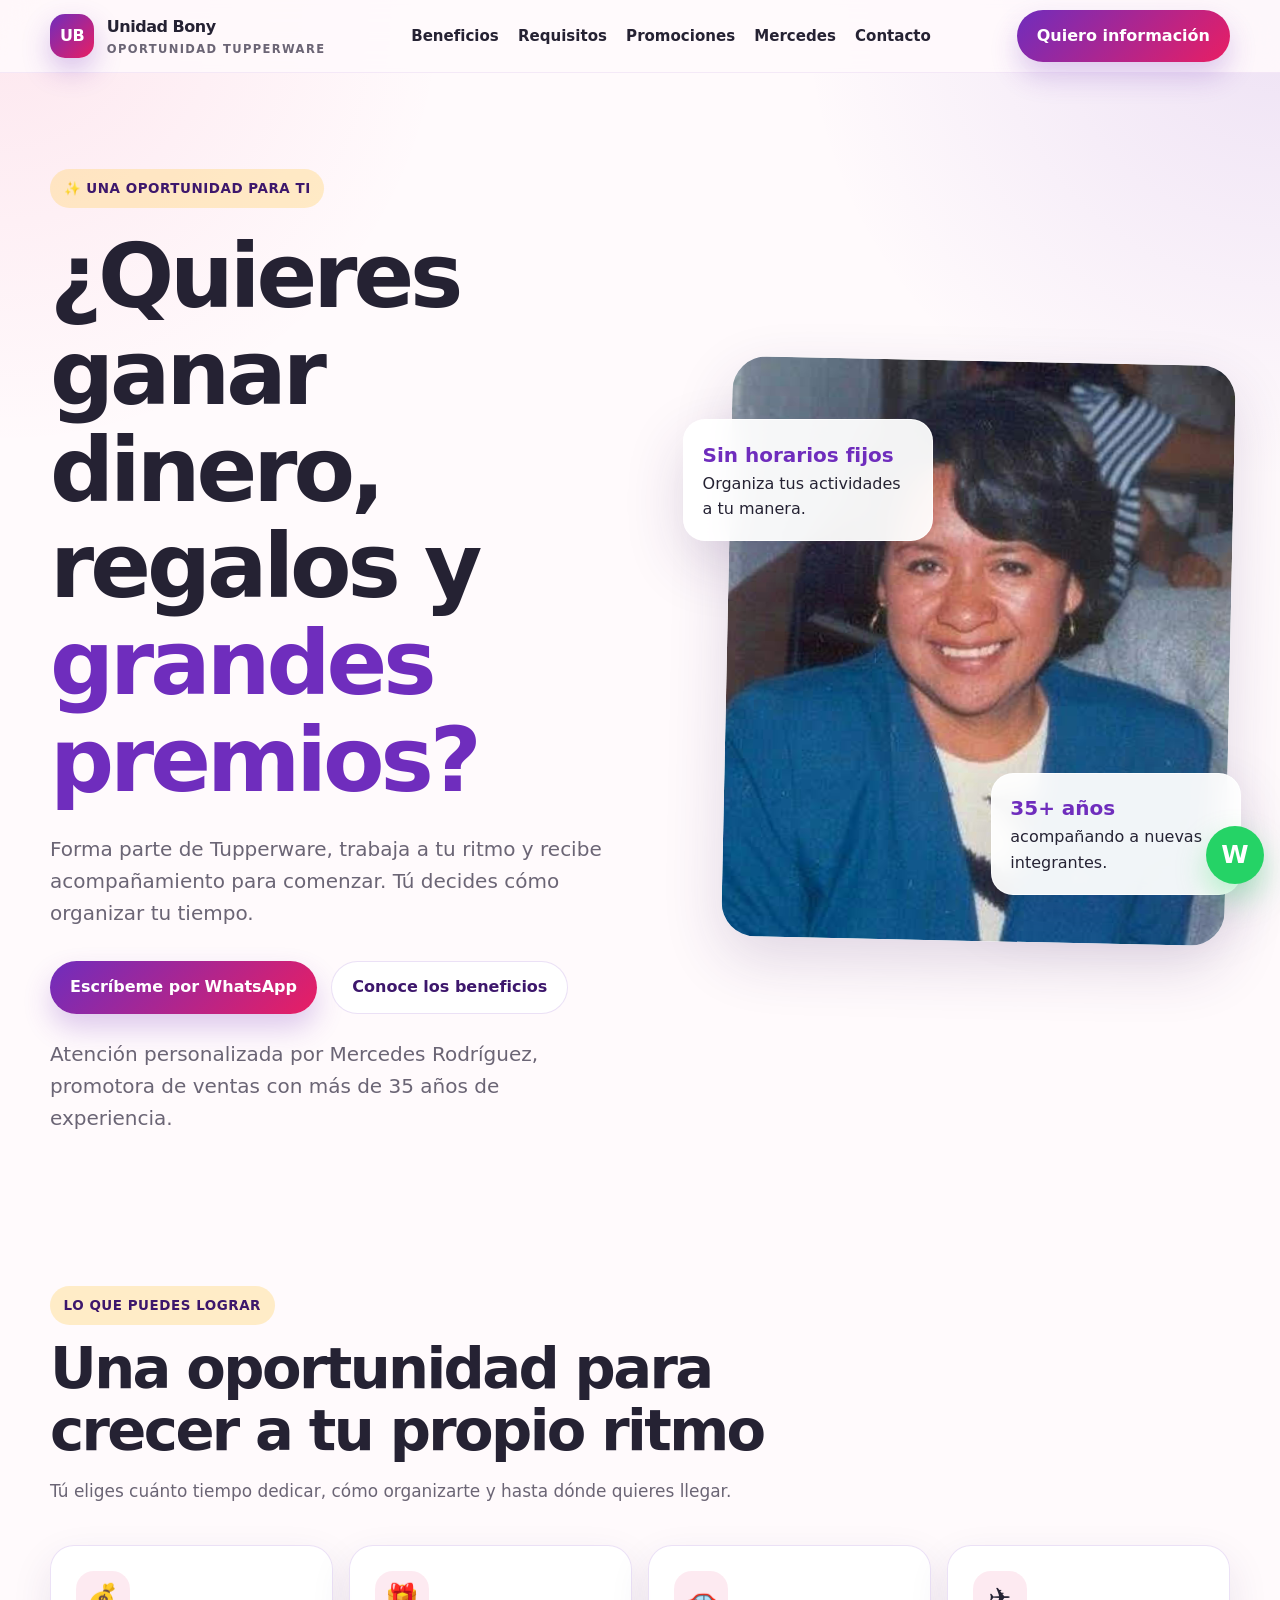
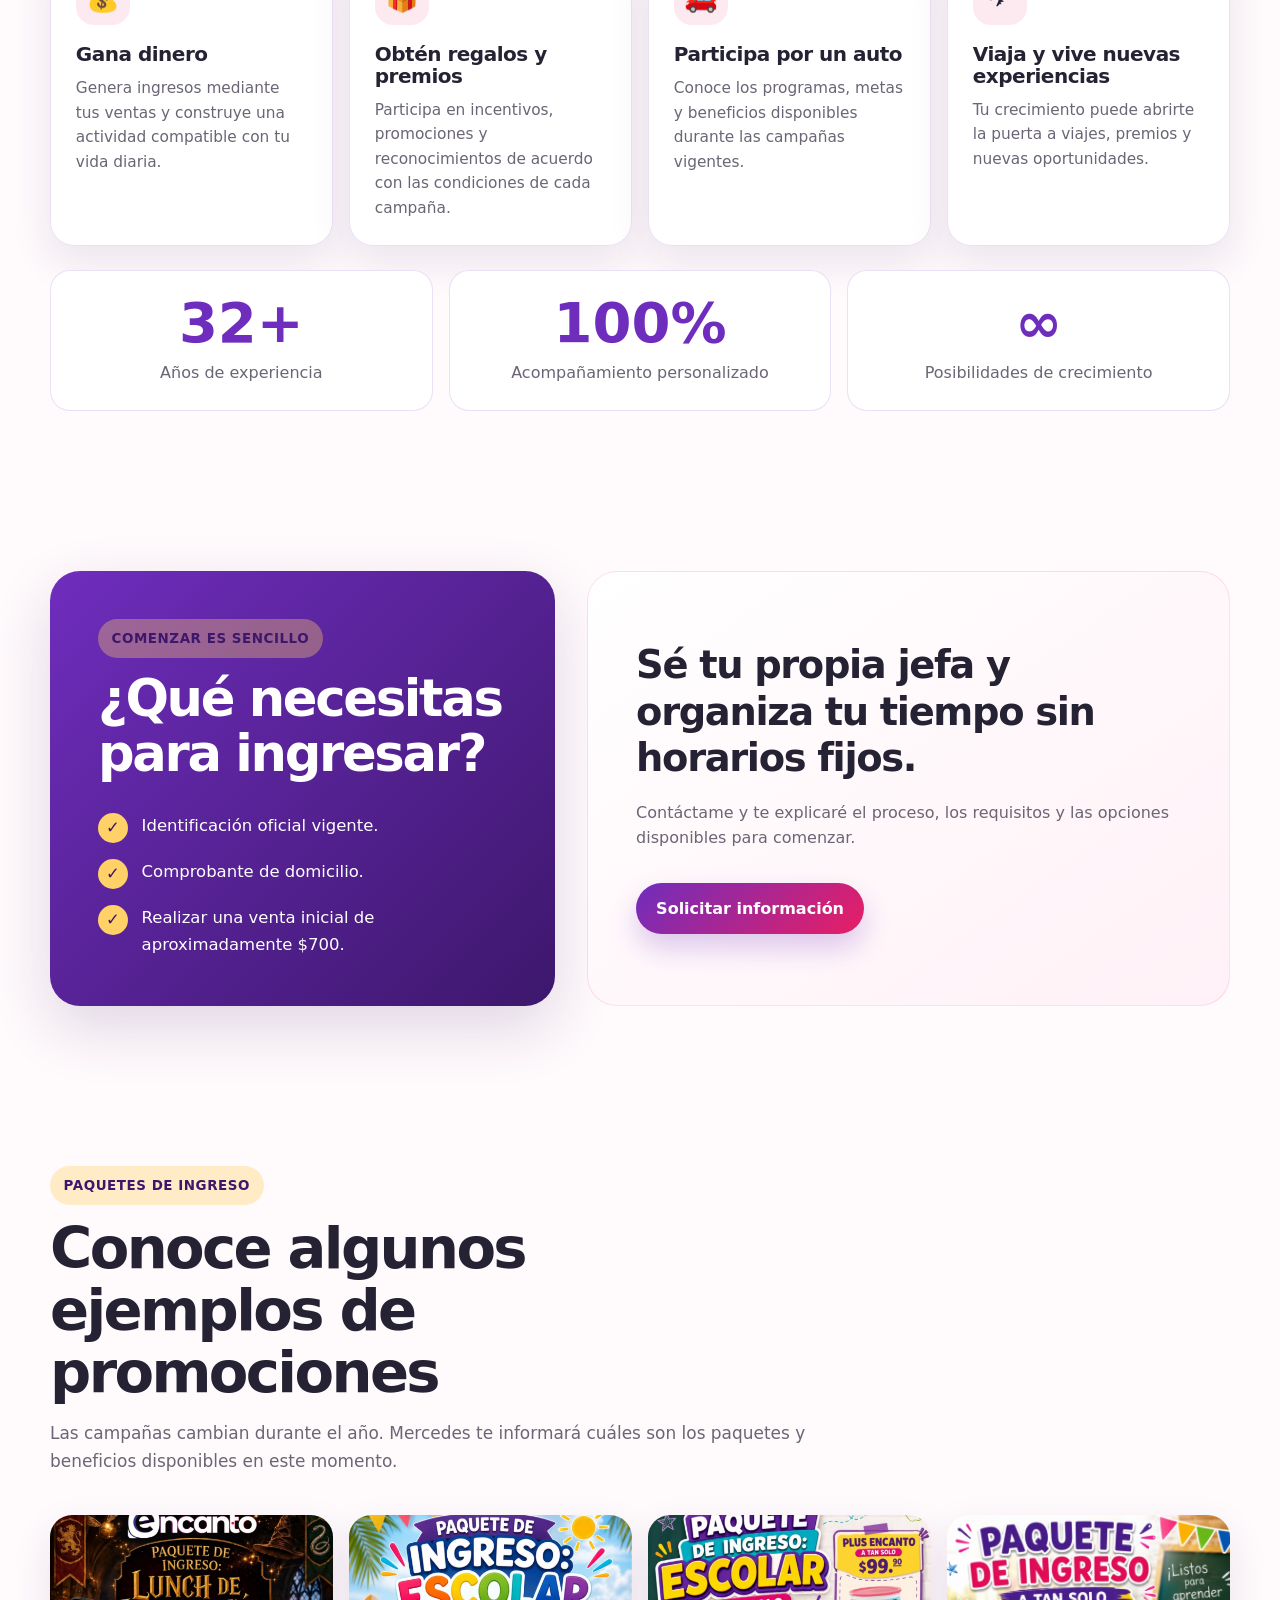
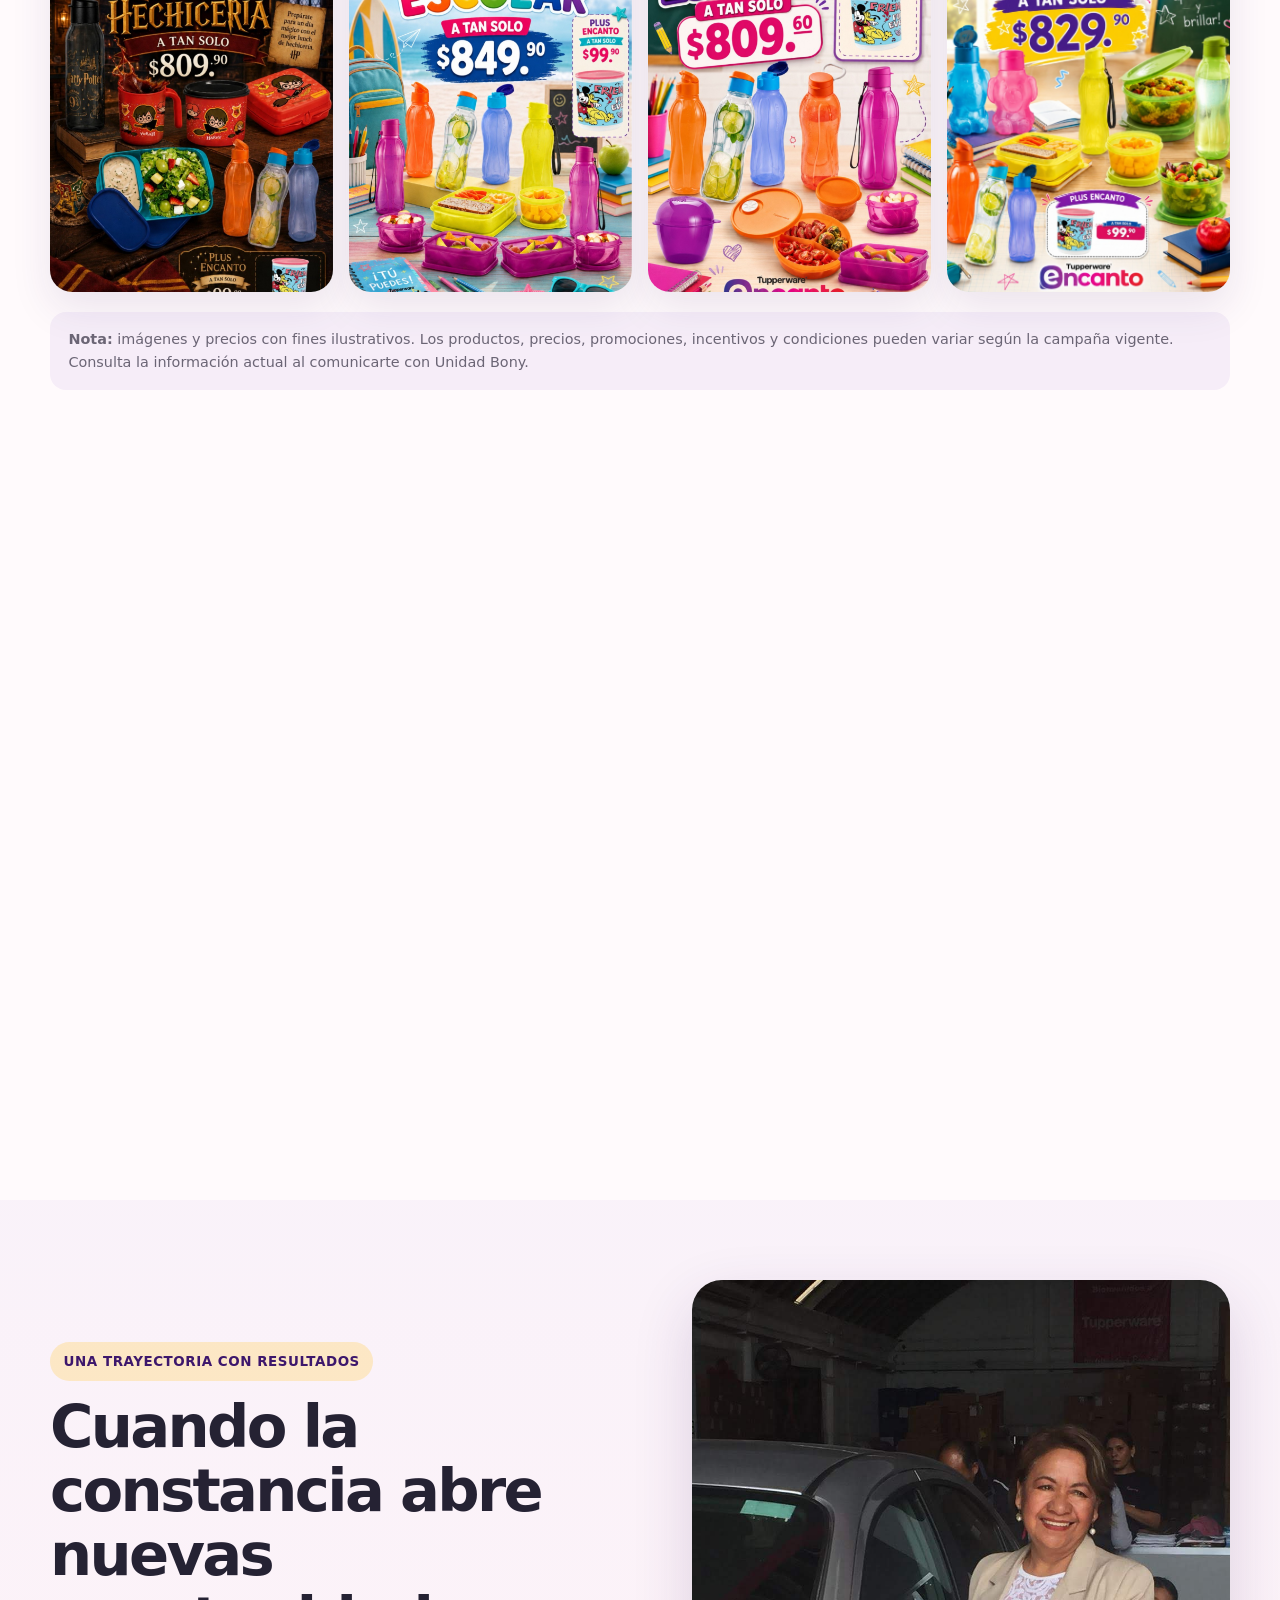
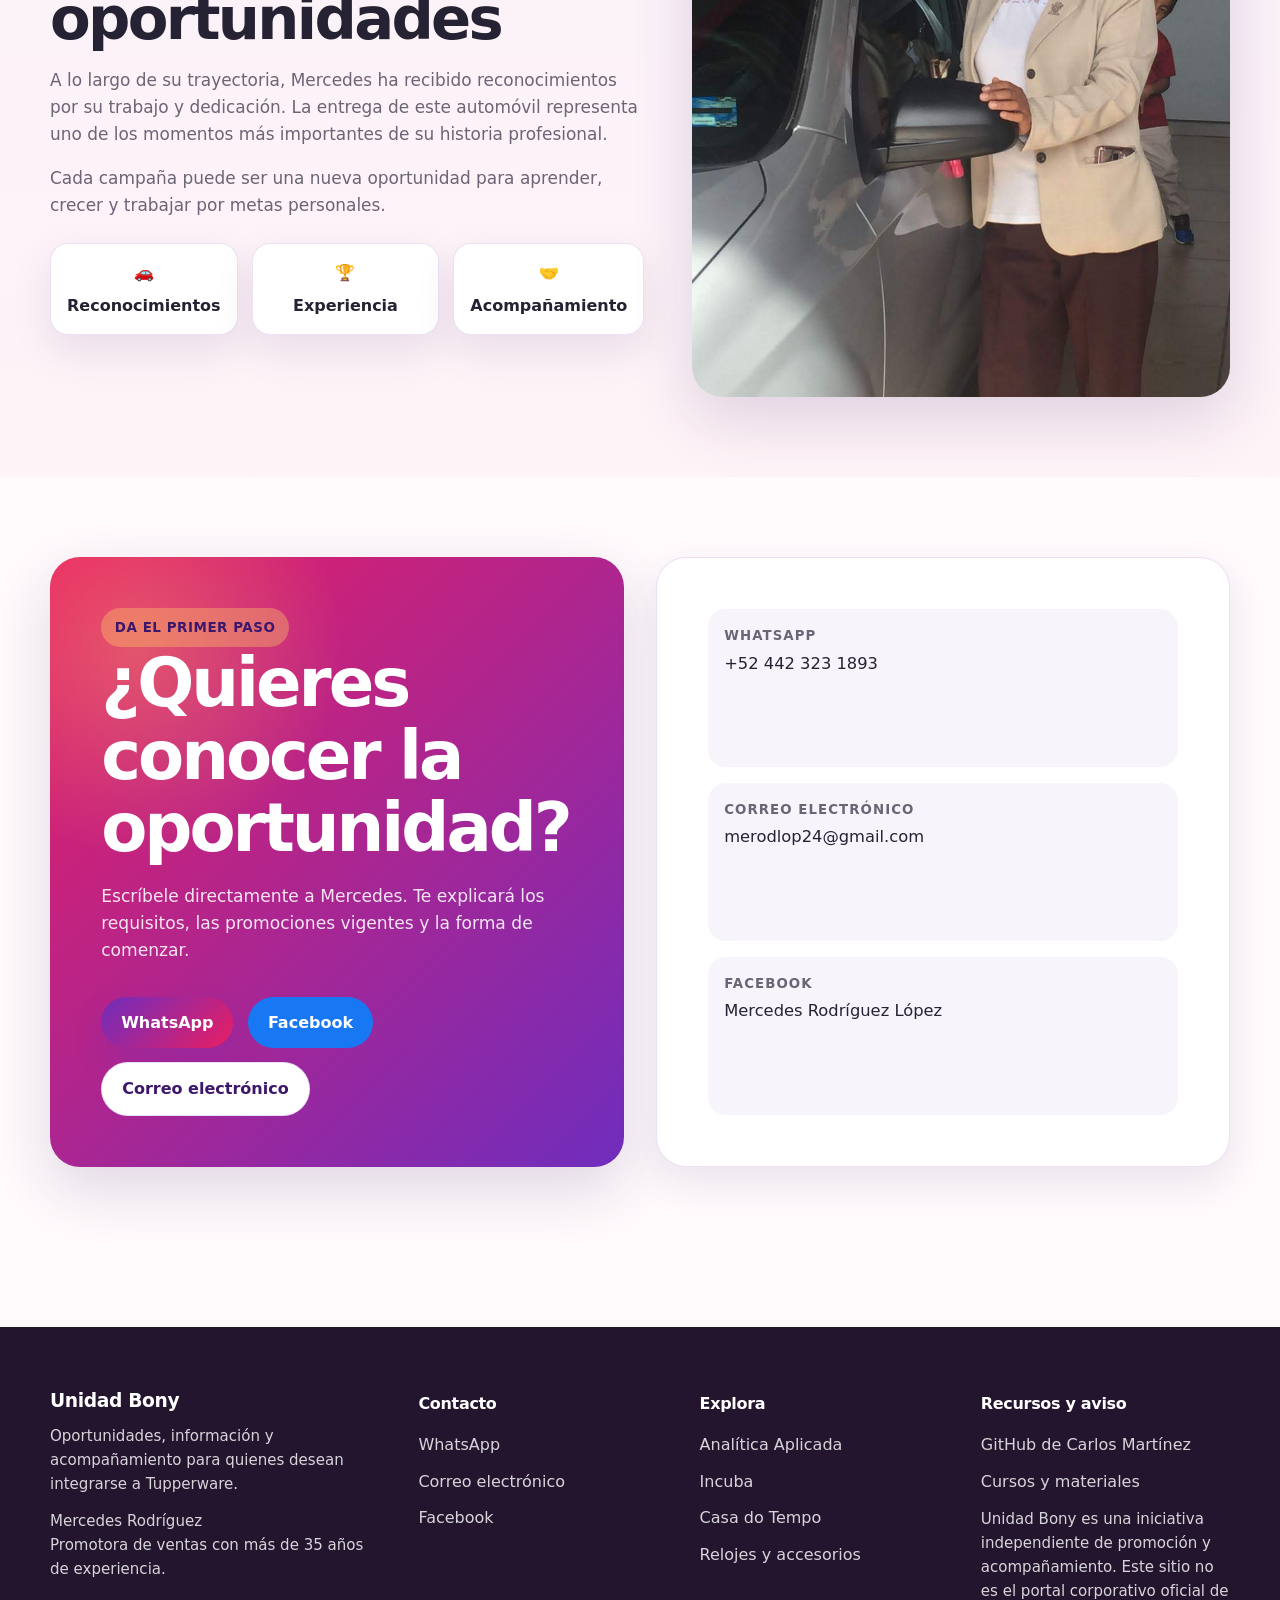
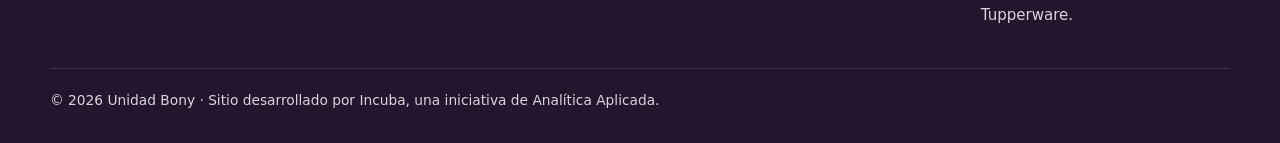
==== unidadbony/index.html @ 9612f84f "foto5" ====
<!DOCTYPE html>
<html lang="es">
<head>
  <meta charset="UTF-8" />
  <meta name="viewport" content="width=device-width, initial-scale=1.0" />

  <title>Unidad Bony | Oportunidad Tupperware con Mercedes Rodríguez</title>

  <meta
    name="description"
    content="Conoce la oportunidad de integrarte a Tupperware con Unidad Bony y el acompañamiento de Mercedes Rodríguez, promotora de ventas con más de 35 años de experiencia."
  />

  <meta name="theme-color" content="#6f2dbd" />

  <meta property="og:title" content="Unidad Bony | Oportunidad Tupperware" />
  <meta
    property="og:description"
    content="Gana dinero, premios y nuevas oportunidades con el acompañamiento de Mercedes Rodríguez."
  />
  <meta property="og:type" content="website" />

  <style>
    :root {
      --morado: #6f2dbd;
      --morado-oscuro: #3d176c;
      --rosa: #e91e63;
      --rosa-claro: #fff0f6;
      --amarillo: #ffd166;
      --verde: #25d366;
      --azul-facebook: #1877f2;
      --texto: #252233;
      --texto-suave: #6b6575;
      --fondo: #fffafc;
      --blanco: #ffffff;
      --borde: rgba(111, 45, 189, 0.14);
      --sombra-suave: 0 16px 40px rgba(63, 28, 99, 0.10);
      --sombra-media: 0 22px 60px rgba(63, 28, 99, 0.16);
      --radio: 24px;
      --ancho: 1180px;
    }

    * {
      box-sizing: border-box;
      margin: 0;
      padding: 0;
    }

    html {
      scroll-behavior: smooth;
    }

    body {
      font-family:
        Inter, ui-sans-serif, system-ui, -apple-system, BlinkMacSystemFont,
        "Segoe UI", sans-serif;
      color: var(--texto);
      background:
        radial-gradient(circle at top left, rgba(233, 30, 99, 0.09), transparent 28rem),
        radial-gradient(circle at top right, rgba(111, 45, 189, 0.12), transparent 30rem),
        var(--fondo);
      line-height: 1.6;
    }

    img {
      display: block;
      width: 100%;
    }

    a {
      color: inherit;
      text-decoration: none;
    }

    button,
    a {
      -webkit-tap-highlight-color: transparent;
    }

    .contenedor {
      width: min(calc(100% - 2rem), var(--ancho));
      margin-inline: auto;
    }

    .barra-superior {
      position: sticky;
      top: 0;
      z-index: 100;
      background: rgba(255, 250, 252, 0.88);
      border-bottom: 1px solid rgba(111, 45, 189, 0.08);
      backdrop-filter: blur(16px);
    }

    .navegacion {
      min-height: 72px;
      display: flex;
      align-items: center;
      justify-content: space-between;
      gap: 1rem;
    }

    .marca {
      display: flex;
      align-items: center;
      gap: 0.8rem;
      font-weight: 900;
      letter-spacing: -0.03em;
    }

    .marca-sello {
      width: 44px;
      height: 44px;
      display: grid;
      place-items: center;
      border-radius: 15px;
      color: var(--blanco);
      background: linear-gradient(135deg, var(--morado), var(--rosa));
      box-shadow: 0 12px 28px rgba(111, 45, 189, 0.28);
    }

    .marca small {
      display: block;
      color: var(--texto-suave);
      font-size: 0.72rem;
      font-weight: 700;
      letter-spacing: 0.12em;
      text-transform: uppercase;
    }

    .menu {
      display: flex;
      align-items: center;
      gap: 1.2rem;
      font-size: 0.94rem;
      font-weight: 700;
    }

    .menu a:hover {
      color: var(--morado);
    }

    .boton,
    .boton-secundario,
    .boton-facebook,
    .boton-correo {
      display: inline-flex;
      align-items: center;
      justify-content: center;
      gap: 0.55rem;
      min-height: 50px;
      padding: 0.8rem 1.25rem;
      border-radius: 999px;
      font-weight: 850;
      transition:
        transform 0.2s ease,
        box-shadow 0.2s ease;
    }

    .boton {
      color: var(--blanco);
      background: linear-gradient(135deg, var(--morado), var(--rosa));
      box-shadow: 0 14px 28px rgba(111, 45, 189, 0.24);
    }

    .boton-secundario {
      color: var(--morado-oscuro);
      background: var(--blanco);
      border: 1px solid var(--borde);
    }

    .boton-facebook {
      color: var(--blanco);
      background: var(--azul-facebook);
    }

    .boton-correo {
      color: var(--morado-oscuro);
      background: var(--blanco);
      border: 1px solid var(--borde);
    }

    .boton:hover,
    .boton-secundario:hover,
    .boton-facebook:hover,
    .boton-correo:hover {
      transform: translateY(-2px);
      box-shadow: var(--sombra-suave);
    }

    .hero {
      padding: 6rem 0 4.5rem;
      overflow: hidden;
    }

    .hero-grid {
      display: grid;
      grid-template-columns: 1.02fr 0.98fr;
      gap: 4rem;
      align-items: center;
    }

    .etiqueta {
      display: inline-flex;
      align-items: center;
      gap: 0.45rem;
      padding: 0.55rem 0.85rem;
      border-radius: 999px;
      color: var(--morado-oscuro);
      background: rgba(255, 209, 102, 0.35);
      font-size: 0.84rem;
      font-weight: 850;
      letter-spacing: 0.04em;
      text-transform: uppercase;
    }

    h1,
    h2,
    h3 {
      line-height: 1.08;
      letter-spacing: -0.045em;
    }

    h1 {
      margin-top: 1.25rem;
      font-size: clamp(3rem, 7vw, 6rem);
    }

    h1 span {
      color: var(--morado);
    }

    .hero p {
      max-width: 680px;
      margin-top: 1.5rem;
      color: var(--texto-suave);
      font-size: clamp(1.05rem, 2vw, 1.25rem);
    }

    .acciones {
      display: flex;
      flex-wrap: wrap;
      gap: 0.9rem;
      margin-top: 2rem;
    }

    .microtexto {
      font-size: 0.9rem;
    }

    .hero-visual {
      position: relative;
      min-height: 580px;
    }

    .hero-foto {
      position: absolute;
      inset: 0 0 0 8%;
      overflow: hidden;
      border-radius: 34px;
      background: var(--blanco);
      box-shadow: var(--sombra-media);
      transform: rotate(1.2deg);
    }

    .hero-foto img {
      height: 100%;
      object-fit: cover;
    }

    .tarjeta-flotante {
      position: absolute;
      z-index: 2;
      max-width: 250px;
      padding: 1.15rem;
      border-radius: 22px;
      background: rgba(255, 255, 255, 0.94);
      border: 1px solid rgba(255, 255, 255, 0.72);
      box-shadow: var(--sombra-media);
      backdrop-filter: blur(12px);
    }

    .tarjeta-flotante strong {
      display: block;
      color: var(--morado);
      font-size: 1.25rem;
    }

    .tarjeta-flotante.uno {
      left: 0;
      top: 10%;
    }

    .tarjeta-flotante.dos {
      right: -2%;
      bottom: 8%;
    }

    section {
      padding: 5rem 0;
    }

    .encabezado-seccion {
      max-width: 760px;
      margin-bottom: 2.5rem;
    }

    .encabezado-seccion h2 {
      margin-top: 0.8rem;
      font-size: clamp(2rem, 5vw, 3.6rem);
    }

    .encabezado-seccion p {
      margin-top: 1rem;
      color: var(--texto-suave);
      font-size: 1.06rem;
    }

    .beneficios {
      display: grid;
      grid-template-columns: repeat(4, 1fr);
      gap: 1rem;
    }

    .beneficio {
      min-height: 235px;
      padding: 1.55rem;
      border-radius: var(--radio);
      background: rgba(255, 255, 255, 0.9);
      border: 1px solid var(--borde);
      box-shadow: var(--sombra-suave);
    }

    .beneficio-icono {
      width: 54px;
      height: 54px;
      display: grid;
      place-items: center;
      margin-bottom: 1.2rem;
      border-radius: 18px;
      font-size: 1.7rem;
      background: rgba(233, 30, 99, 0.09);
    }

    .beneficio h3 {
      font-size: 1.25rem;
      letter-spacing: -0.025em;
    }

    .beneficio p {
      margin-top: 0.65rem;
      color: var(--texto-suave);
      font-size: 0.96rem;
    }

    .estadisticas {
      display: grid;
      grid-template-columns: repeat(3, 1fr);
      gap: 1rem;
      margin-top: 1.5rem;
    }

    .estadistica {
      padding: 1.5rem;
      border-radius: 20px;
      text-align: center;
      background: var(--blanco);
      border: 1px solid var(--borde);
    }

    .estadistica strong {
      display: block;
      color: var(--morado);
      font-size: clamp(2rem, 5vw, 3.5rem);
      line-height: 1;
    }

    .estadistica span {
      display: block;
      margin-top: 0.55rem;
      color: var(--texto-suave);
    }

    .requisitos-wrap {
      display: grid;
      grid-template-columns: 0.88fr 1.12fr;
      gap: 2rem;
      align-items: stretch;
    }

    .requisitos-panel,
    .mensaje-panel {
      padding: clamp(1.6rem, 4vw, 3rem);
      border-radius: 30px;
    }

    .requisitos-panel {
      color: var(--blanco);
      background: linear-gradient(135deg, var(--morado), var(--morado-oscuro));
      box-shadow: var(--sombra-media);
    }

    .requisitos-panel h2 {
      margin-top: 0.8rem;
      font-size: clamp(2rem, 4vw, 3.3rem);
    }

    .lista-requisitos {
      display: grid;
      gap: 1rem;
      margin-top: 2rem;
      list-style: none;
    }

    .lista-requisitos li {
      display: flex;
      gap: 0.85rem;
      align-items: flex-start;
      font-size: 1.03rem;
    }

    .check {
      flex: 0 0 30px;
      width: 30px;
      height: 30px;
      display: grid;
      place-items: center;
      border-radius: 50%;
      color: var(--morado-oscuro);
      background: var(--amarillo);
      font-weight: 900;
    }

    .mensaje-panel {
      display: flex;
      flex-direction: column;
      justify-content: center;
      background: linear-gradient(145deg, #ffffff, #fff1f7);
      border: 1px solid rgba(233, 30, 99, 0.12);
    }

    .mensaje-panel blockquote {
      font-size: clamp(1.55rem, 3vw, 2.45rem);
      font-weight: 850;
      line-height: 1.2;
      letter-spacing: -0.035em;
    }

    .mensaje-panel p {
      margin-top: 1.2rem;
      color: var(--texto-suave);
    }

    .galeria {
      display: grid;
      grid-template-columns: repeat(4, 1fr);
      gap: 1rem;
    }

    .galeria-item {
      position: relative;
      overflow: hidden;
      padding: 0;
      border: none;
      border-radius: 22px;
      background: var(--blanco);
      box-shadow: var(--sombra-suave);
      cursor: zoom-in;
    }

    .galeria-item img {
      aspect-ratio: 3 / 4;
      object-fit: cover;
      transition: transform 0.35s ease;
    }

    .galeria-item:hover img {
      transform: scale(1.04);
    }

    .nota {
      margin-top: 1.25rem;
      padding: 1rem 1.15rem;
      border-radius: 16px;
      color: var(--texto-suave);
      background: rgba(111, 45, 189, 0.06);
      font-size: 0.9rem;
    }

    .experiencia {
      display: grid;
      grid-template-columns: 0.9fr 1.1fr;
      gap: 3rem;
      align-items: center;
    }

    .foto-mercedes,
    .foto-logro {
      min-height: 470px;
      overflow: hidden;
      border-radius: 30px;
      background: var(--blanco);
      box-shadow: var(--sombra-media);
    }

    .foto-mercedes img,
    .foto-logro img {
      height: 100%;
      object-fit: cover;
    }

    .experiencia-texto h2,
    .logro-texto h2 {
      margin-top: 0.9rem;
      font-size: clamp(2rem, 5vw, 3.7rem);
    }

    .experiencia-texto p,
    .logro-texto p {
      margin-top: 1rem;
      color: var(--texto-suave);
      font-size: 1.06rem;
    }

    .dato-destacado {
      display: inline-flex;
      align-items: center;
      gap: 0.75rem;
      margin-top: 1.5rem;
      padding: 1rem 1.2rem;
      border-radius: 18px;
      background: var(--blanco);
      border: 1px solid var(--borde);
      font-weight: 850;
    }

    .logro {
      background:
        linear-gradient(180deg, rgba(111, 45, 189, 0.04), rgba(233, 30, 99, 0.03));
    }

    .logro-grid {
      display: grid;
      grid-template-columns: 1.05fr 0.95fr;
      gap: 3rem;
      align-items: center;
    }

    .logro-tarjetas {
      display: grid;
      grid-template-columns: repeat(3, 1fr);
      gap: 0.9rem;
      margin-top: 1.5rem;
    }

    .logro-tarjeta {
      padding: 1rem;
      border-radius: 18px;
      background: var(--blanco);
      border: 1px solid var(--borde);
      box-shadow: var(--sombra-suave);
      text-align: center;
    }

    .logro-tarjeta strong {
      display: block;
      margin-top: 0.45rem;
    }

    .contacto-grid {
      display: grid;
      grid-template-columns: 1fr 1fr;
      gap: 2rem;
      align-items: stretch;
    }

    .contacto-panel {
      padding: clamp(1.8rem, 5vw, 3.2rem);
      border-radius: 30px;
      color: var(--blanco);
      background:
        radial-gradient(circle at 15% 15%, rgba(255, 209, 102, 0.30), transparent 13rem),
        linear-gradient(135deg, var(--rosa), var(--morado));
      box-shadow: var(--sombra-media);
    }

    .contacto-panel h2 {
      font-size: clamp(2.2rem, 6vw, 4.2rem);
    }

    .contacto-panel p {
      margin-top: 1.1rem;
      color: rgba(255, 255, 255, 0.88);
      font-size: 1.07rem;
    }

    .contacto-datos {
      display: grid;
      gap: 1rem;
      padding: clamp(1.8rem, 5vw, 3.2rem);
      border-radius: 30px;
      background: var(--blanco);
      border: 1px solid var(--borde);
      box-shadow: var(--sombra-suave);
    }

    .contacto-item {
      padding: 1rem;
      border-radius: 18px;
      background: rgba(111, 45, 189, 0.05);
    }

    .contacto-item small {
      display: block;
      color: var(--texto-suave);
      text-transform: uppercase;
      letter-spacing: 0.08em;
      font-weight: 800;
    }

    .contacto-item strong,
    .contacto-item a {
      display: block;
      margin-top: 0.25rem;
      font-size: 1.02rem;
      word-break: break-word;
    }

    footer {
      margin-top: 5rem;
      color: rgba(255, 255, 255, 0.82);
      background: #24152f;
    }

    .footer-grid {
      display: grid;
      grid-template-columns: 1.35fr 1fr 1fr 1fr;
      gap: 2rem;
      padding: 4rem 0 2.5rem;
    }

    .footer-col h3,
    .footer-col h4 {
      color: var(--blanco);
      letter-spacing: -0.02em;
    }

    .footer-col p {
      margin-top: 0.8rem;
      font-size: 0.94rem;
    }

    .footer-links {
      display: grid;
      gap: 0.68rem;
      margin-top: 1rem;
    }

    .footer-links a:hover {
      color: var(--amarillo);
    }

    .footer-final {
      padding: 1.25rem 0 2rem;
      border-top: 1px solid rgba(255, 255, 255, 0.11);
      font-size: 0.86rem;
    }

    .whatsapp-flotante {
      position: fixed;
      right: 1rem;
      bottom: 1rem;
      z-index: 90;
      width: 58px;
      height: 58px;
      display: grid;
      place-items: center;
      border-radius: 50%;
      color: var(--blanco);
      background: var(--verde);
      box-shadow: 0 14px 30px rgba(37, 211, 102, 0.34);
      font-size: 1.55rem;
      font-weight: 900;
    }

    .burbuja-contacto {
      position: fixed;
      right: 1rem;
      bottom: 5.6rem;
      z-index: 89;
      max-width: 270px;
      padding: 1rem 1.1rem;
      border-radius: 18px;
      background: var(--blanco);
      border: 1px solid var(--borde);
      box-shadow: var(--sombra-media);
      transform: translateY(14px);
      opacity: 0;
      pointer-events: none;
      transition:
        opacity 0.3s ease,
        transform 0.3s ease;
    }

    .burbuja-contacto.visible {
      opacity: 1;
      transform: translateY(0);
      pointer-events: auto;
    }

    .burbuja-contacto strong {
      display: block;
      color: var(--morado);
      margin-bottom: 0.25rem;
    }

    dialog {
      width: min(92vw, 760px);
      max-height: 90vh;
      padding: 0;
      overflow: hidden;
      border: none;
      border-radius: 24px;
      box-shadow: 0 30px 90px rgba(0, 0, 0, 0.34);
      background: transparent;
    }

    dialog::backdrop {
      background: rgba(18, 12, 25, 0.8);
      backdrop-filter: blur(5px);
    }

    .modal-imagen {
      max-height: 88vh;
      object-fit: contain;
      background: #18111e;
    }

    .cerrar-modal {
      position: absolute;
      top: 0.75rem;
      right: 0.75rem;
      width: 42px;
      height: 42px;
      border: none;
      border-radius: 50%;
      color: var(--blanco);
      background: rgba(0, 0, 0, 0.62);
      font-size: 1.25rem;
      cursor: pointer;
    }

    .revelar {
      opacity: 0;
      transform: translateY(24px);
      transition:
        opacity 0.65s ease,
        transform 0.65s ease;
    }

    .revelar.visible {
      opacity: 1;
      transform: translateY(0);
    }

    @media (max-width: 980px) {
      .menu {
        display: none;
      }

      .hero-grid,
      .requisitos-wrap,
      .experiencia,
      .logro-grid,
      .contacto-grid {
        grid-template-columns: 1fr;
      }

      .hero {
        padding-top: 4rem;
      }

      .hero-visual {
        min-height: 500px;
      }

      .beneficios,
      .galeria {
        grid-template-columns: repeat(2, 1fr);
      }

      .footer-grid {
        grid-template-columns: repeat(2, 1fr);
      }
    }

    @media (max-width: 620px) {
      .contenedor {
        width: min(calc(100% - 1.25rem), var(--ancho));
      }

      .navegacion .boton {
        display: none;
      }

      h1 {
        font-size: clamp(2.8rem, 15vw, 4.3rem);
      }

      .hero {
        padding-top: 3rem;
      }

      .hero-visual {
        min-height: 430px;
      }

      .hero-foto {
        inset: 0;
      }

      .tarjeta-flotante {
        max-width: 190px;
        padding: 0.9rem;
        font-size: 0.85rem;
      }

      .tarjeta-flotante.uno {
        left: -0.2rem;
        top: 5%;
      }

      .tarjeta-flotante.dos {
        right: -0.2rem;
        bottom: 3%;
      }

      .beneficios,
      .estadisticas,
      .logro-tarjetas,
      .footer-grid {
        grid-template-columns: 1fr;
      }

      section {
        padding: 3.5rem 0;
      }

      .galeria {
        display: flex;
        overflow-x: auto;
        scroll-snap-type: x mandatory;
        padding-bottom: 0.5rem;
      }

      .galeria-item {
        min-width: 84%;
        scroll-snap-align: center;
      }

      .galeria-item img {
        aspect-ratio: auto;
      }

      .foto-mercedes,
      .foto-logro {
        min-height: 360px;
      }

      .footer-grid {
        gap: 2.5rem;
      }

      .burbuja-contacto {
        left: 1rem;
        right: 1rem;
        max-width: none;
      }
    }
  </style>
</head>

<body>
  <header class="barra-superior">
    <div class="contenedor navegacion">
      <a class="marca" href="#inicio" aria-label="Ir al inicio">
        <span class="marca-sello">UB</span>
        <span>
          Unidad Bony
          <small>Oportunidad Tupperware</small>
        </span>
      </a>

      <nav class="menu" aria-label="Navegación principal">
        <a href="#beneficios">Beneficios</a>
        <a href="#requisitos">Requisitos</a>
        <a href="#promociones">Promociones</a>
        <a href="#mercedes">Mercedes</a>
        <a href="#contacto">Contacto</a>
      </nav>

      <a
        class="boton"
        href="https://wa.me/524423231893?text=Hola%20Mercedes,%20quiero%20recibir%20informaci%C3%B3n%20para%20ingresar%20a%20Tupperware."
        target="_blank"
        rel="noopener noreferrer"
      >
        Quiero información
      </a>
    </div>
  </header>

  <main>
    <section class="hero" id="inicio">
      <div class="contenedor hero-grid">
        <div class="revelar">
          <span class="etiqueta">✨ Una oportunidad para ti</span>

          <h1>
            ¿Quieres ganar dinero,
            regalos y <span>grandes premios?</span>
          </h1>

          <p>
            Forma parte de Tupperware, trabaja a tu ritmo y recibe
            acompañamiento para comenzar. Tú decides cómo organizar tu tiempo.
          </p>

          <div class="acciones">
            <a
              class="boton"
              href="https://wa.me/524423231893?text=Hola%20Mercedes,%20quiero%20recibir%20informaci%C3%B3n%20para%20ingresar%20a%20Tupperware."
              target="_blank"
              rel="noopener noreferrer"
            >
              Escríbeme por WhatsApp
            </a>

            <a class="boton-secundario" href="#beneficios">
              Conoce los beneficios
            </a>
          </div>

          <p class="microtexto">
            Atención personalizada por Mercedes Rodríguez, promotora de ventas
            con más de 35 años de experiencia.
          </p>
        </div>

        <div class="hero-visual revelar">
          <div class="tarjeta-flotante uno">
            <strong>Sin horarios fijos</strong>
            Organiza tus actividades a tu manera.
          </div>

          <div class="hero-foto">
            <img
              src="img/FOTO5.jpeg"
              alt="Mercedes Rodríguez, promotora de ventas de Unidad Bony"
            />
          </div>

          <div class="tarjeta-flotante dos">
            <strong>35+ años</strong>
            acompañando a nuevas integrantes.
          </div>
        </div>
      </div>
    </section>

    <section id="beneficios">
      <div class="contenedor">
        <div class="encabezado-seccion revelar">
          <span class="etiqueta">Lo que puedes lograr</span>
          <h2>Una oportunidad para crecer a tu propio ritmo</h2>
          <p>
            Tú eliges cuánto tiempo dedicar, cómo organizarte y hasta dónde
            quieres llegar.
          </p>
        </div>

        <div class="beneficios">
          <article class="beneficio revelar">
            <div class="beneficio-icono" aria-hidden="true">💰</div>
            <h3>Gana dinero</h3>
            <p>
              Genera ingresos mediante tus ventas y construye una actividad
              compatible con tu vida diaria.
            </p>
          </article>

          <article class="beneficio revelar">
            <div class="beneficio-icono" aria-hidden="true">🎁</div>
            <h3>Obtén regalos y premios</h3>
            <p>
              Participa en incentivos, promociones y reconocimientos de acuerdo
              con las condiciones de cada campaña.
            </p>
          </article>

          <article class="beneficio revelar">
            <div class="beneficio-icono" aria-hidden="true">🚗</div>
            <h3>Participa por un auto</h3>
            <p>
              Conoce los programas, metas y beneficios disponibles durante las
              campañas vigentes.
            </p>
          </article>

          <article class="beneficio revelar">
            <div class="beneficio-icono" aria-hidden="true">✈️</div>
            <h3>Viaja y vive nuevas experiencias</h3>
            <p>
              Tu crecimiento puede abrirte la puerta a viajes, premios y nuevas
              oportunidades.
            </p>
          </article>
        </div>

        <div class="estadisticas">
          <div class="estadistica revelar">
            <strong class="contador" data-objetivo="35">0</strong>
            <span>Años de experiencia</span>
          </div>

          <div class="estadistica revelar">
            <strong>100%</strong>
            <span>Acompañamiento personalizado</span>
          </div>

          <div class="estadistica revelar">
            <strong>∞</strong>
            <span>Posibilidades de crecimiento</span>
          </div>
        </div>
      </div>
    </section>

    <section id="requisitos">
      <div class="contenedor requisitos-wrap">
        <div class="requisitos-panel revelar">
          <span class="etiqueta">Comenzar es sencillo</span>
          <h2>¿Qué necesitas para ingresar?</h2>

          <ul class="lista-requisitos">
            <li>
              <span class="check">✓</span>
              <span>Identificación oficial vigente.</span>
            </li>

            <li>
              <span class="check">✓</span>
              <span>Comprobante de domicilio.</span>
            </li>

            <li>
              <span class="check">✓</span>
              <span>Realizar una venta inicial de aproximadamente $700.</span>
            </li>
          </ul>
        </div>

        <div class="mensaje-panel revelar">
          <blockquote>
            Sé tu propia jefa y organiza tu tiempo sin horarios fijos.
          </blockquote>

          <p>
            Contáctame y te explicaré el proceso, los requisitos y las opciones
            disponibles para comenzar.
          </p>

          <div class="acciones">
            <a
              class="boton"
              href="https://wa.me/524423231893?text=Hola%20Mercedes,%20me%20interesa%20ingresar%20a%20Tupperware.%20%C2%BFMe%20puedes%20dar%20m%C3%A1s%20informaci%C3%B3n?"
              target="_blank"
              rel="noopener noreferrer"
            >
              Solicitar información
            </a>
          </div>
        </div>
      </div>
    </section>

    <section id="promociones">
      <div class="contenedor">
        <div class="encabezado-seccion revelar">
          <span class="etiqueta">Paquetes de ingreso</span>
          <h2>Conoce algunos ejemplos de promociones</h2>
          <p>
            Las campañas cambian durante el año. Mercedes te informará cuáles
            son los paquetes y beneficios disponibles en este momento.
          </p>
        </div>

        <div class="galeria">
          <button class="galeria-item revelar" type="button" data-imagen="img/FOTO1.jpeg">
            <img
              src="img/FOTO1.jpeg"
              alt="Ejemplo ilustrativo de paquete de ingreso Tupperware"
              loading="lazy"
            />
          </button>

          <button class="galeria-item revelar" type="button" data-imagen="img/FOTO2.jpeg">
            <img
              src="img/FOTO2.jpeg"
              alt="Ejemplo ilustrativo de paquete de ingreso Tupperware"
              loading="lazy"
            />
          </button>

          <button class="galeria-item revelar" type="button" data-imagen="img/FOTO3.jpeg">
            <img
              src="img/FOTO3.jpeg"
              alt="Ejemplo ilustrativo de paquete de ingreso Tupperware"
              loading="lazy"
            />
          </button>

          <button class="galeria-item revelar" type="button" data-imagen="img/FOTO4.jpeg">
            <img
              src="img/FOTO4.jpeg"
              alt="Ejemplo ilustrativo de paquete de ingreso Tupperware"
              loading="lazy"
            />
          </button>
        </div>

        <p class="nota revelar">
          <strong>Nota:</strong> imágenes y precios con fines ilustrativos.
          Los productos, precios, promociones, incentivos y condiciones pueden
          variar según la campaña vigente. Consulta la información actual al
          comunicarte con Unidad Bony.
        </p>
      </div>
    </section>

    <section id="mercedes">
      <div class="contenedor experiencia">
        <div class="foto-mercedes revelar">
          <img
            src="img/FOTO5.jpeg"
            alt="Mercedes Rodríguez, promotora de ventas con más de 35 años de experiencia"
            loading="lazy"
          />
        </div>

        <div class="experiencia-texto revelar">
          <span class="etiqueta">Te acompaño desde el inicio</span>

          <h2>Mercedes Rodríguez</h2>

          <p>
            Soy promotora de ventas y cuento con más de 35 años de experiencia.
            Mi objetivo es brindarte información clara, acompañarte en tus
            primeros pasos y ayudarte a conocer las oportunidades disponibles
            dentro de Tupperware.
          </p>

          <p>
            No tienes que comenzar sola. Contáctame y con gusto resolveré tus
            dudas sobre el ingreso, los paquetes, las ventas y las campañas
            vigentes.
          </p>

          <div class="dato-destacado">
            <span aria-hidden="true">⭐</span>
            Más de 35 años de experiencia
          </div>

          <div class="acciones">
            <a
              class="boton"
              href="https://wa.me/524423231893?text=Hola%20Mercedes,%20vi%20la%20p%C3%A1gina%20de%20Unidad%20Bony%20y%20quiero%20conocer%20la%20oportunidad%20Tupperware."
              target="_blank"
              rel="noopener noreferrer"
            >
              Contactar a Mercedes
            </a>

            <a
              class="boton-facebook"
              href="https://www.facebook.com/mercedes.rodriguezlopez.1690"
              target="_blank"
              rel="noopener noreferrer"
            >
              Ver Facebook
            </a>
          </div>
        </div>
      </div>
    </section>

    <section class="logro">
      <div class="contenedor logro-grid">
        <div class="logro-texto revelar">
          <span class="etiqueta">Una trayectoria con resultados</span>

          <h2>Cuando la constancia abre nuevas oportunidades</h2>

          <p>
            A lo largo de su trayectoria, Mercedes ha recibido reconocimientos
            por su trabajo y dedicación. La entrega de este automóvil representa
            uno de los momentos más importantes de su historia profesional.
          </p>

          <p>
            Cada campaña puede ser una nueva oportunidad para aprender,
            crecer y trabajar por metas personales.
          </p>

          <div class="logro-tarjetas">
            <div class="logro-tarjeta">
              <span aria-hidden="true">🚗</span>
              <strong>Reconocimientos</strong>
            </div>

            <div class="logro-tarjeta">
              <span aria-hidden="true">🏆</span>
              <strong>Experiencia</strong>
            </div>

            <div class="logro-tarjeta">
              <span aria-hidden="true">🤝</span>
              <strong>Acompañamiento</strong>
            </div>
          </div>
        </div>

        <div class="foto-logro revelar">
          <img
            src="img/FOTO6.jpeg"
            alt="Entrega de automóvil a Mercedes Rodríguez como reconocimiento a su trabajo"
            loading="lazy"
          />
        </div>
      </div>
    </section>

    <section id="contacto">
      <div class="contenedor contacto-grid">
        <div class="contacto-panel revelar">
          <span class="etiqueta">Da el primer paso</span>

          <h2>¿Quieres conocer la oportunidad?</h2>

          <p>
            Escríbele directamente a Mercedes. Te explicará los requisitos,
            las promociones vigentes y la forma de comenzar.
          </p>

          <div class="acciones">
            <a
              class="boton"
              href="https://wa.me/524423231893?text=Hola%20Mercedes,%20quiero%20comenzar.%20%C2%BFMe%20puedes%20compartir%20la%20informaci%C3%B3n?"
              target="_blank"
              rel="noopener noreferrer"
            >
              WhatsApp
            </a>

            <a
              class="boton-facebook"
              href="https://www.facebook.com/mercedes.rodriguezlopez.1690"
              target="_blank"
              rel="noopener noreferrer"
            >
              Facebook
            </a>

            <a class="boton-correo" href="mailto:merodlop24@gmail.com">
              Correo electrónico
            </a>
          </div>
        </div>

        <div class="contacto-datos revelar">
          <div class="contacto-item">
            <small>WhatsApp</small>
            <a
              href="https://wa.me/524423231893"
              target="_blank"
              rel="noopener noreferrer"
            >
              +52 442 323 1893
            </a>
          </div>

          <div class="contacto-item">
            <small>Correo electrónico</small>
            <a href="mailto:merodlop24@gmail.com">
              merodlop24@gmail.com
            </a>
          </div>

          <div class="contacto-item">
            <small>Facebook</small>
            <a
              href="https://www.facebook.com/mercedes.rodriguezlopez.1690"
              target="_blank"
              rel="noopener noreferrer"
            >
              Mercedes Rodríguez López
            </a>
          </div>
        </div>
      </div>
    </section>
  </main>

  <footer>
    <div class="contenedor footer-grid">
      <div class="footer-col">
        <h3>Unidad Bony</h3>
        <p>
          Oportunidades, información y acompañamiento para quienes desean
          integrarse a Tupperware.
        </p>
        <p>
          Mercedes Rodríguez<br />
          Promotora de ventas con más de 35 años de experiencia.
        </p>
      </div>

      <div class="footer-col">
        <h4>Contacto</h4>
        <div class="footer-links">
          <a
            href="https://wa.me/524423231893"
            target="_blank"
            rel="noopener noreferrer"
          >
            WhatsApp
          </a>

          <a href="mailto:merodlop24@gmail.com">
            Correo electrónico
          </a>

          <a
            href="https://www.facebook.com/mercedes.rodriguezlopez.1690"
            target="_blank"
            rel="noopener noreferrer"
          >
            Facebook
          </a>
        </div>
      </div>

      <div class="footer-col">
        <h4>Explora</h4>
        <div class="footer-links">
          <a
            href="https://analiticaaplicada.mx"
            target="_blank"
            rel="noopener noreferrer"
          >
            Analítica Aplicada
          </a>

          <a
            href="https://incuba.analiticaaplicada.mx"
            target="_blank"
            rel="noopener noreferrer"
          >
            Incuba
          </a>

          <a href="#" aria-label="Casa do Tempo, próximamente">
            Casa do Tempo
          </a>

          <a href="#" aria-label="Relojes y accesorios, próximamente">
            Relojes y accesorios
          </a>
        </div>
      </div>

      <div class="footer-col">
        <h4>Recursos y aviso</h4>
        <div class="footer-links">
          <a
            href="https://github.com/ProfTodoMundo"
            target="_blank"
            rel="noopener noreferrer"
          >
            GitHub de Carlos Martínez
          </a>

          <a
            href="https://analiticaaplicada.mx"
            target="_blank"
            rel="noopener noreferrer"
          >
            Cursos y materiales
          </a>
        </div>

        <p>
          Unidad Bony es una iniciativa independiente de promoción y
          acompañamiento. Este sitio no es el portal corporativo oficial de
          Tupperware.
        </p>
      </div>
    </div>

    <div class="contenedor footer-final">
      <p>
        © 2026 Unidad Bony · Sitio desarrollado por
        <a href="https://incuba.analiticaaplicada.mx">Incuba</a>,
        una iniciativa de Analítica Aplicada.
      </p>
    </div>
  </footer>

  <div class="burbuja-contacto" id="burbujaContacto">
    <strong>Hola 👋</strong>
    ¿Te gustaría conocer cómo ingresar a Tupperware?
  </div>

  <a
    class="whatsapp-flotante"
    href="https://wa.me/524423231893?text=Hola%20Mercedes,%20quiero%20informaci%C3%B3n%20sobre%20la%20oportunidad%20Tupperware."
    target="_blank"
    rel="noopener noreferrer"
    aria-label="Contactar por WhatsApp"
    title="Contactar por WhatsApp"
  >
    W
  </a>

  <dialog id="modalGaleria">
    <button class="cerrar-modal" type="button" aria-label="Cerrar imagen">×</button>
    <img class="modal-imagen" src="" alt="Promoción ampliada" />
  </dialog>

  <script>
    const modal = document.getElementById("modalGaleria");
    const imagenModal = modal.querySelector(".modal-imagen");
    const cerrarModal = modal.querySelector(".cerrar-modal");
    const burbuja = document.getElementById("burbujaContacto");

    document.querySelectorAll(".galeria-item").forEach((elemento) => {
      elemento.addEventListener("click", () => {
        imagenModal.src = elemento.dataset.imagen;
        modal.showModal();
      });
    });

    cerrarModal.addEventListener("click", () => modal.close());

    modal.addEventListener("click", (evento) => {
      const rect = modal.getBoundingClientRect();

      const clicFuera =
        evento.clientX < rect.left ||
        evento.clientX > rect.right ||
        evento.clientY < rect.top ||
        evento.clientY > rect.bottom;

      if (clicFuera) {
        modal.close();
      }
    });

    const observador = new IntersectionObserver(
      (entradas) => {
        entradas.forEach((entrada) => {
          if (entrada.isIntersecting) {
            entrada.target.classList.add("visible");
            observador.unobserve(entrada.target);
          }
        });
      },
      { threshold: 0.14 }
    );

    document.querySelectorAll(".revelar").forEach((elemento) => {
      observador.observe(elemento);
    });

    const contador = document.querySelector(".contador");

    if (contador) {
      const observadorContador = new IntersectionObserver(
        (entradas) => {
          entradas.forEach((entrada) => {
            if (!entrada.isIntersecting) return;

            const objetivo = Number(contador.dataset.objetivo);
            let actual = 0;
            const paso = Math.max(1, Math.ceil(objetivo / 35));

            const intervalo = setInterval(() => {
              actual += paso;

              if (actual >= objetivo) {
                actual = objetivo;
                clearInterval(intervalo);
              }

              contador.textContent = `${actual}+`;
            }, 45);

            observadorContador.disconnect();
          });
        },
        { threshold: 0.7 }
      );

      observadorContador.observe(contador);
    }

    window.setTimeout(() => {
      burbuja.classList.add("visible");
    }, 3500);
  </script>
</body>
</html>
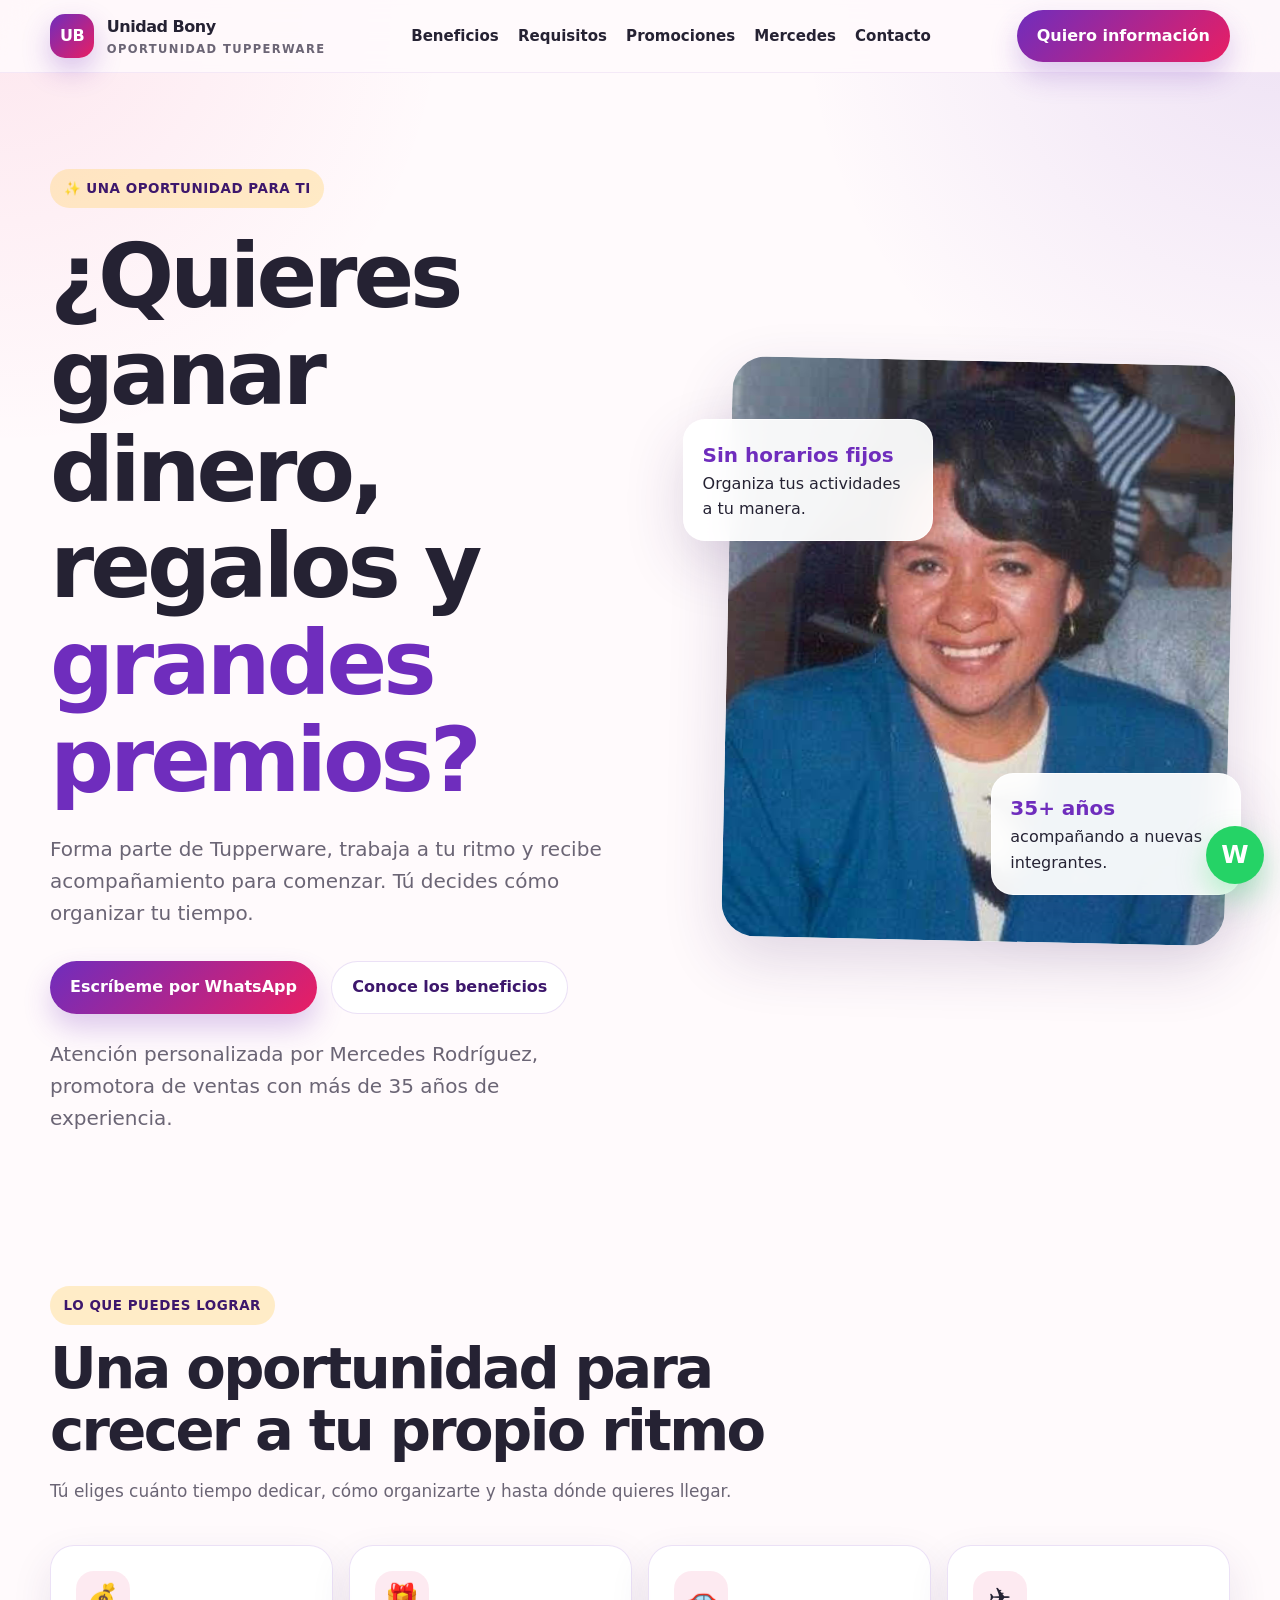
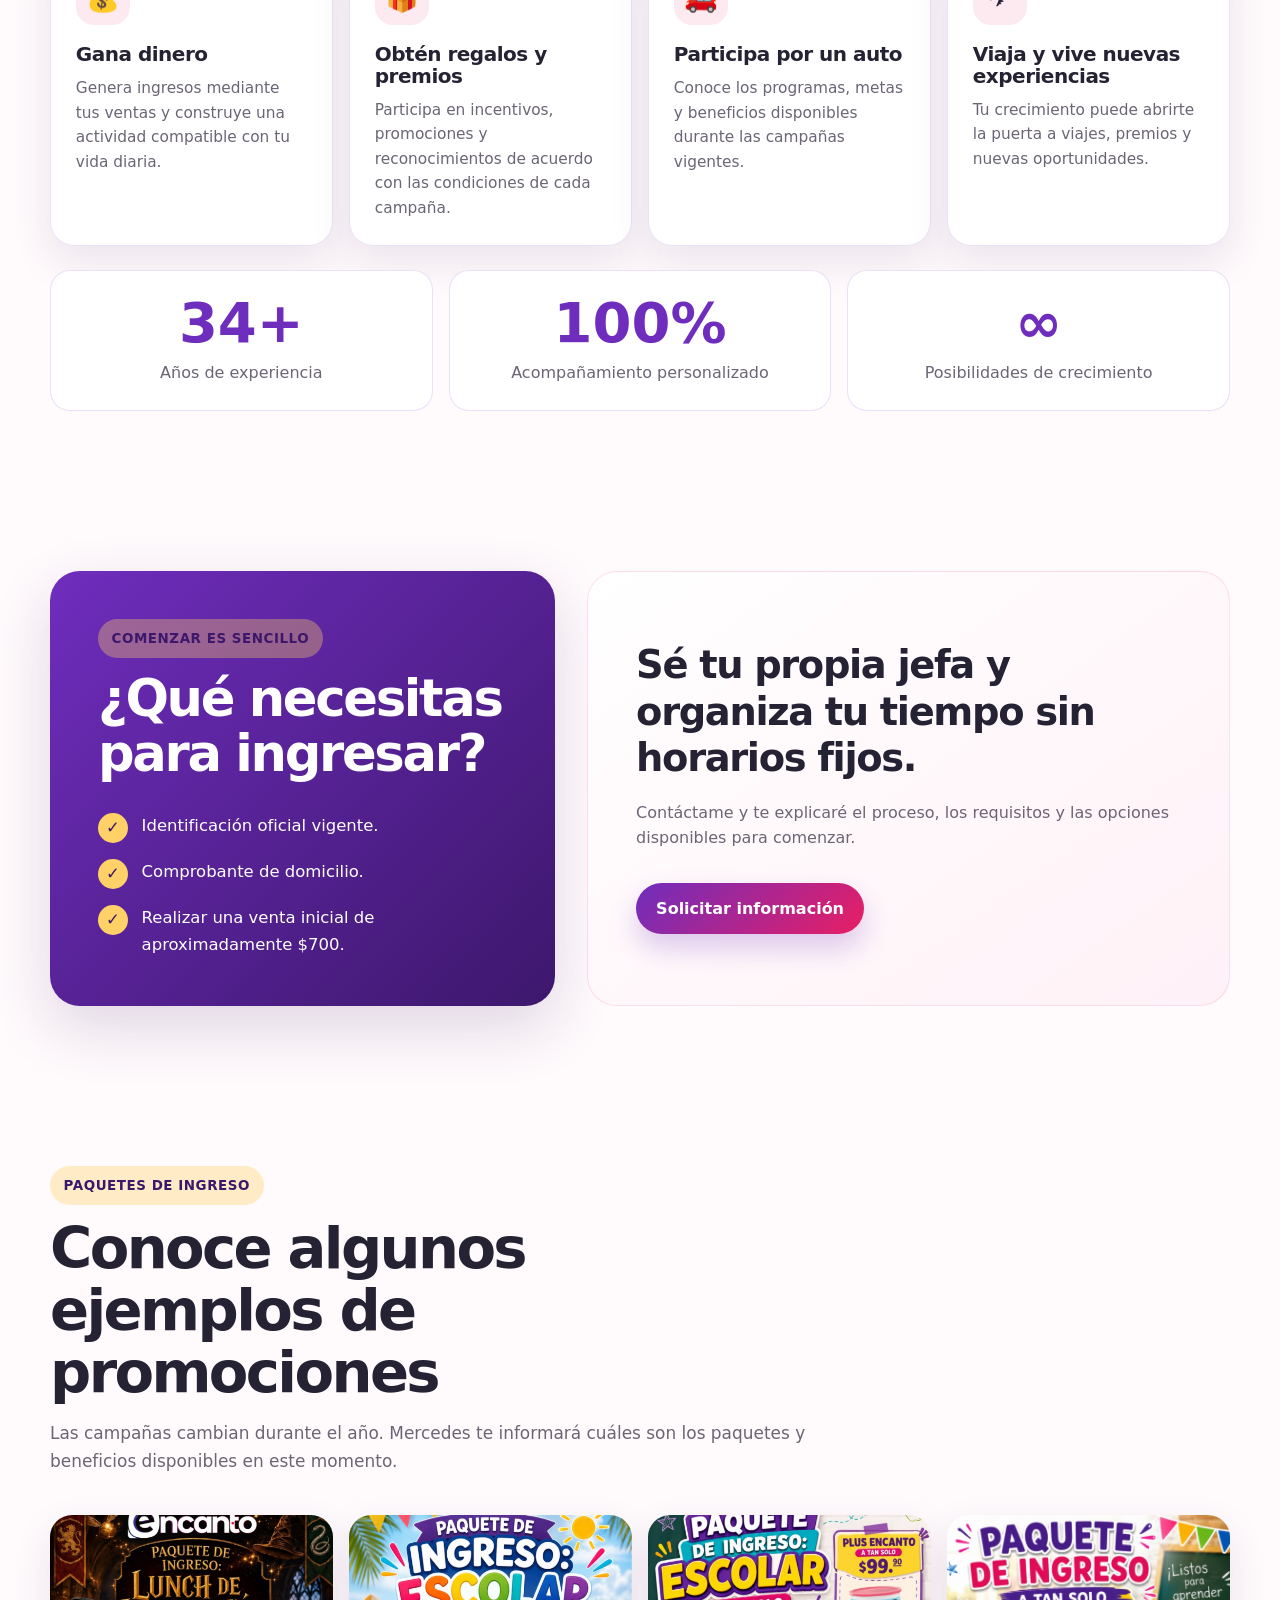
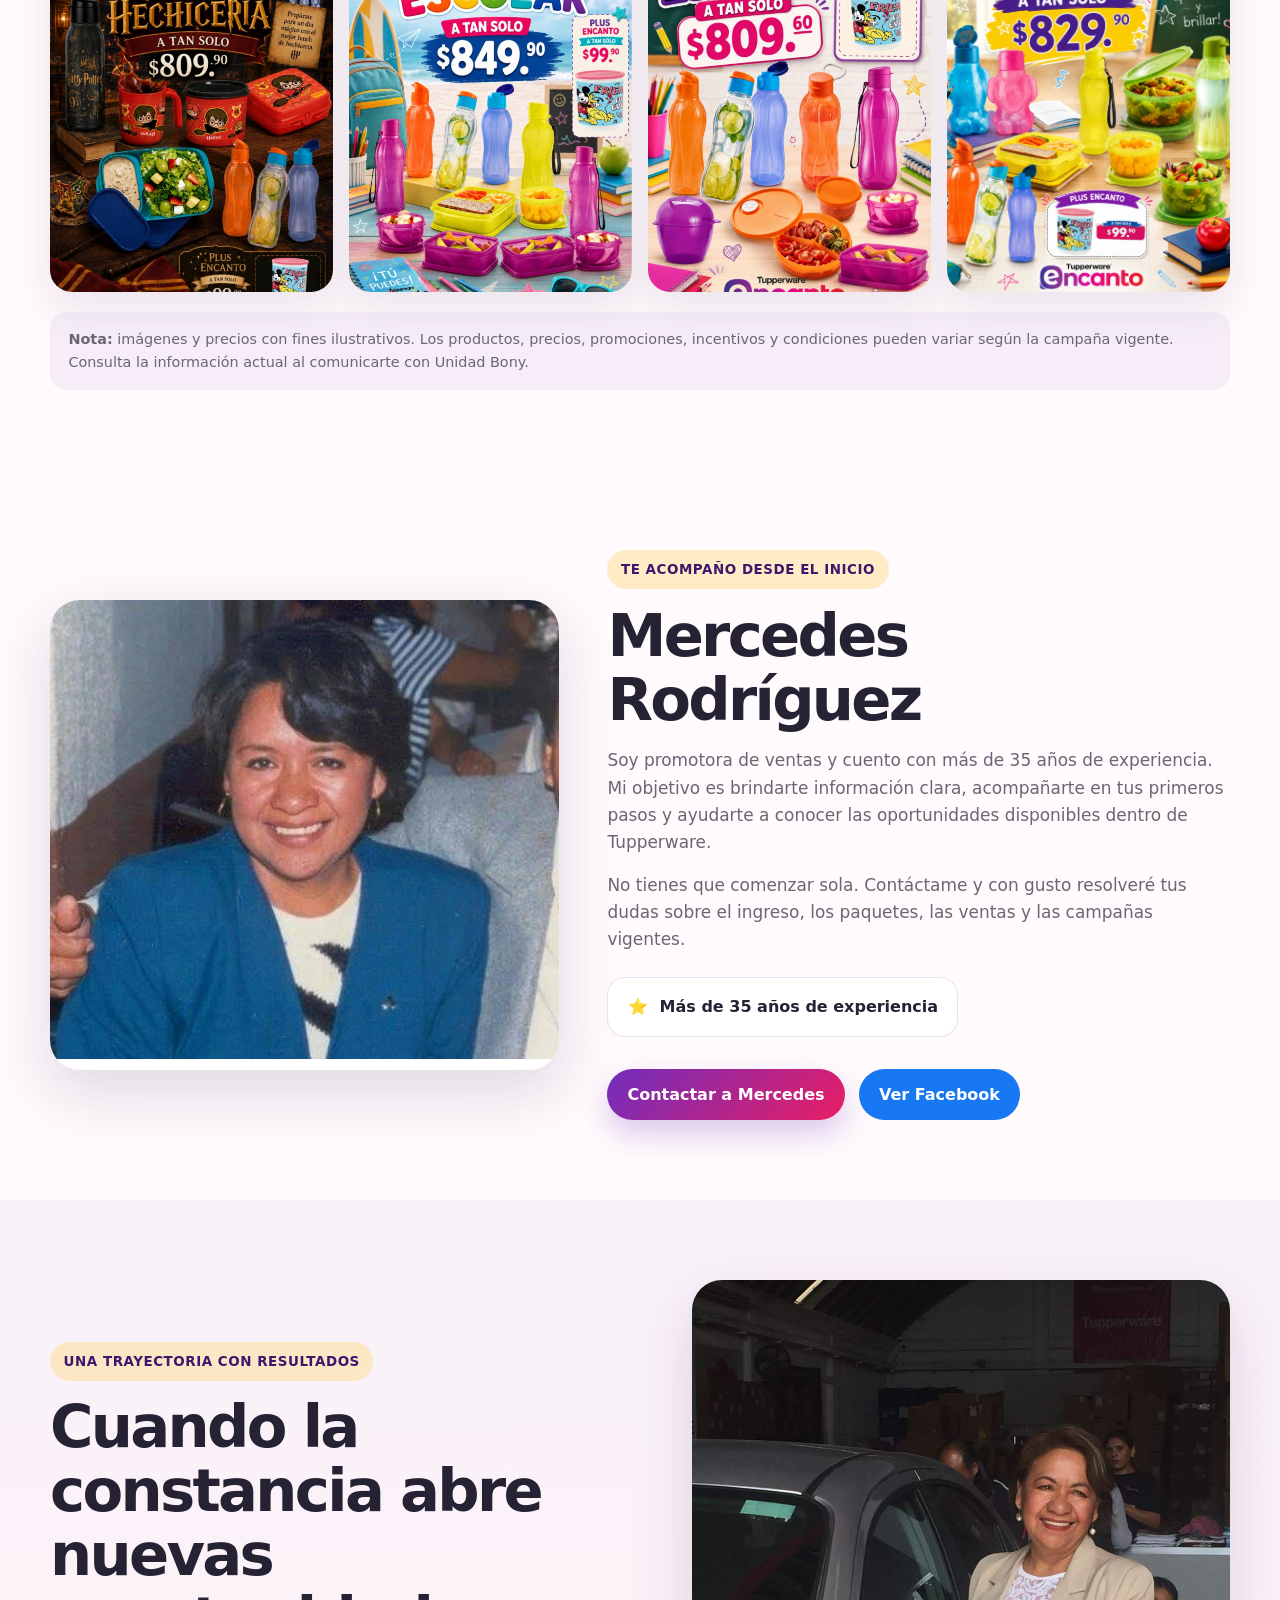
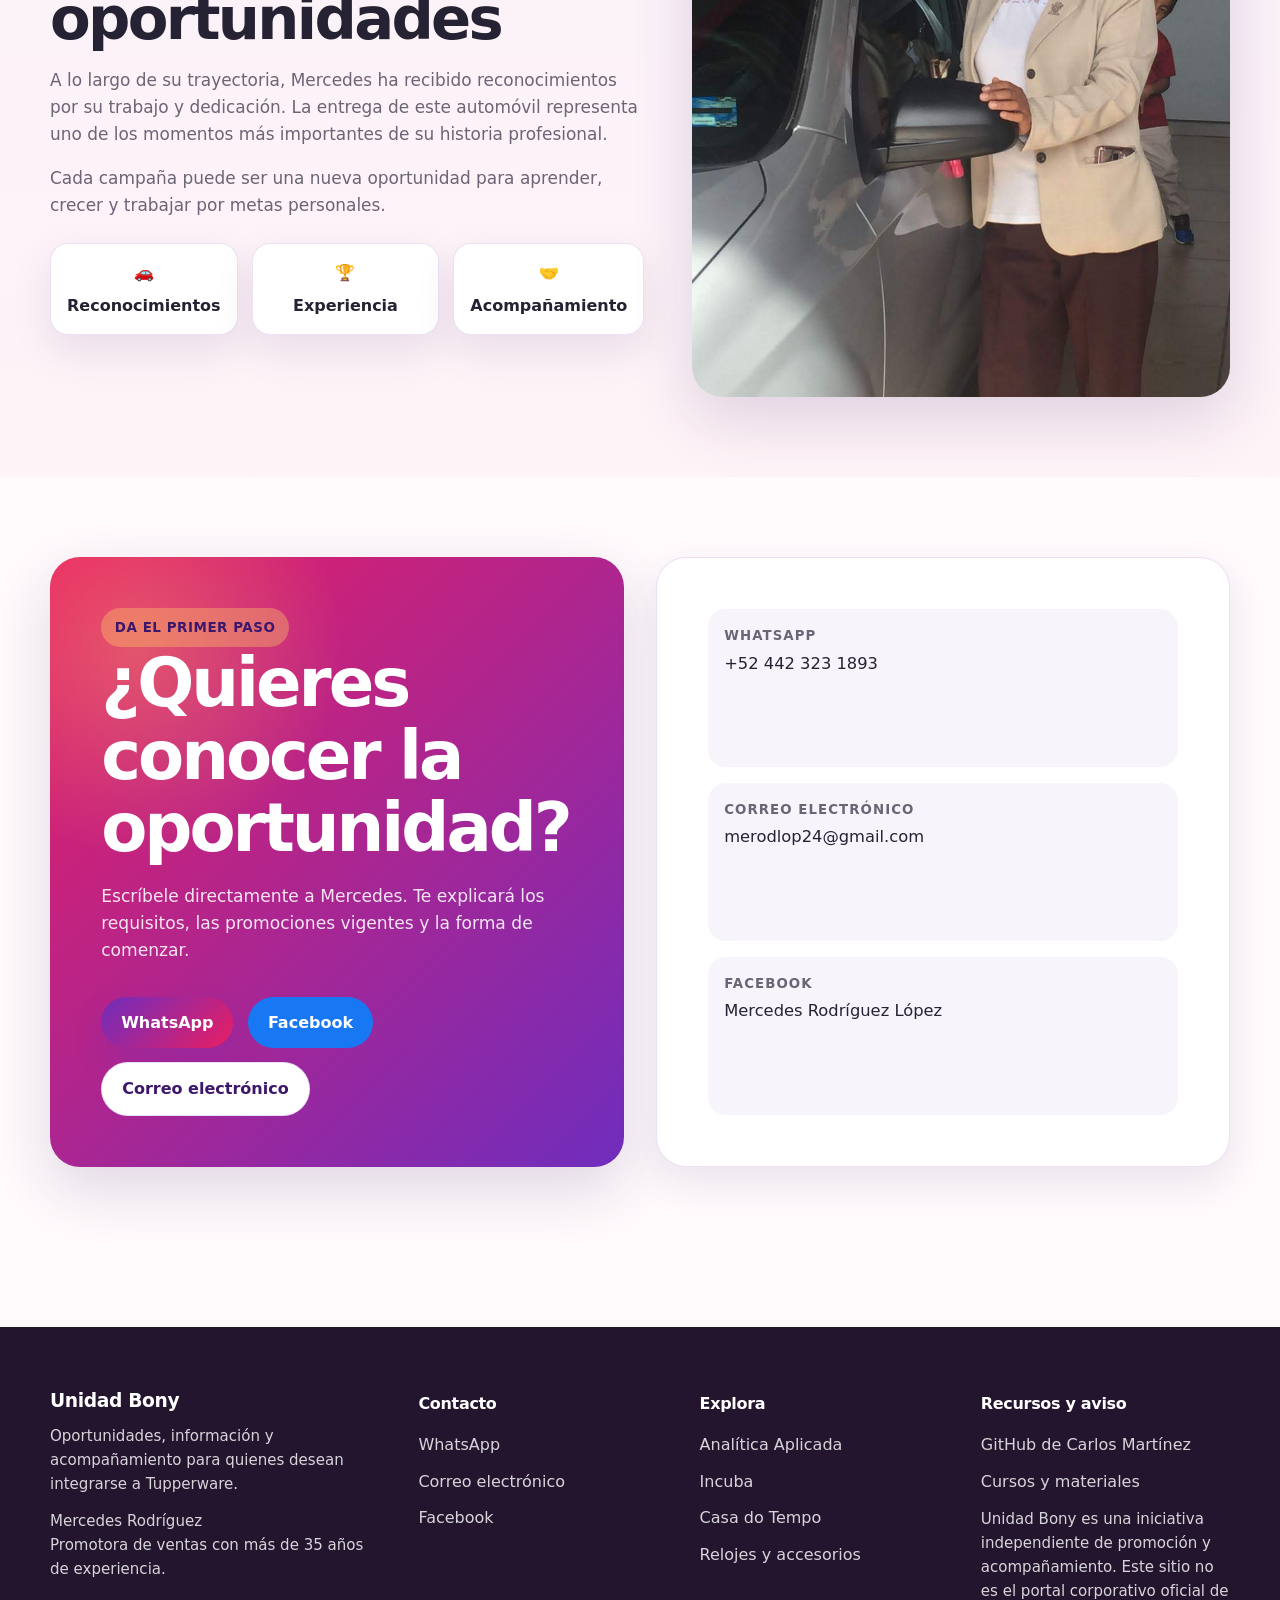
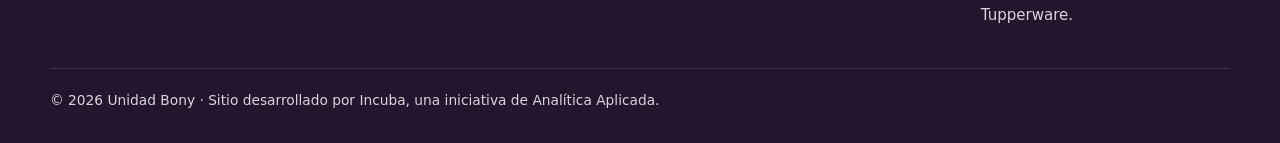
==== commit 3cd9e73e: "Corregir rutas de fotografías de Mercedes" ====
--- a/unidadbony/index.html
+++ b/unidadbony/index.html
@@ -1141,7 +1141,7 @@
       <div class="contenedor experiencia">
         <div class="foto-mercedes revelar">
           <img
-            src="img/FOTO5.jpeg"
+            src="img/mercedes-rodriguez.jpeg"
             alt="Mercedes Rodríguez, promotora de ventas con más de 35 años de experiencia"
             loading="lazy"
           />
@@ -1231,7 +1231,7 @@
 
         <div class="foto-logro revelar">
           <img
-            src="img/FOTO6.jpeg"
+            src="img/FOTO_auto.jpeg"
             alt="Entrega de automóvil a Mercedes Rodríguez como reconocimiento a su trabajo"
             loading="lazy"
           />
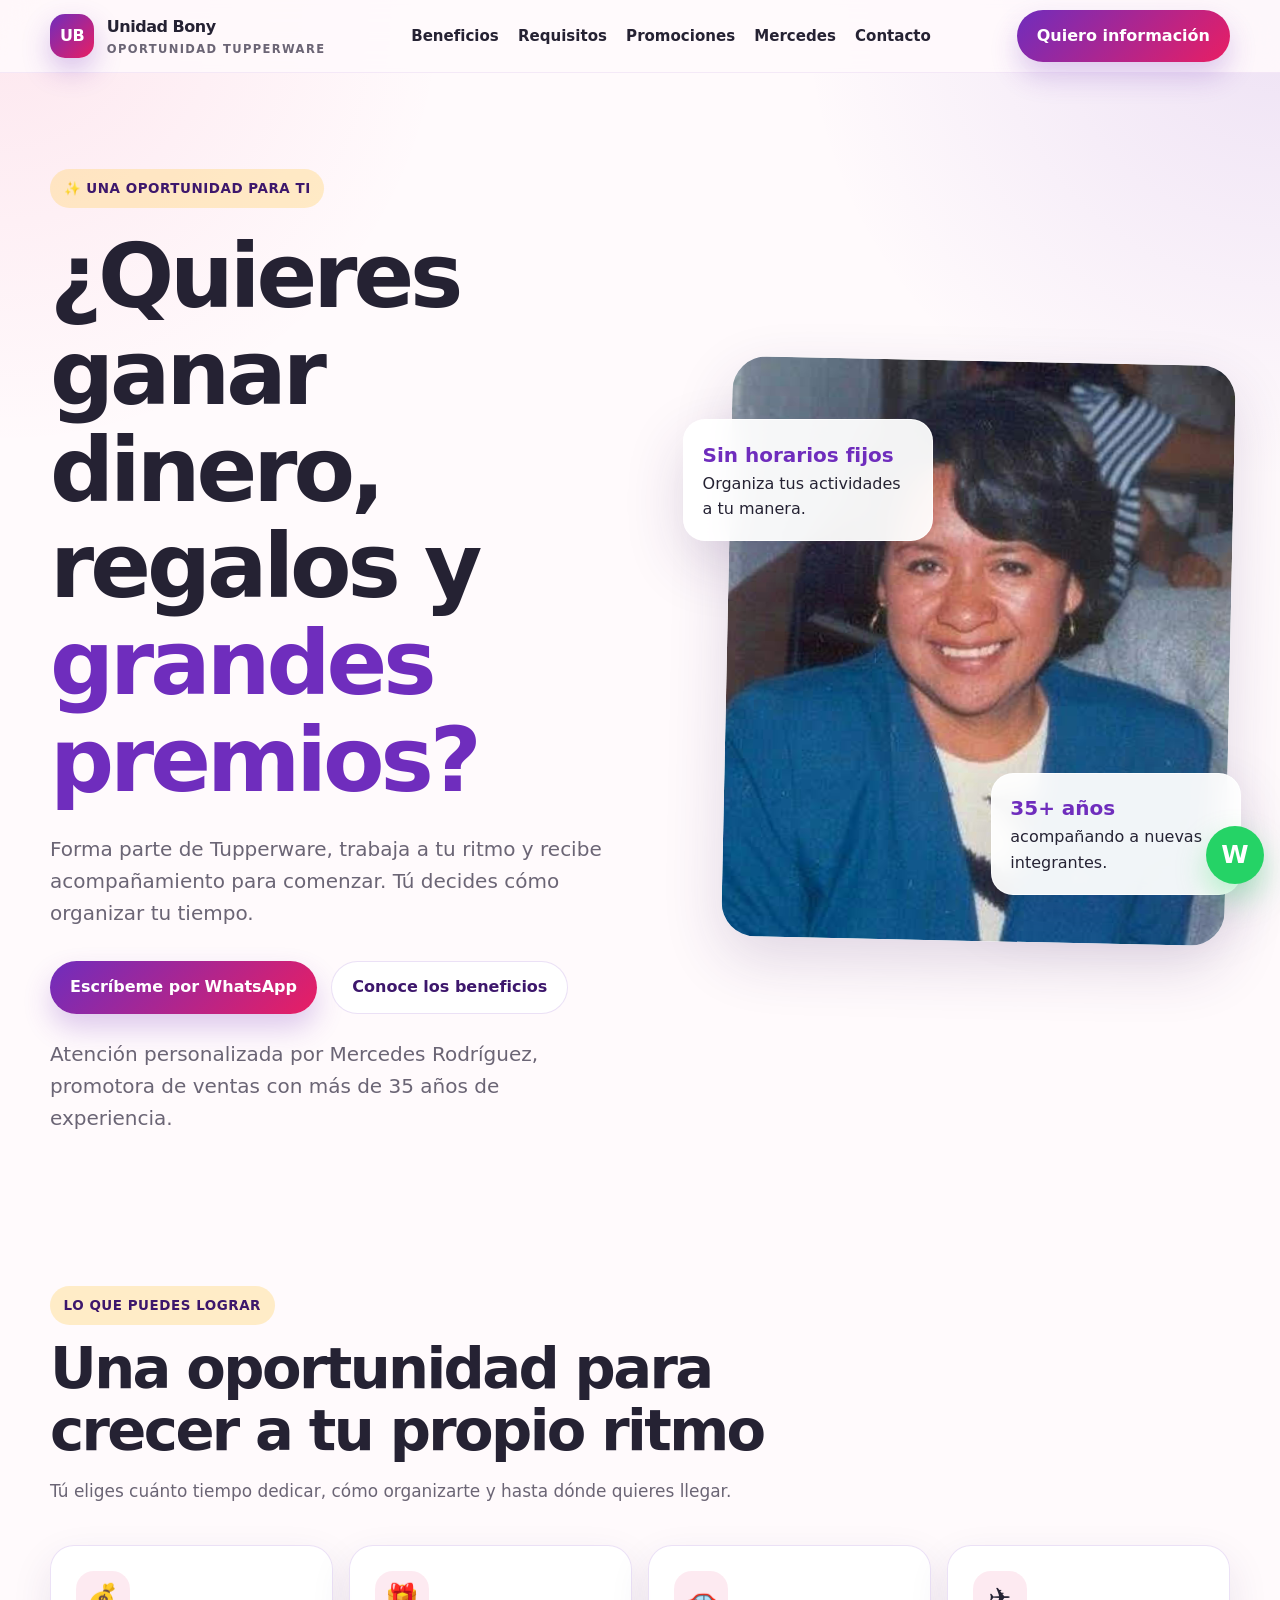
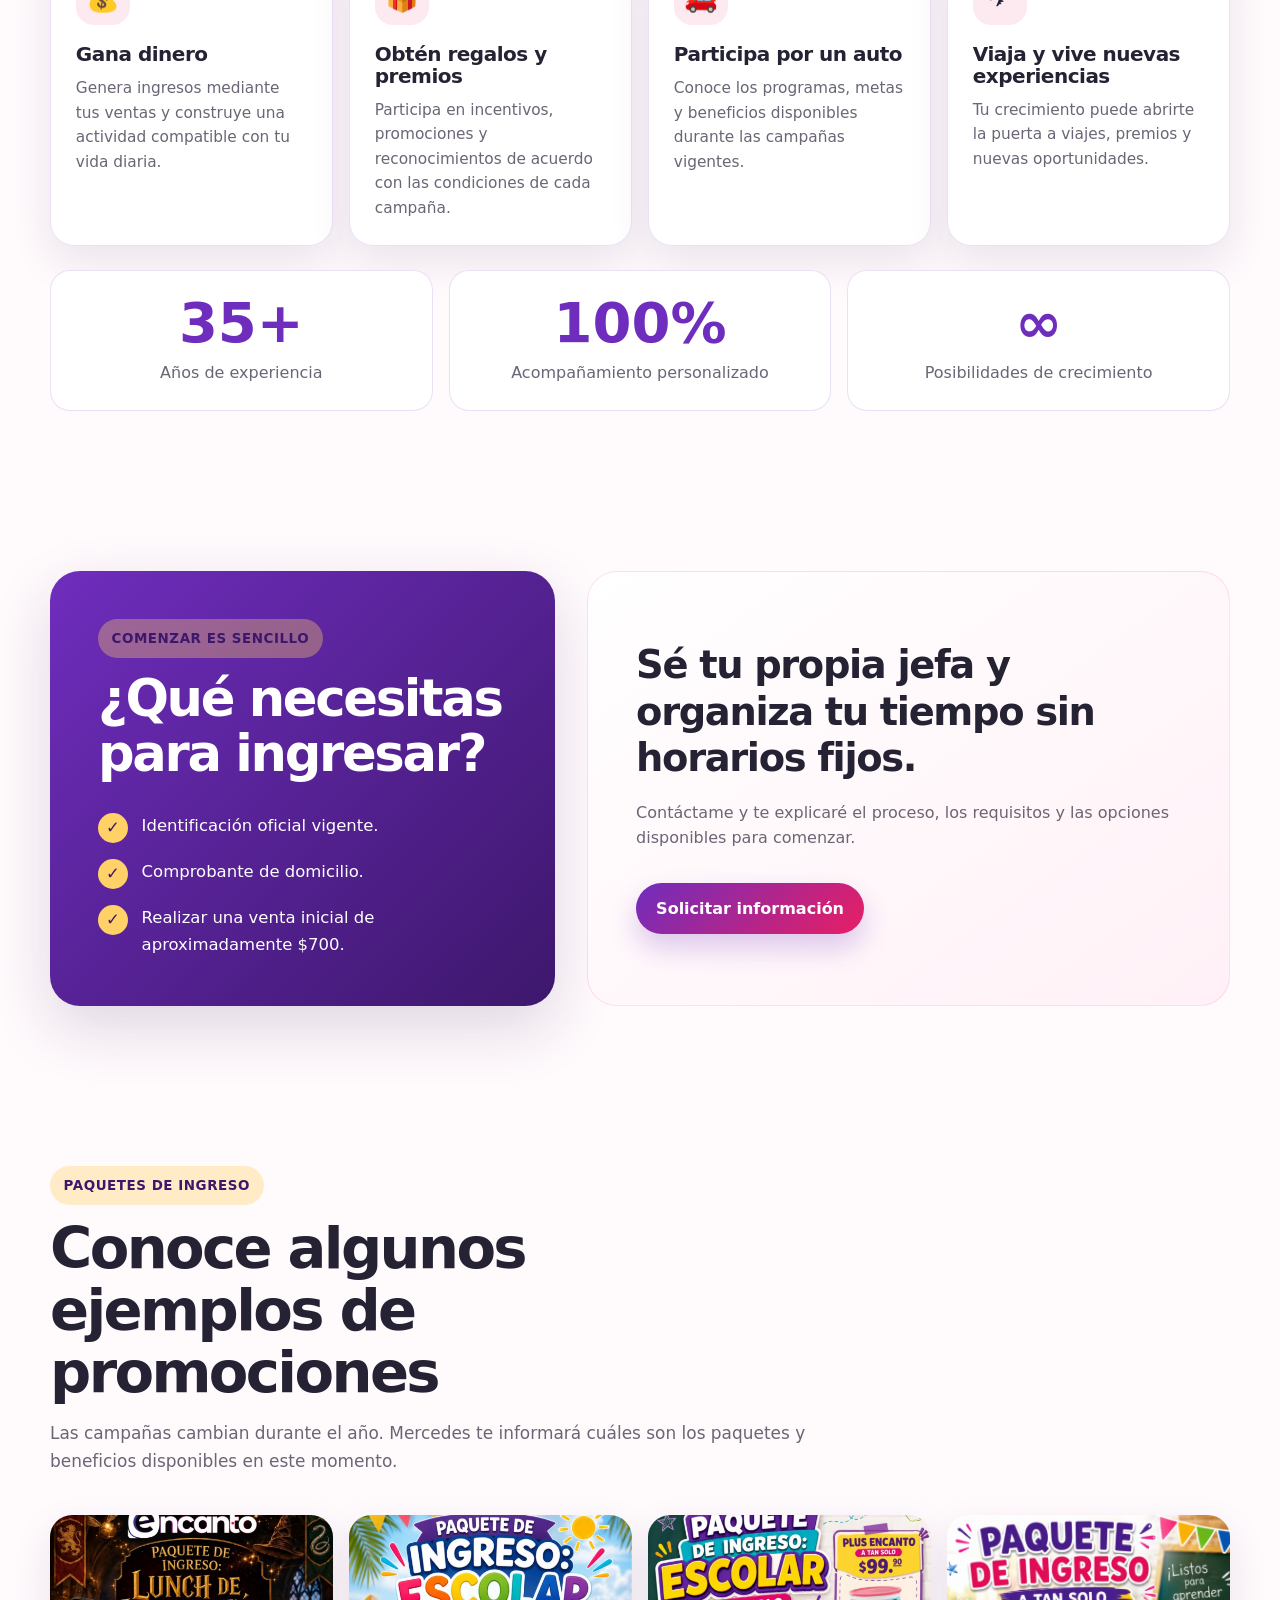
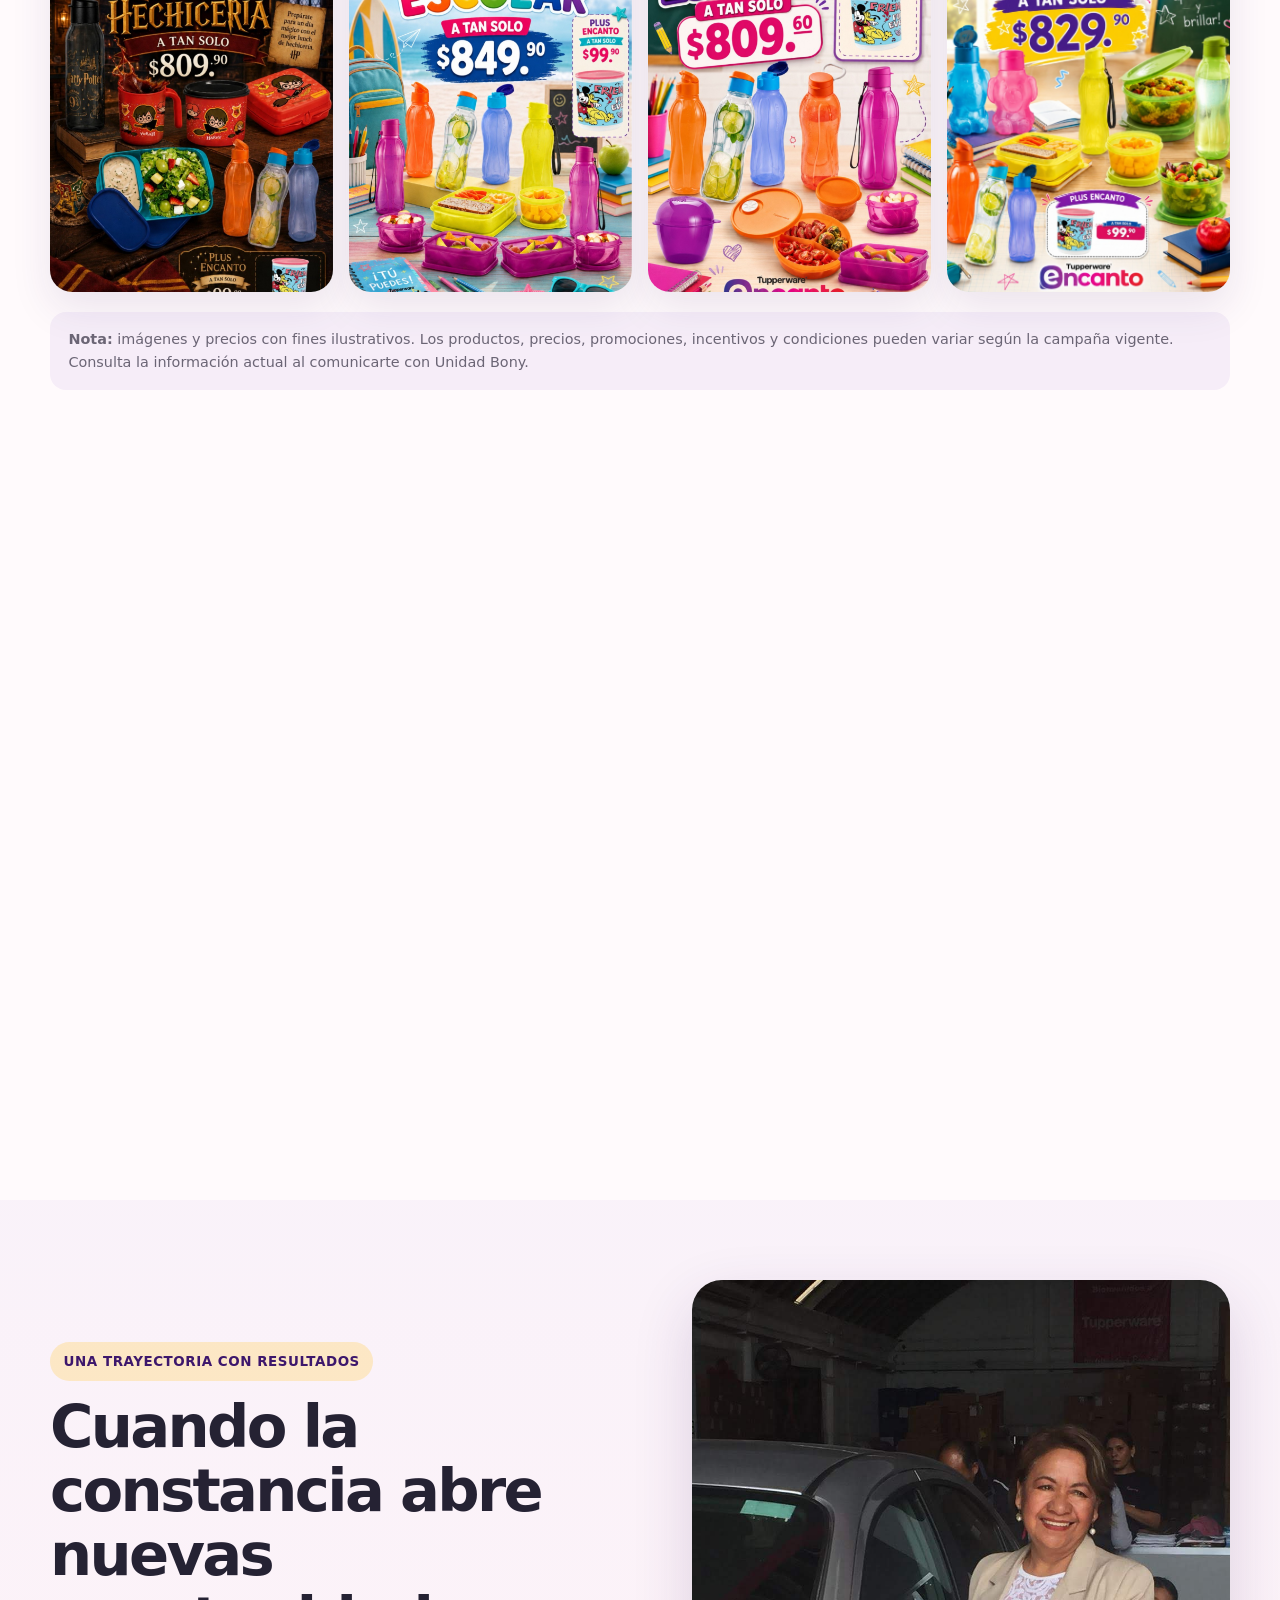
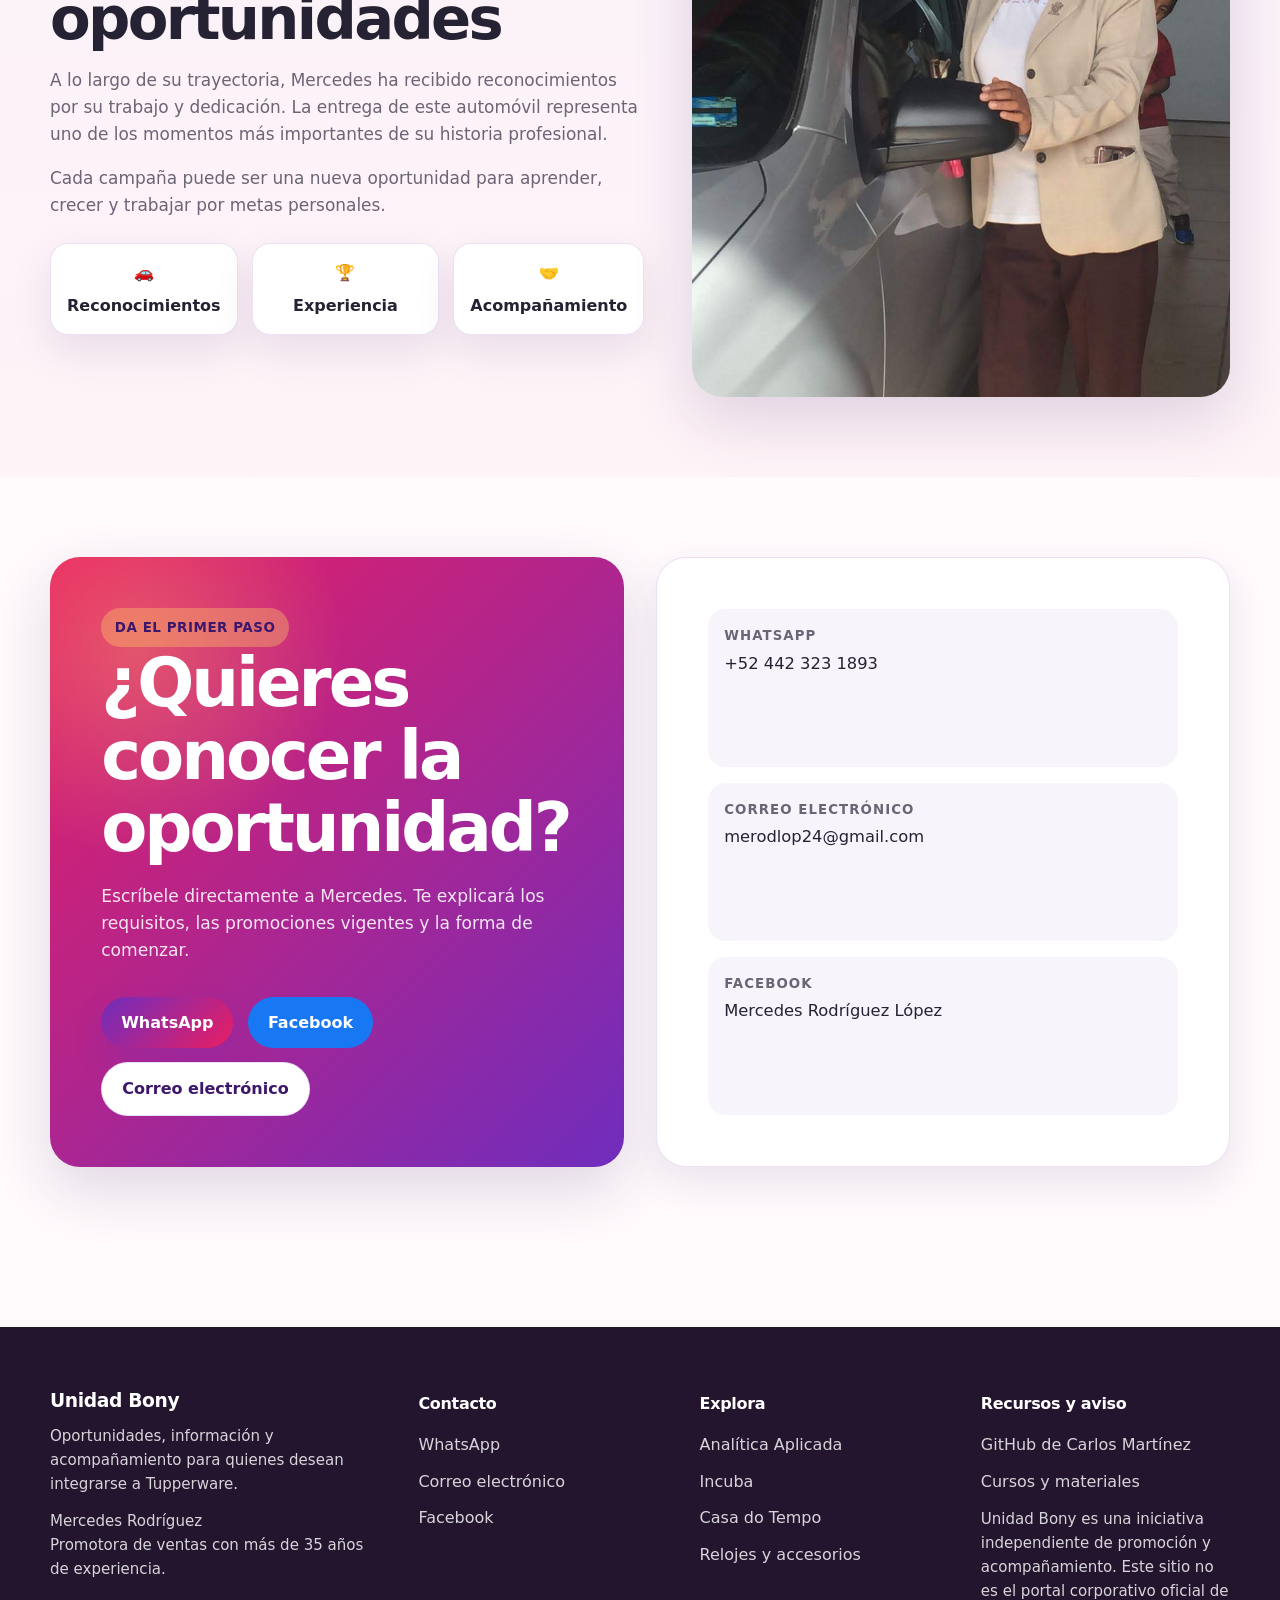
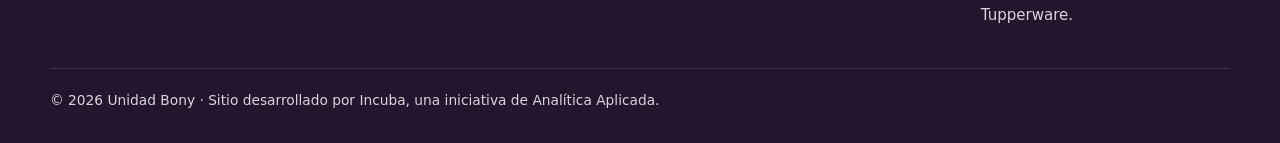
==== commit 0e7a5951: "espero ya quede" ====
--- a/unidadbony/index.html
+++ b/unidadbony/index.html
@@ -954,7 +954,7 @@
 
           <div class="hero-foto">
             <img
-              src="img/FOTO5.jpeg"
+              src="img/mercedes-rodriguez.jpeg"
               alt="Mercedes Rodríguez, promotora de ventas de Unidad Bony"
             />
           </div>
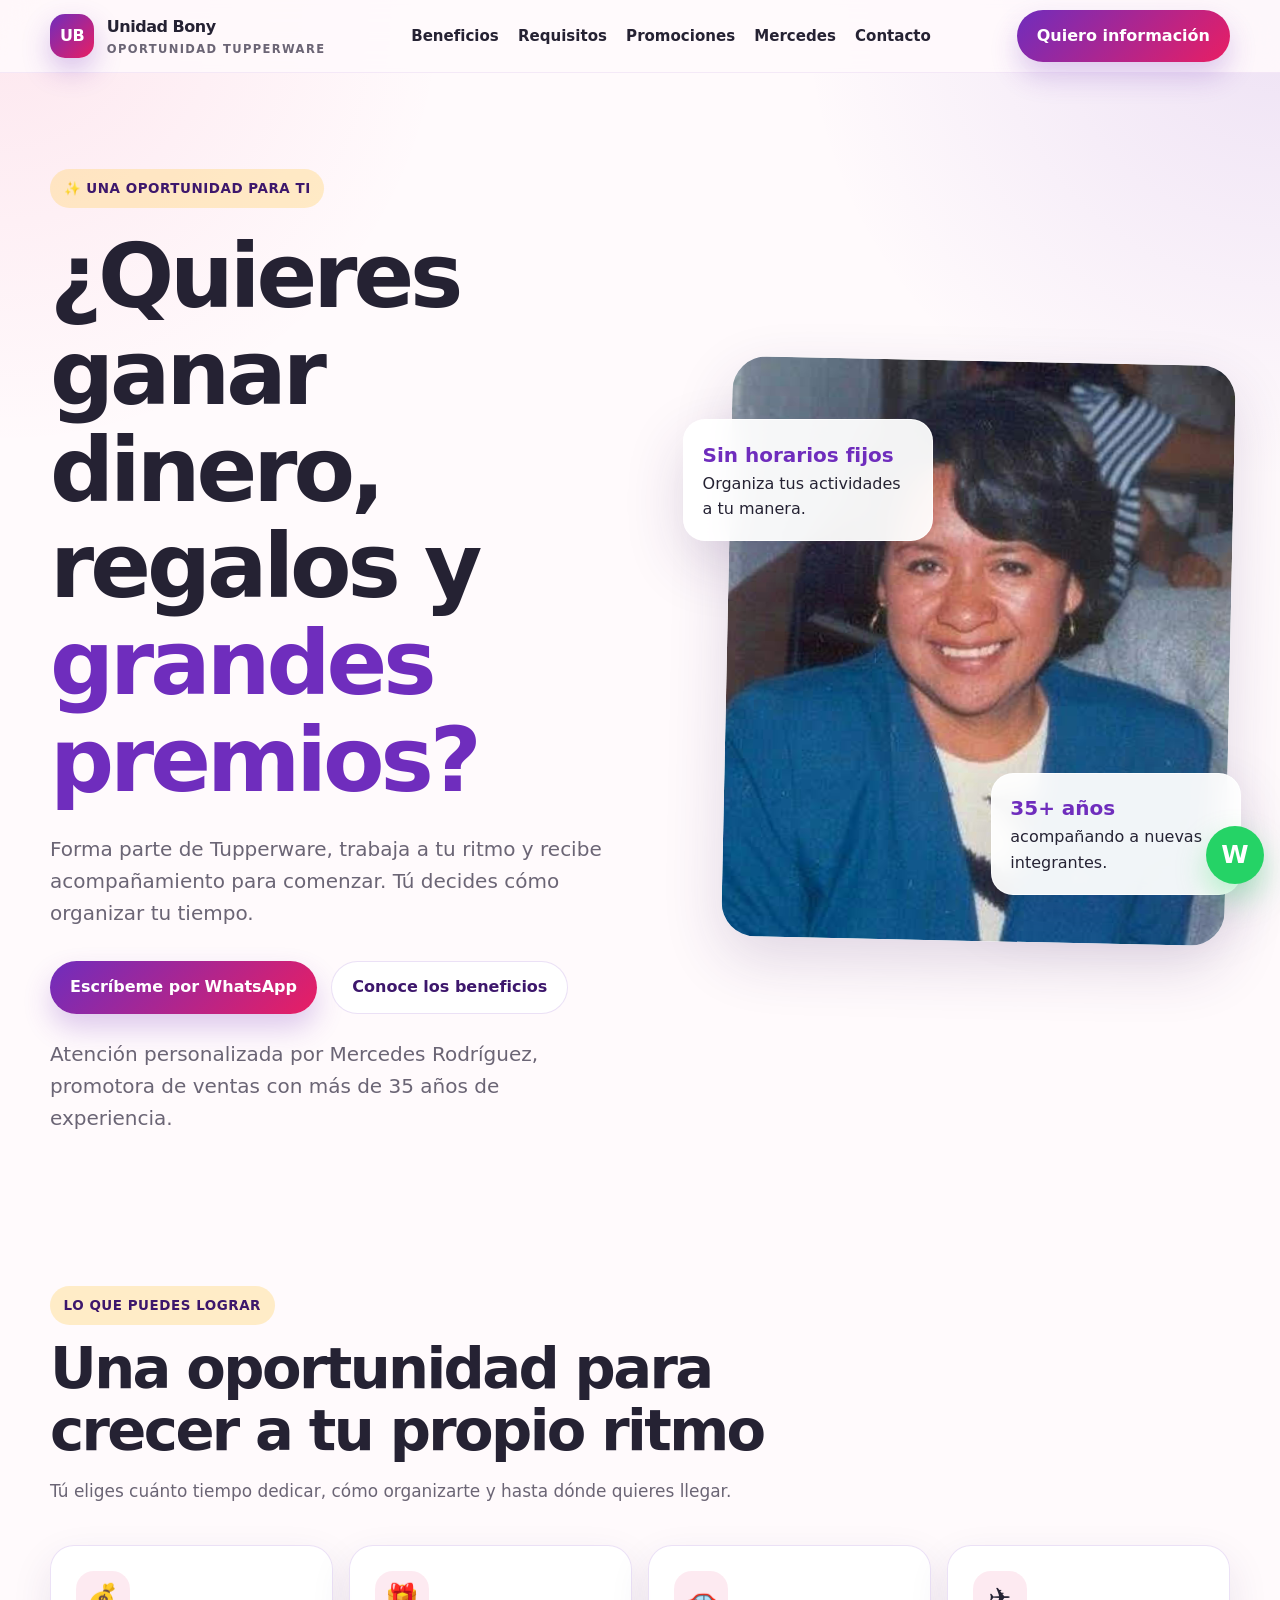
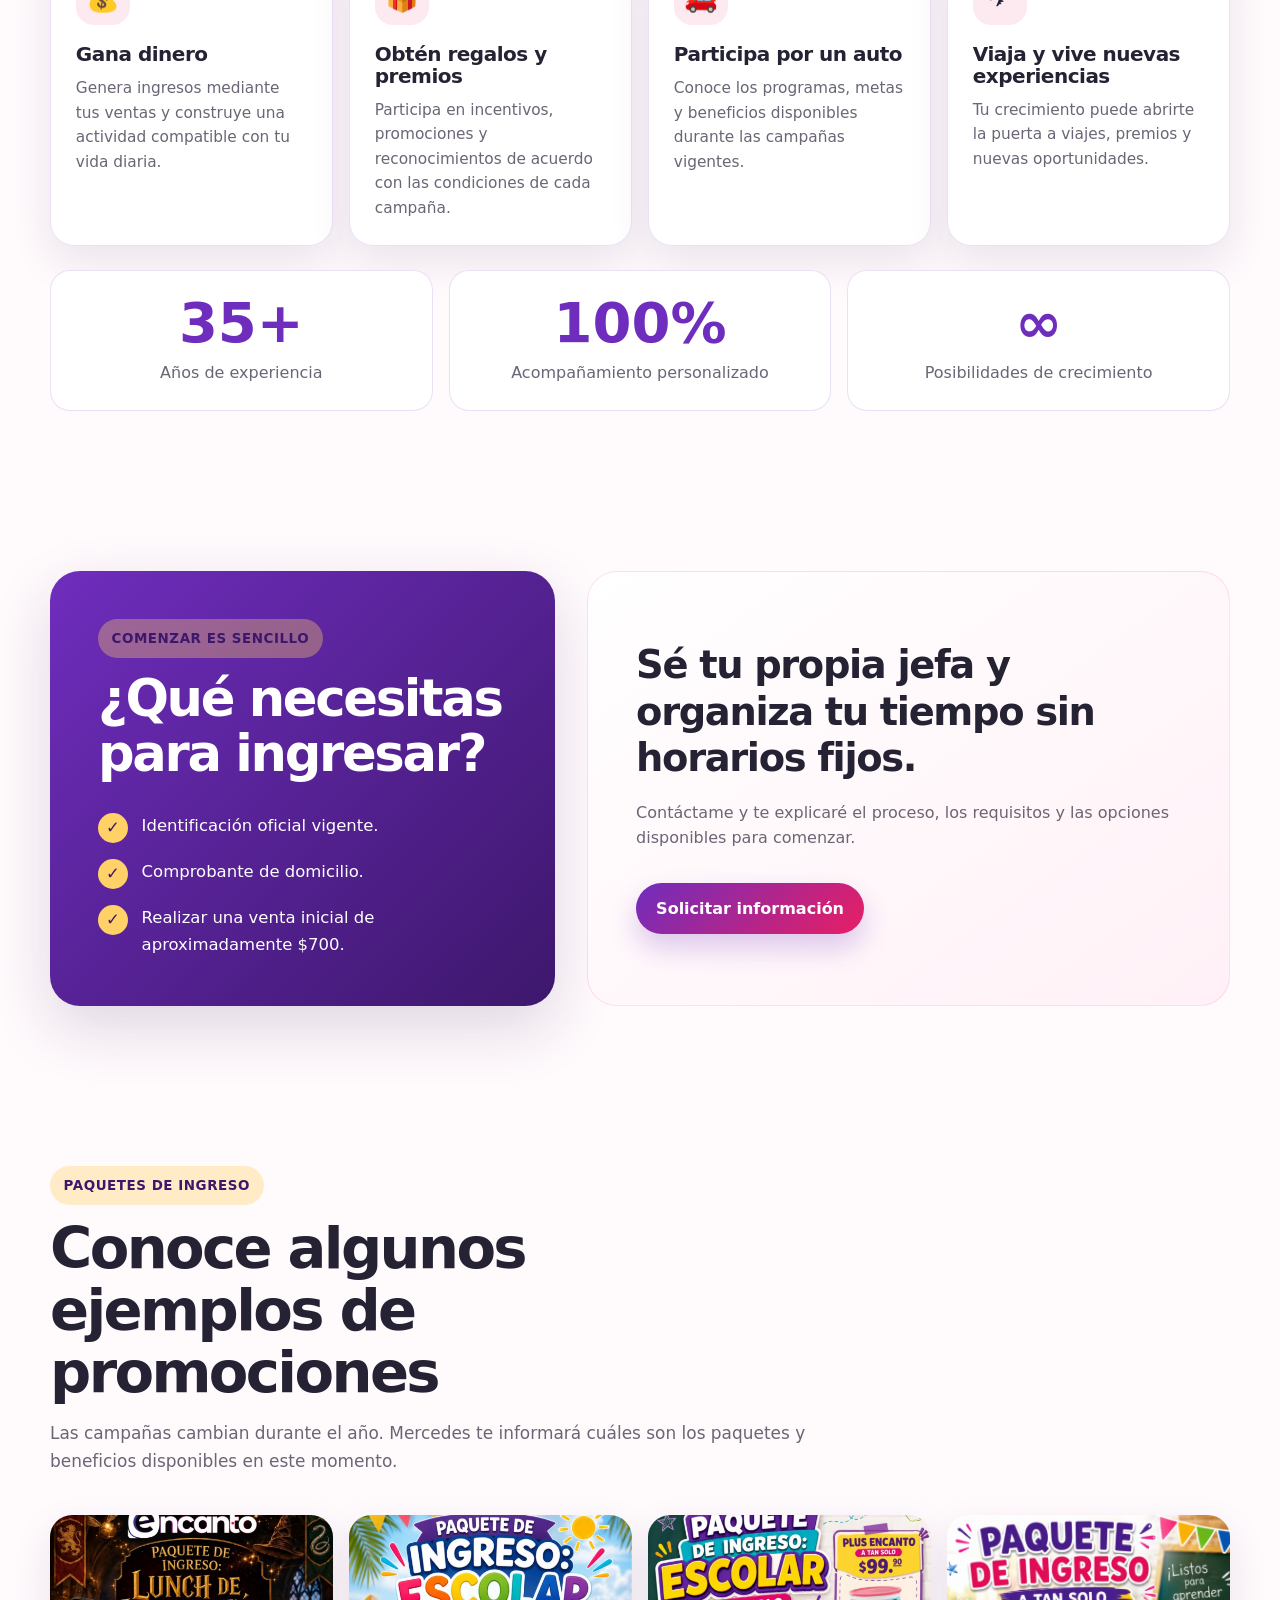
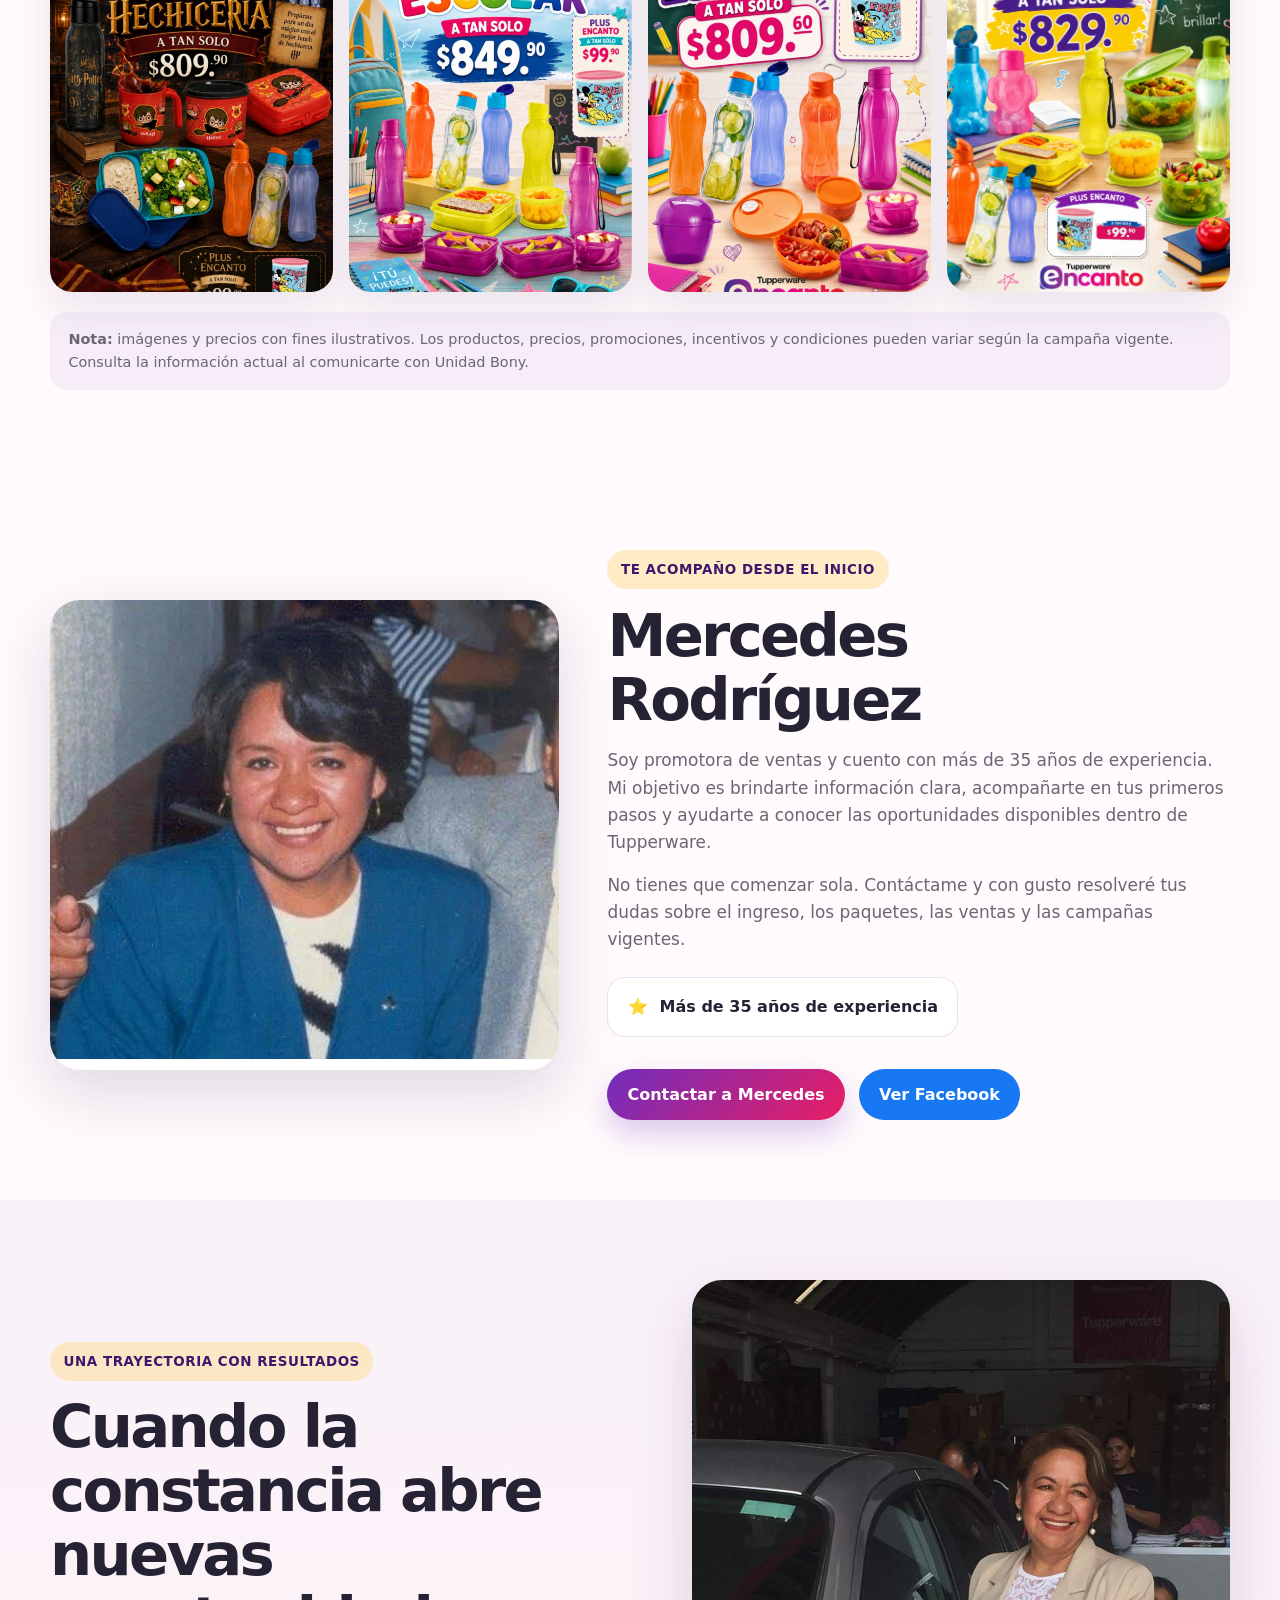
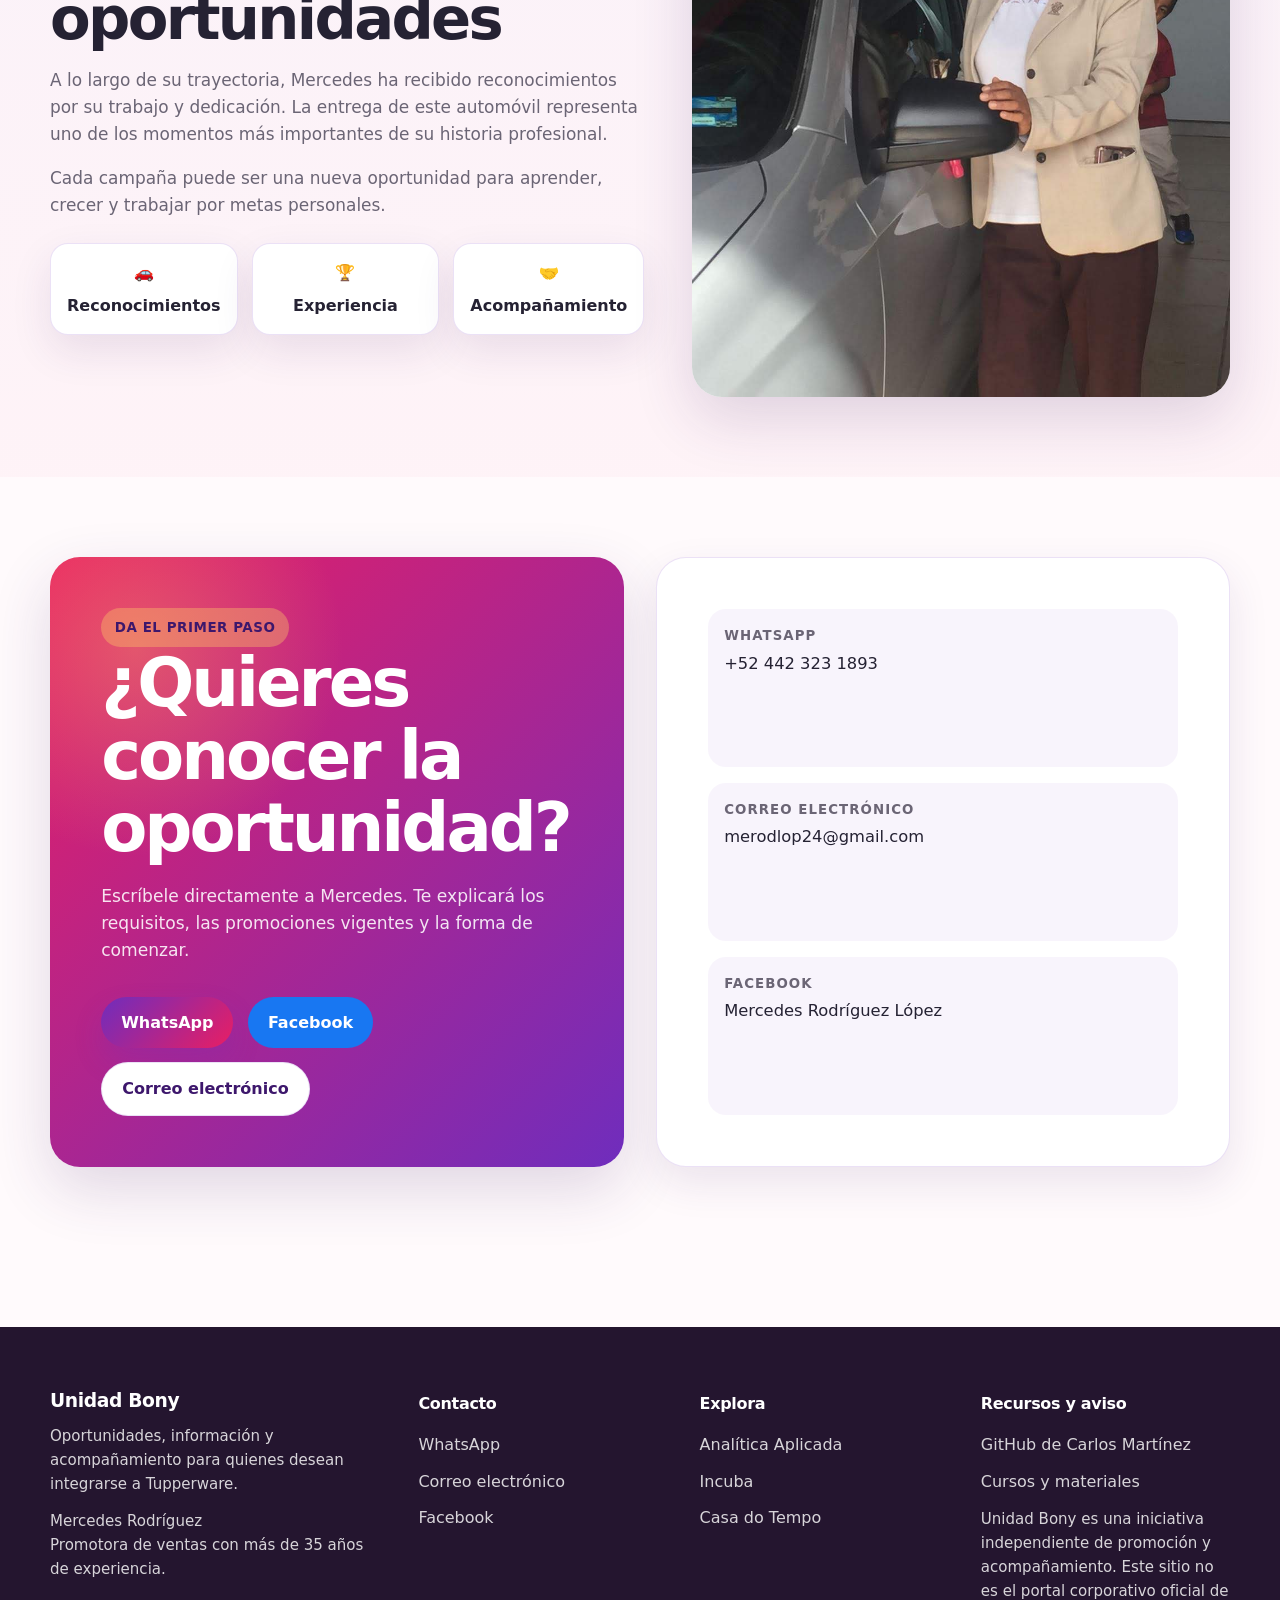
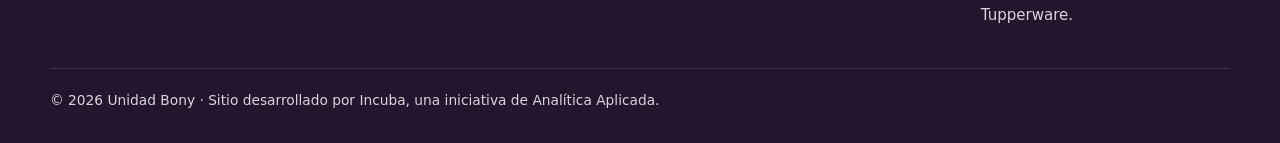
==== commit 99a133a5: "elimine relojes y accesorios" ====
--- a/unidadbony/index.html
+++ b/unidadbony/index.html
@@ -1372,9 +1372,6 @@
             Casa do Tempo
           </a>
 
-          <a href="#" aria-label="Relojes y accesorios, próximamente">
-            Relojes y accesorios
-          </a>
         </div>
       </div>
 
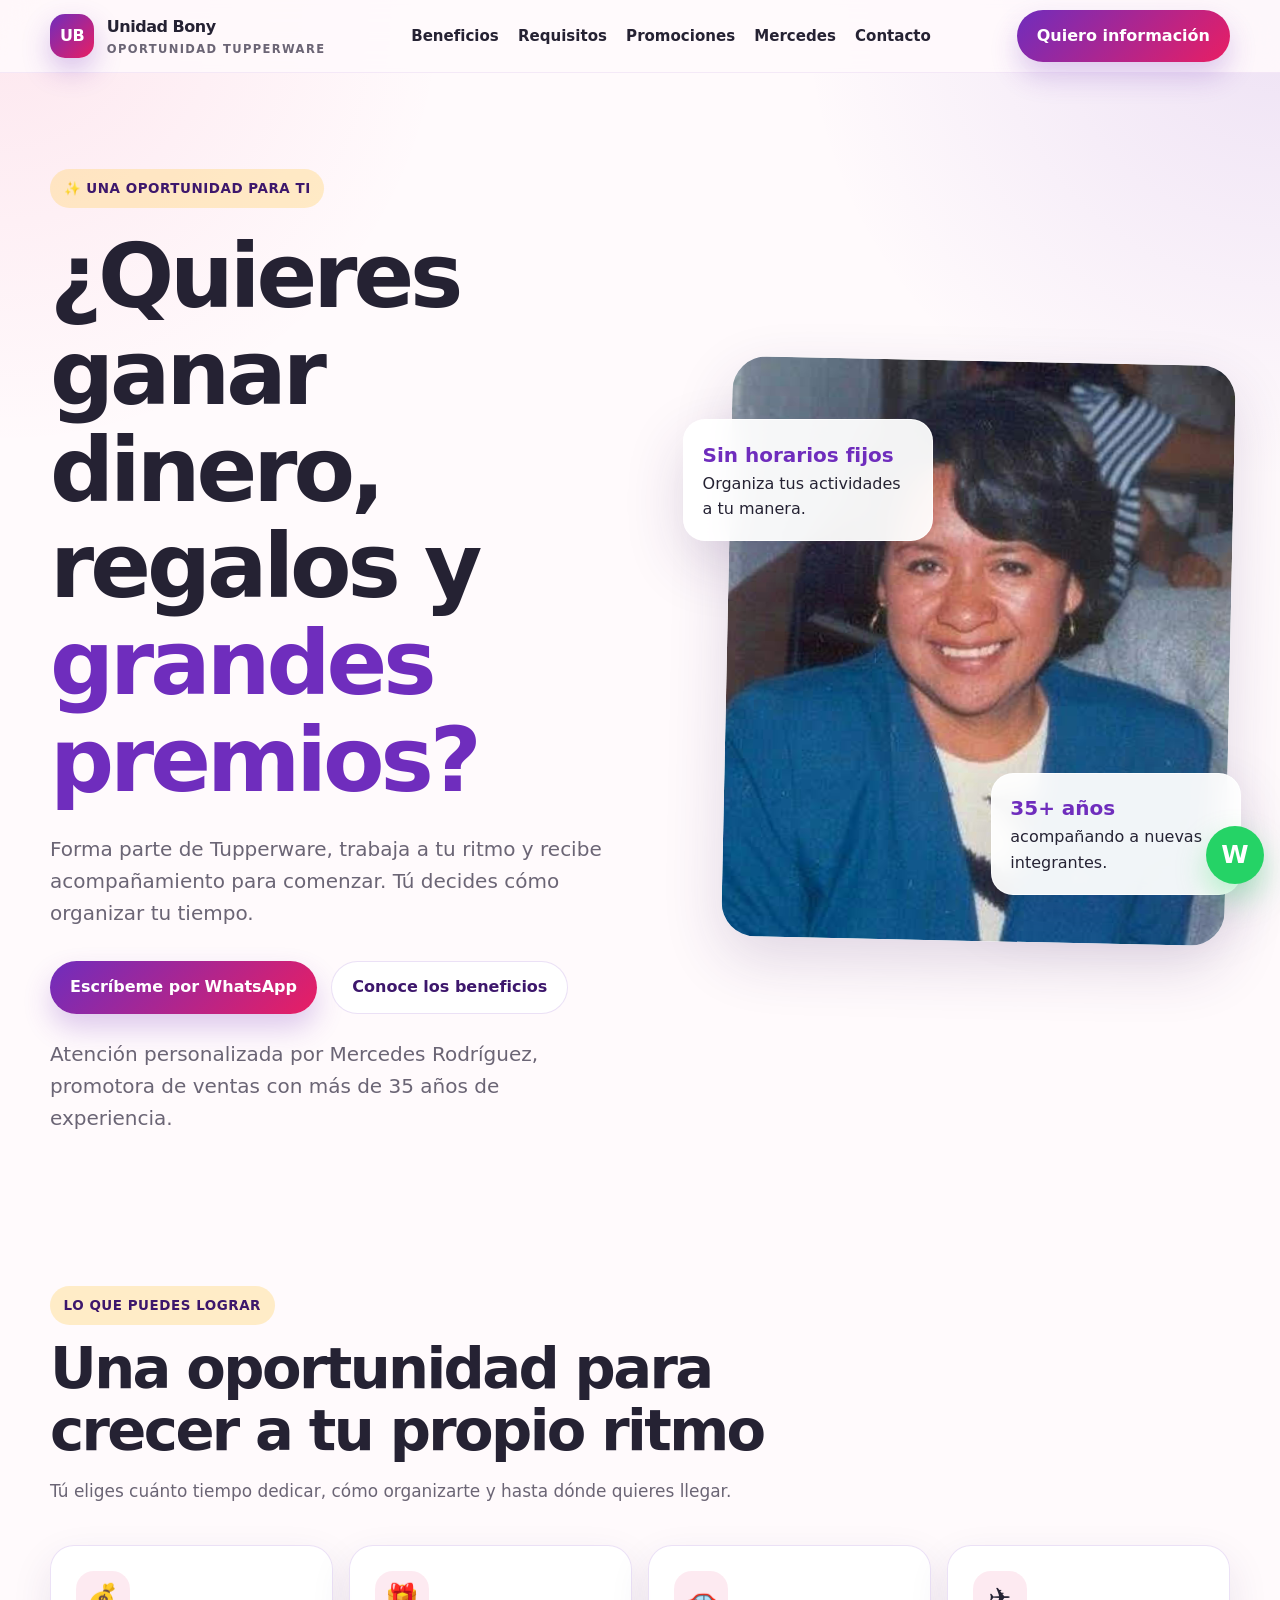
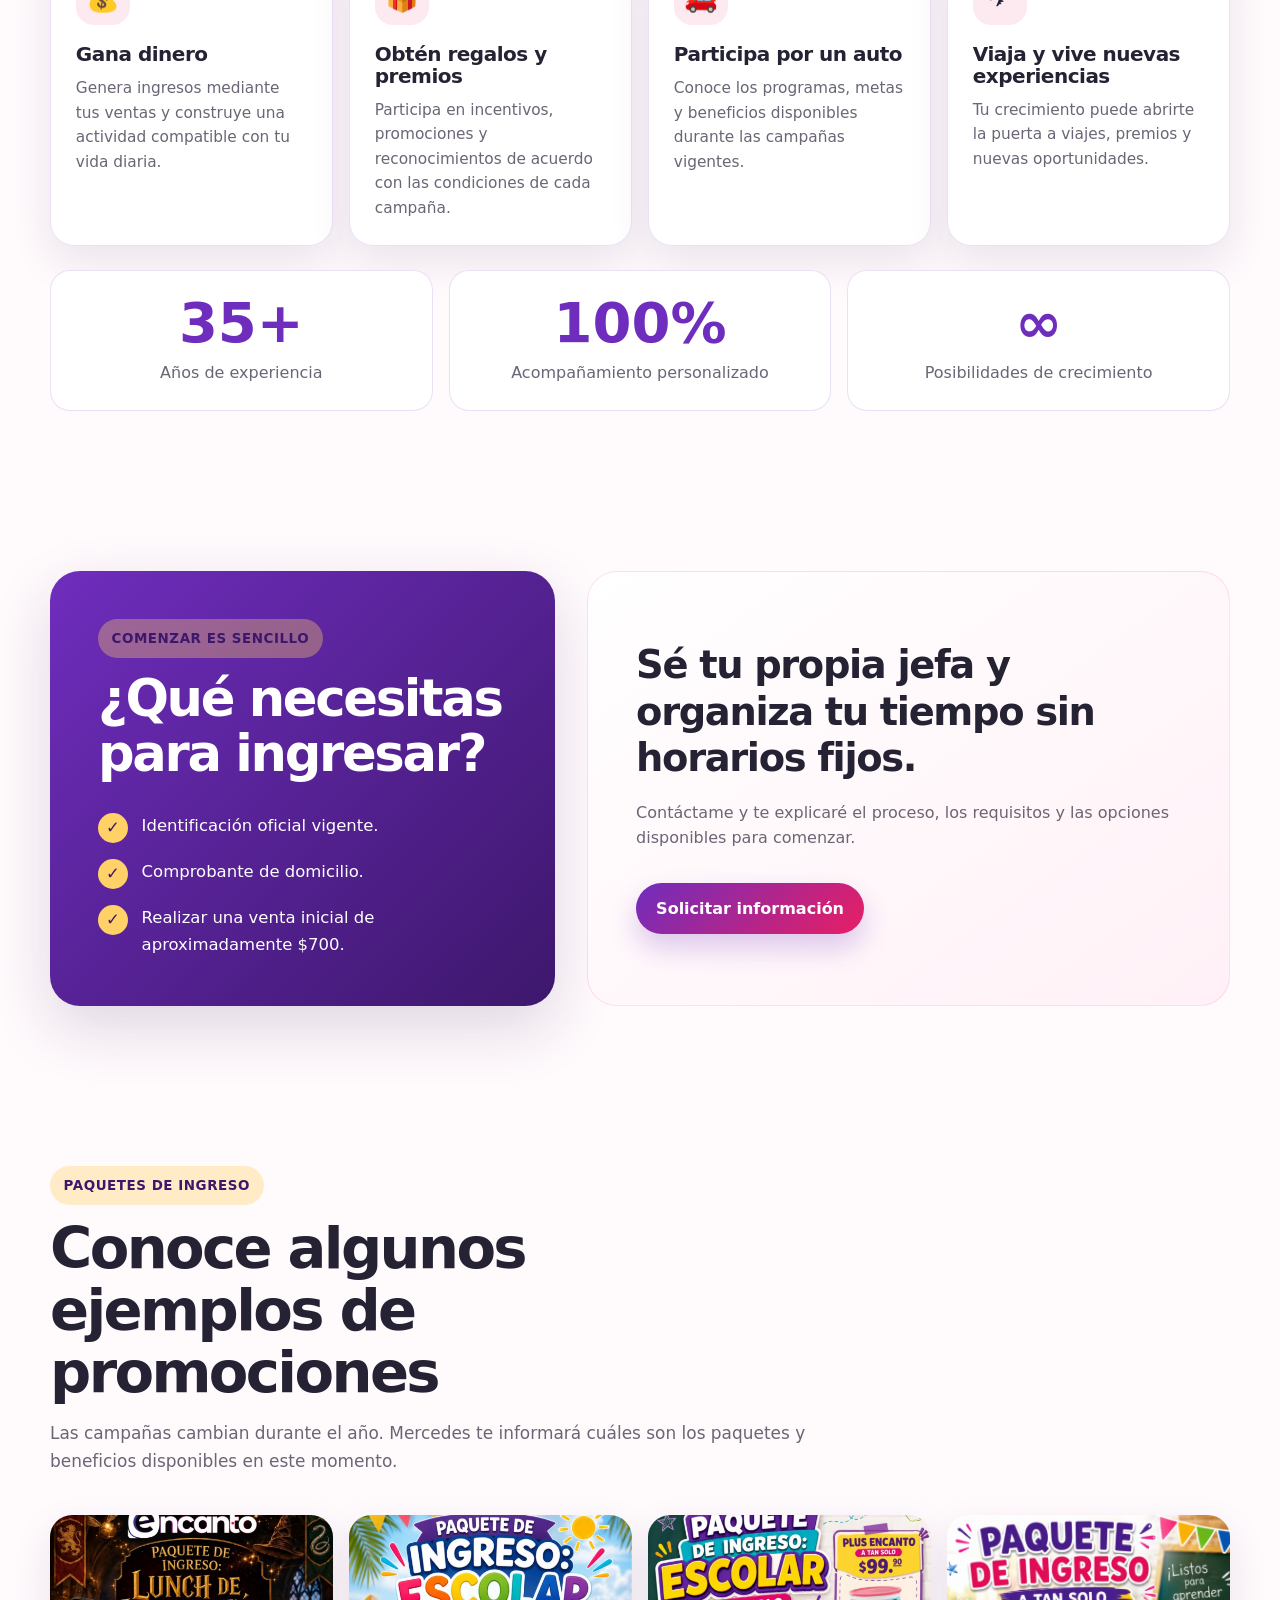
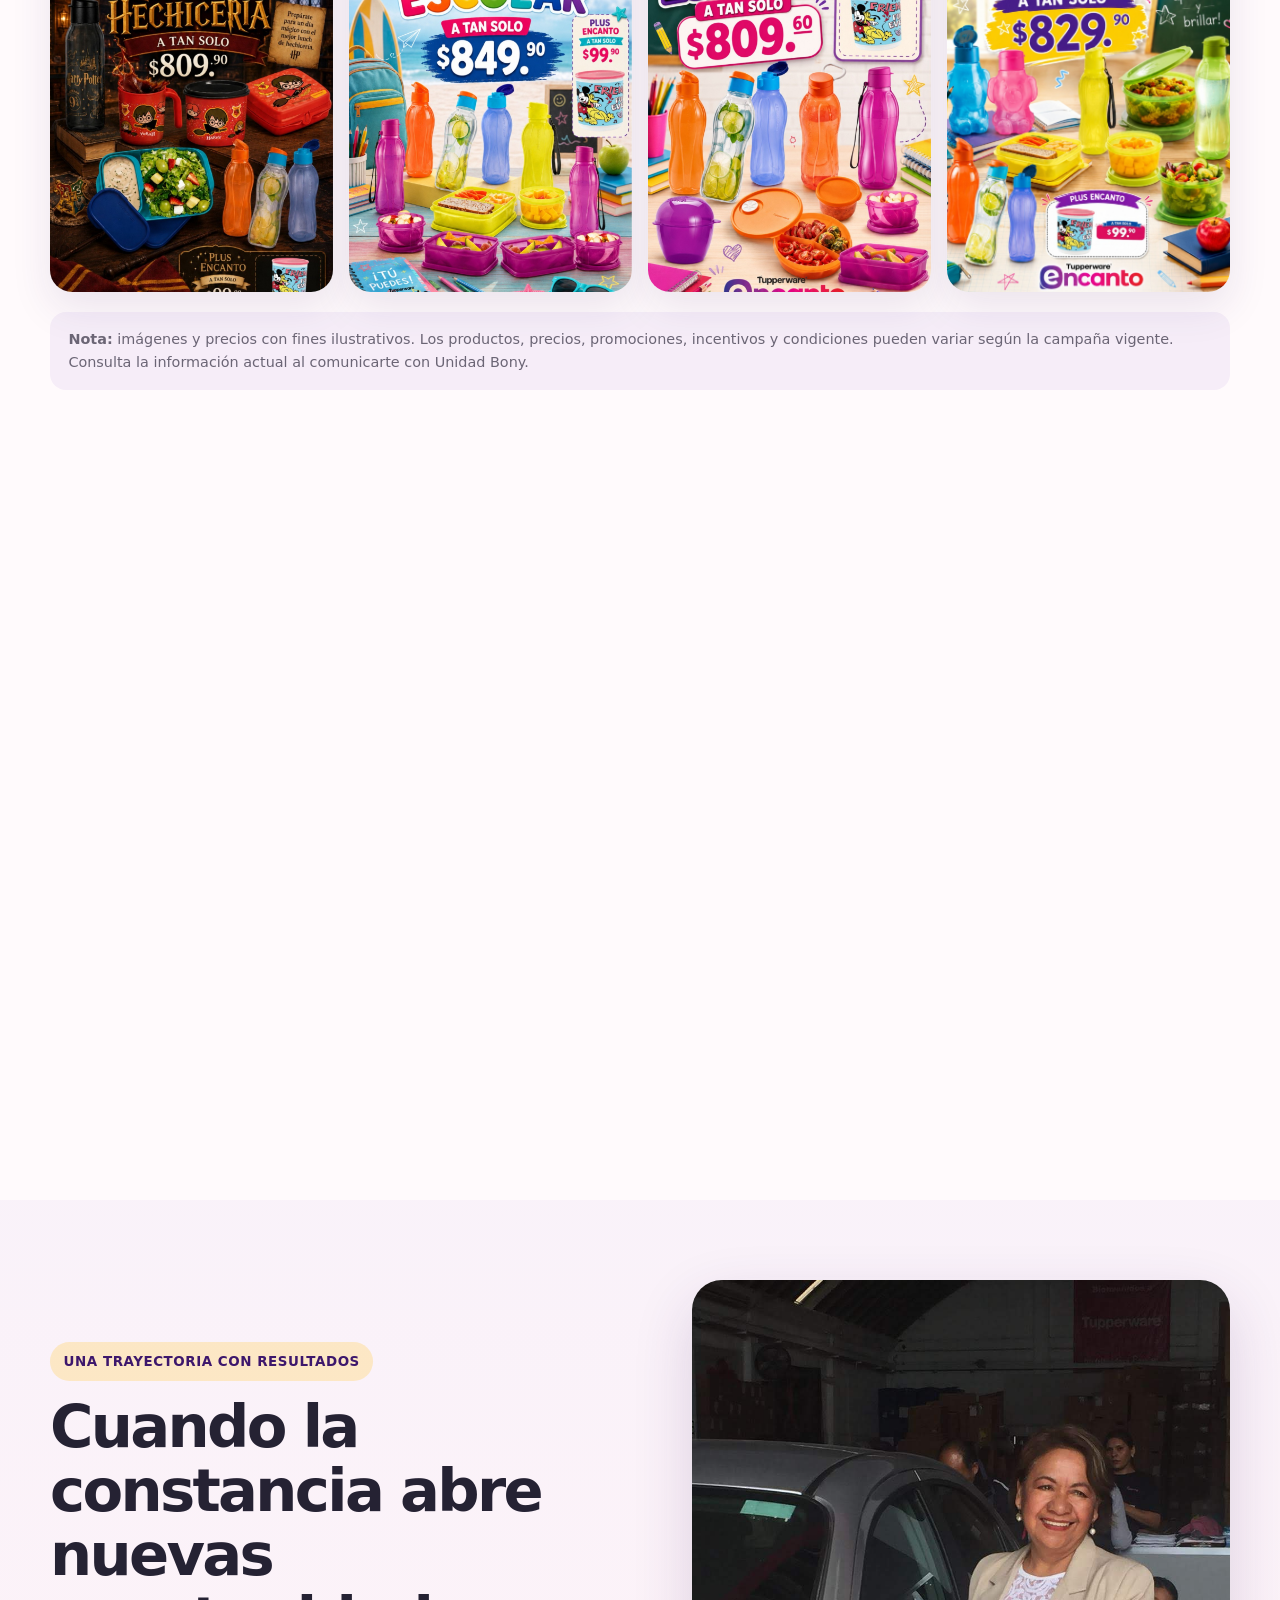
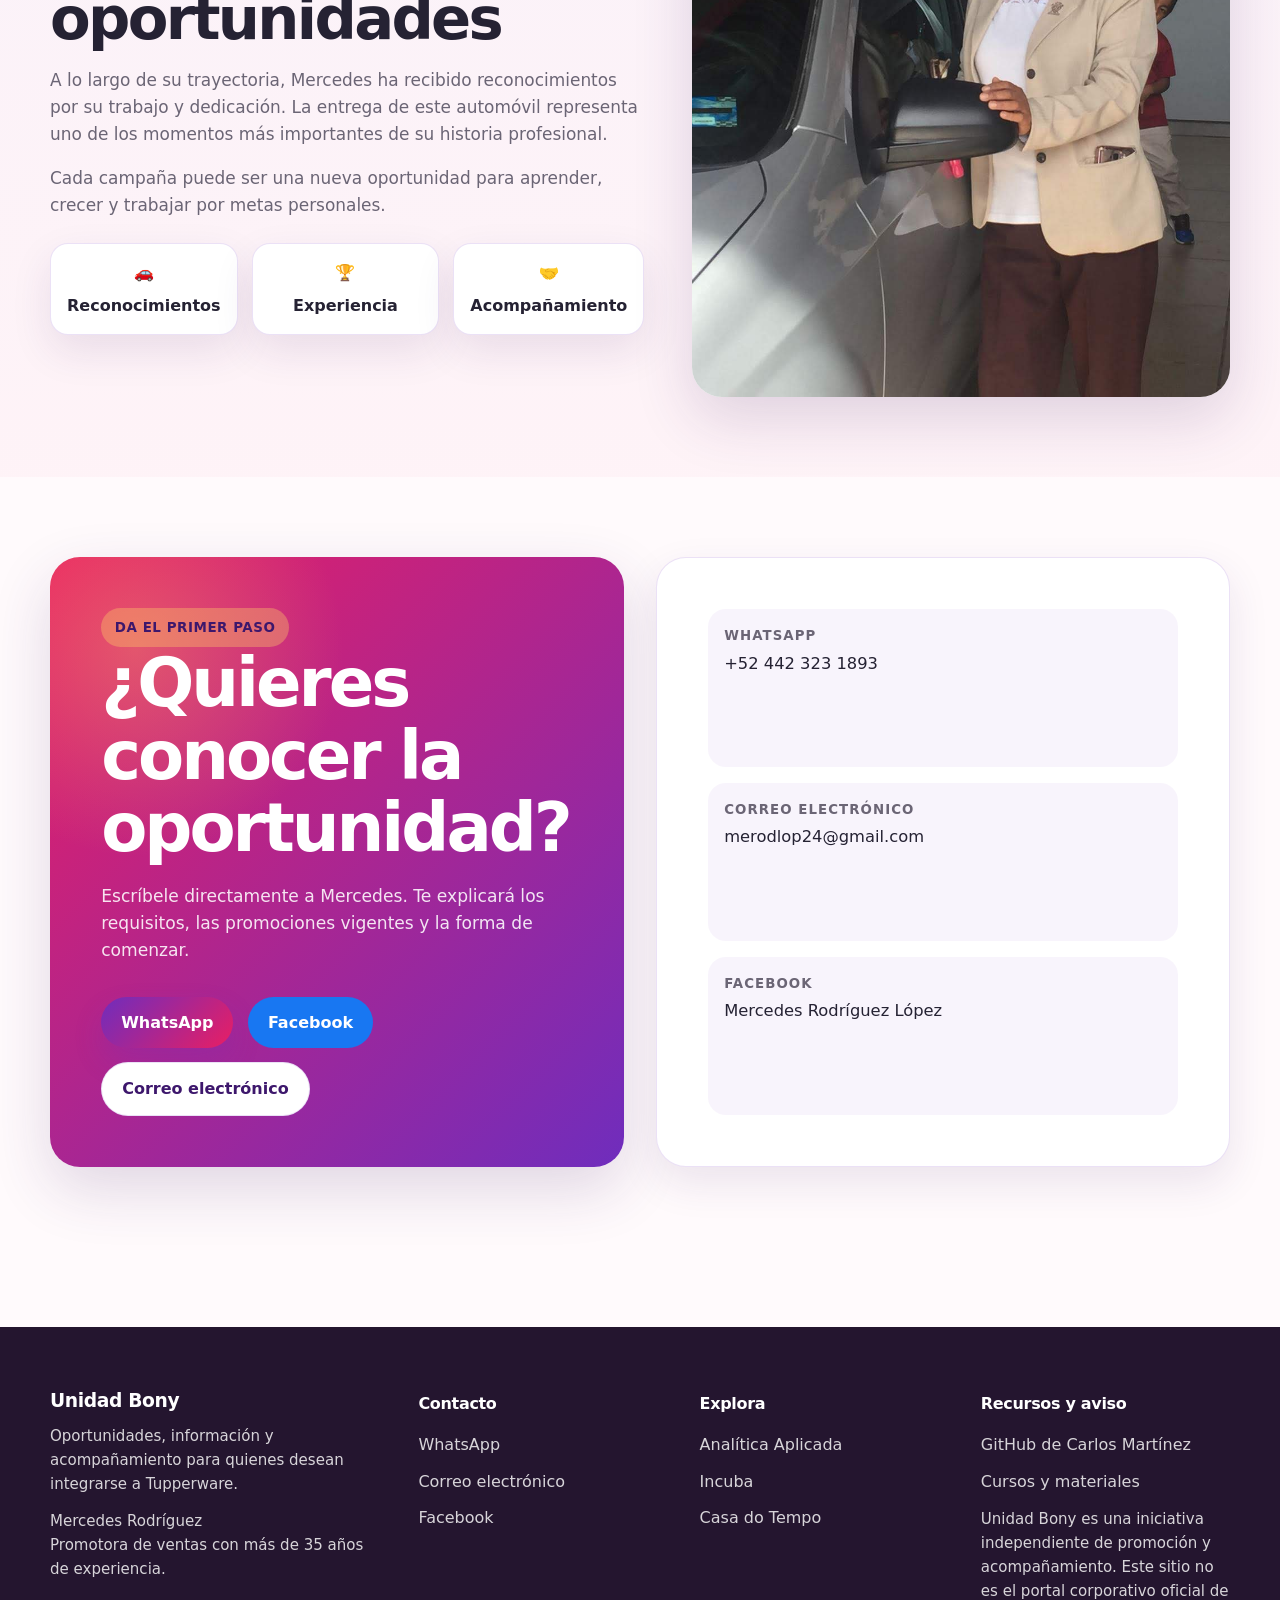
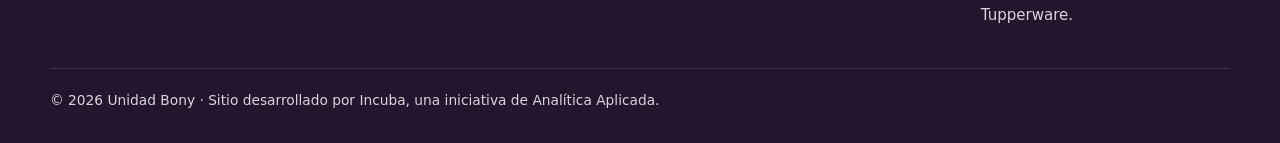
==== commit f41715c8: "favicon" ====
--- a/unidadbony/index.html
+++ b/unidadbony/index.html
@@ -3,6 +3,9 @@
 <head>
   <meta charset="UTF-8" />
   <meta name="viewport" content="width=device-width, initial-scale=1.0" />
+  <link rel="icon" type="image/png" href="fav_icon_bony.png">
+  <link rel="shortcut icon" href="fav_icon_bony.png">
+  <link rel="apple-touch-icon" href="fav_icon_bony.png">
 
   <title>Unidad Bony | Oportunidad Tupperware con Mercedes Rodríguez</title>
 
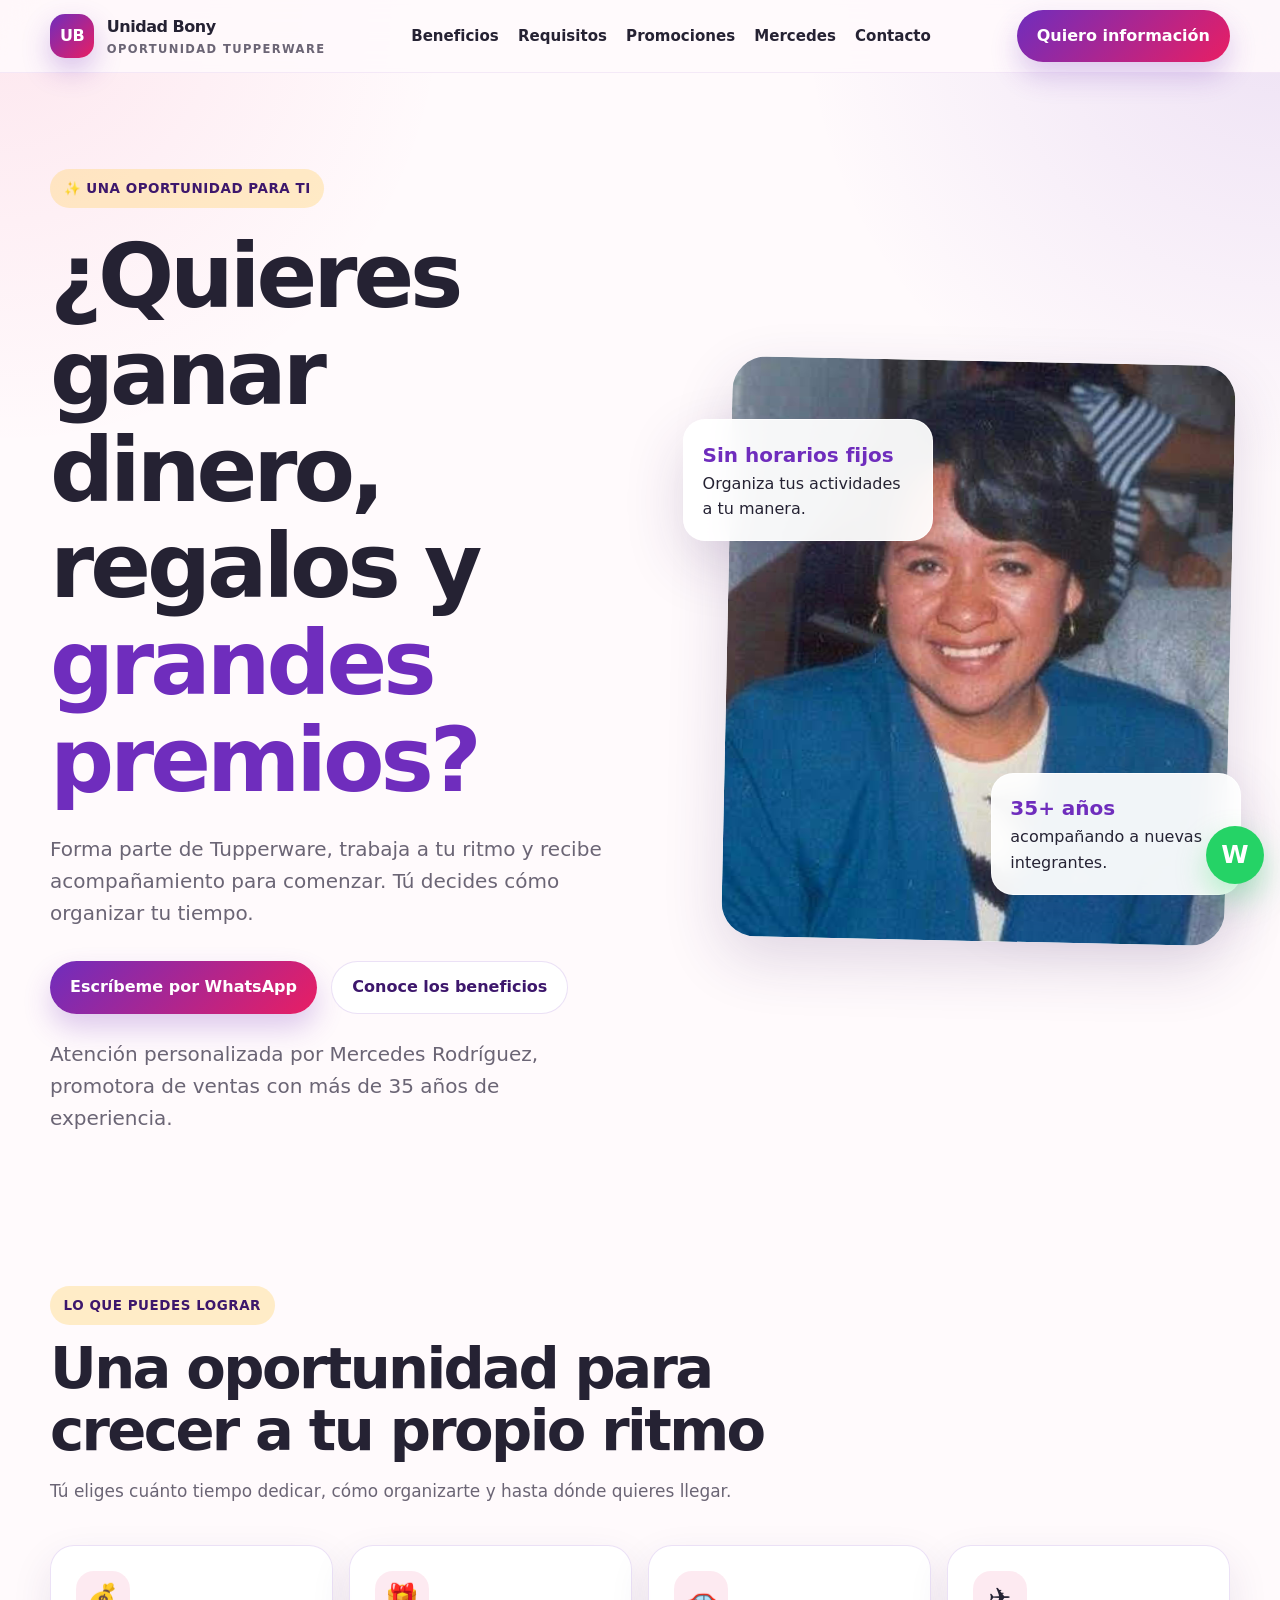
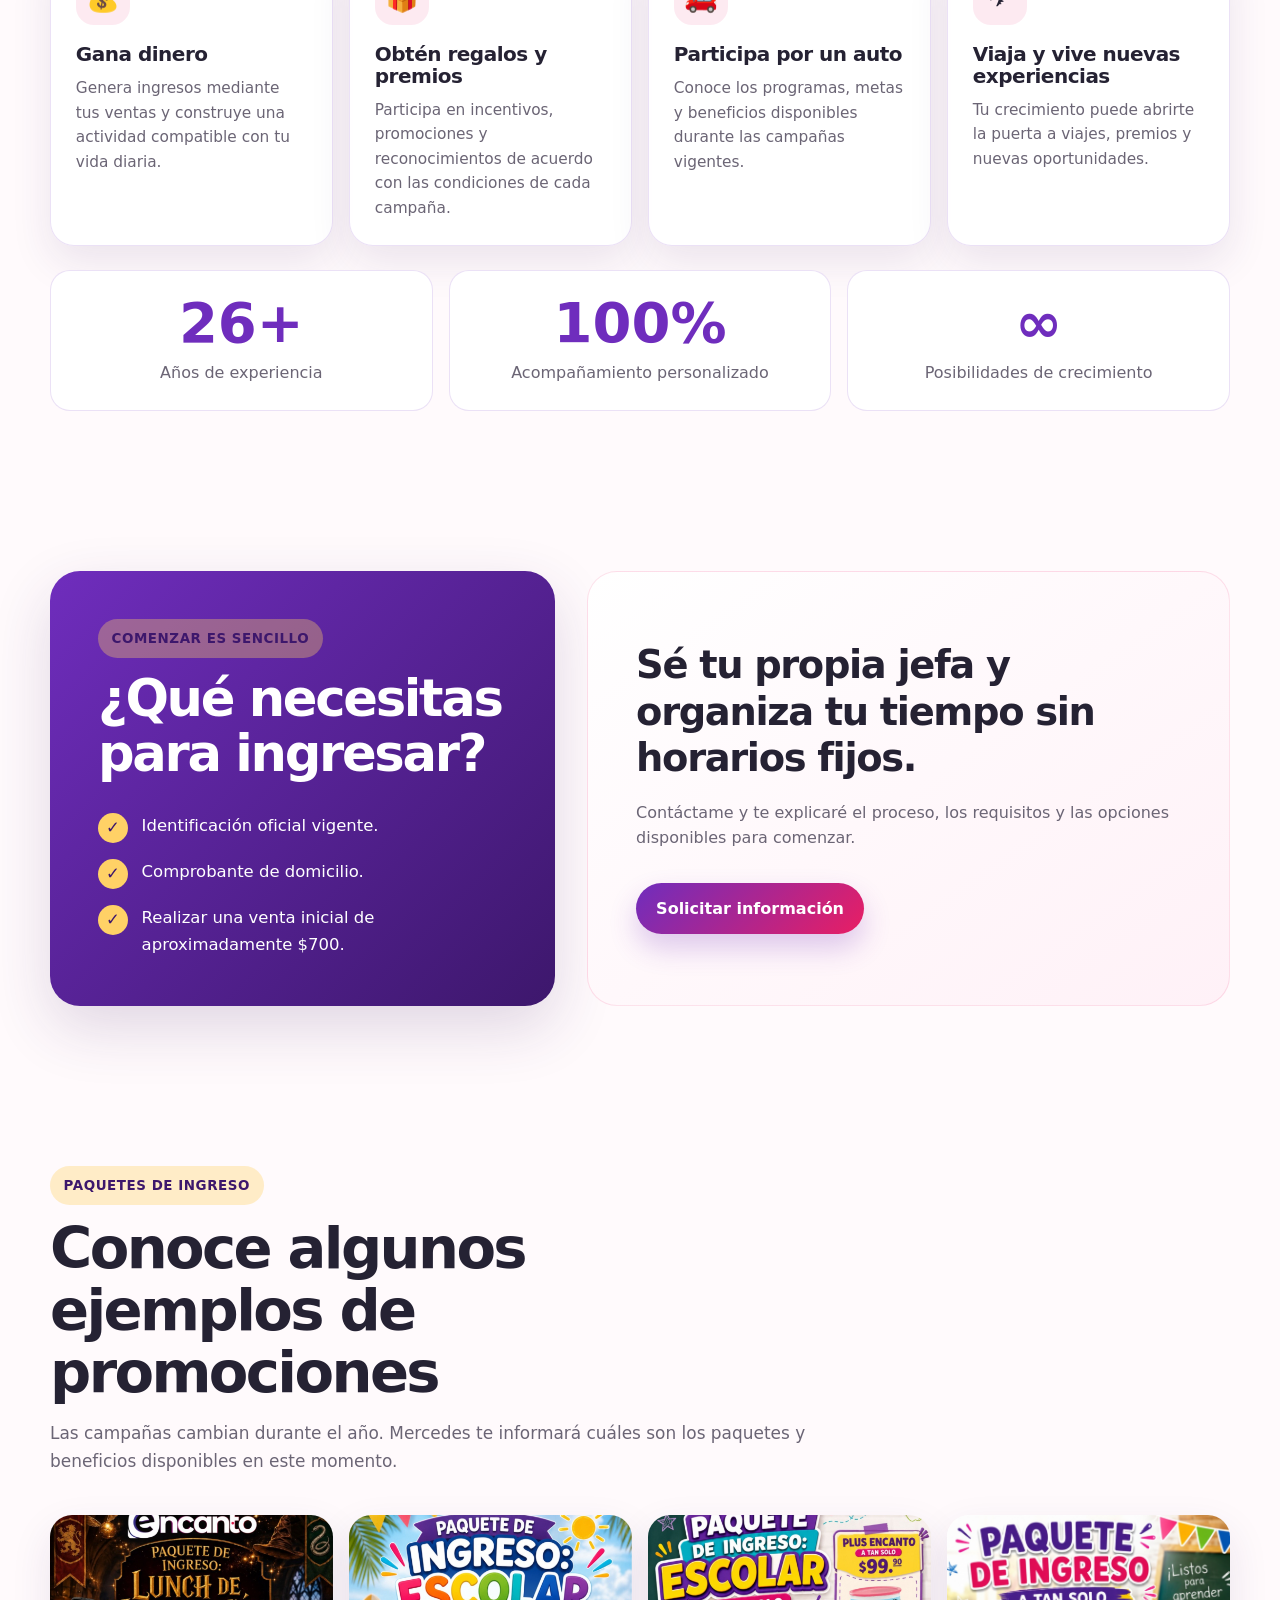
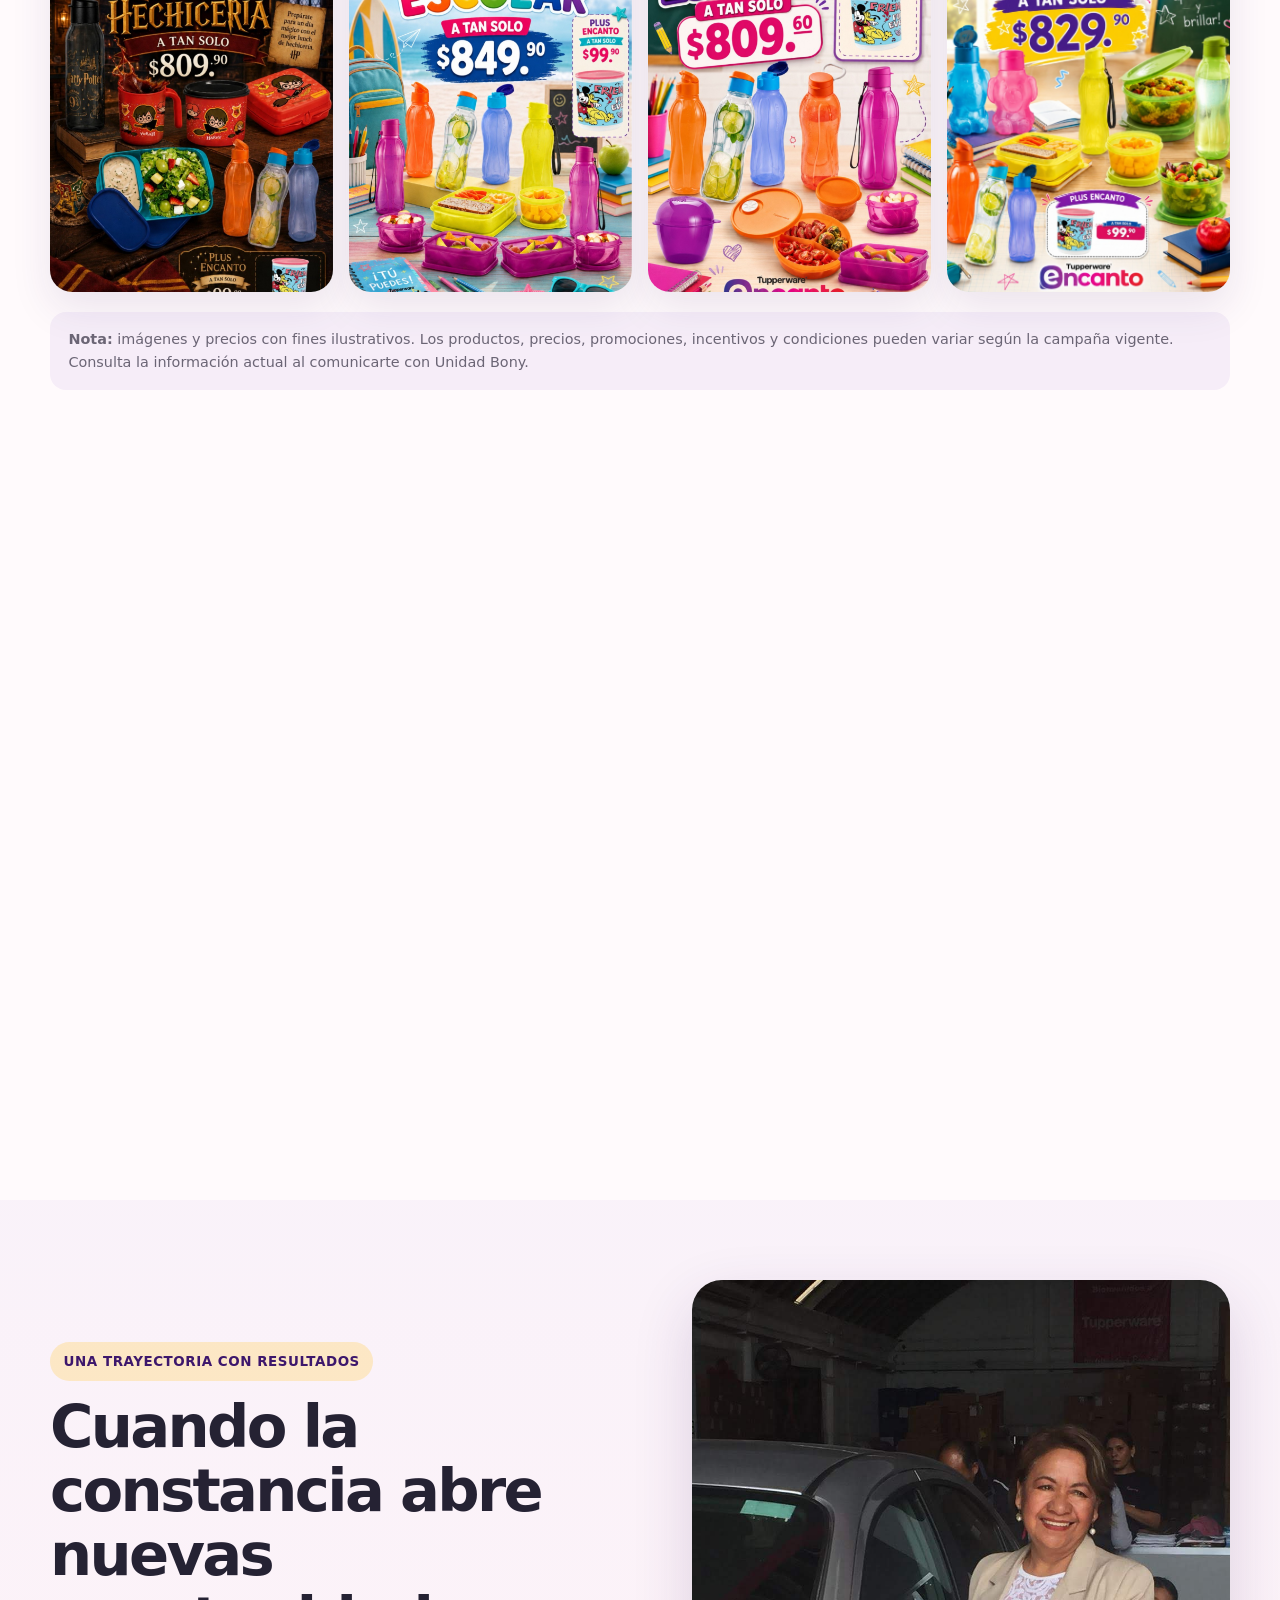
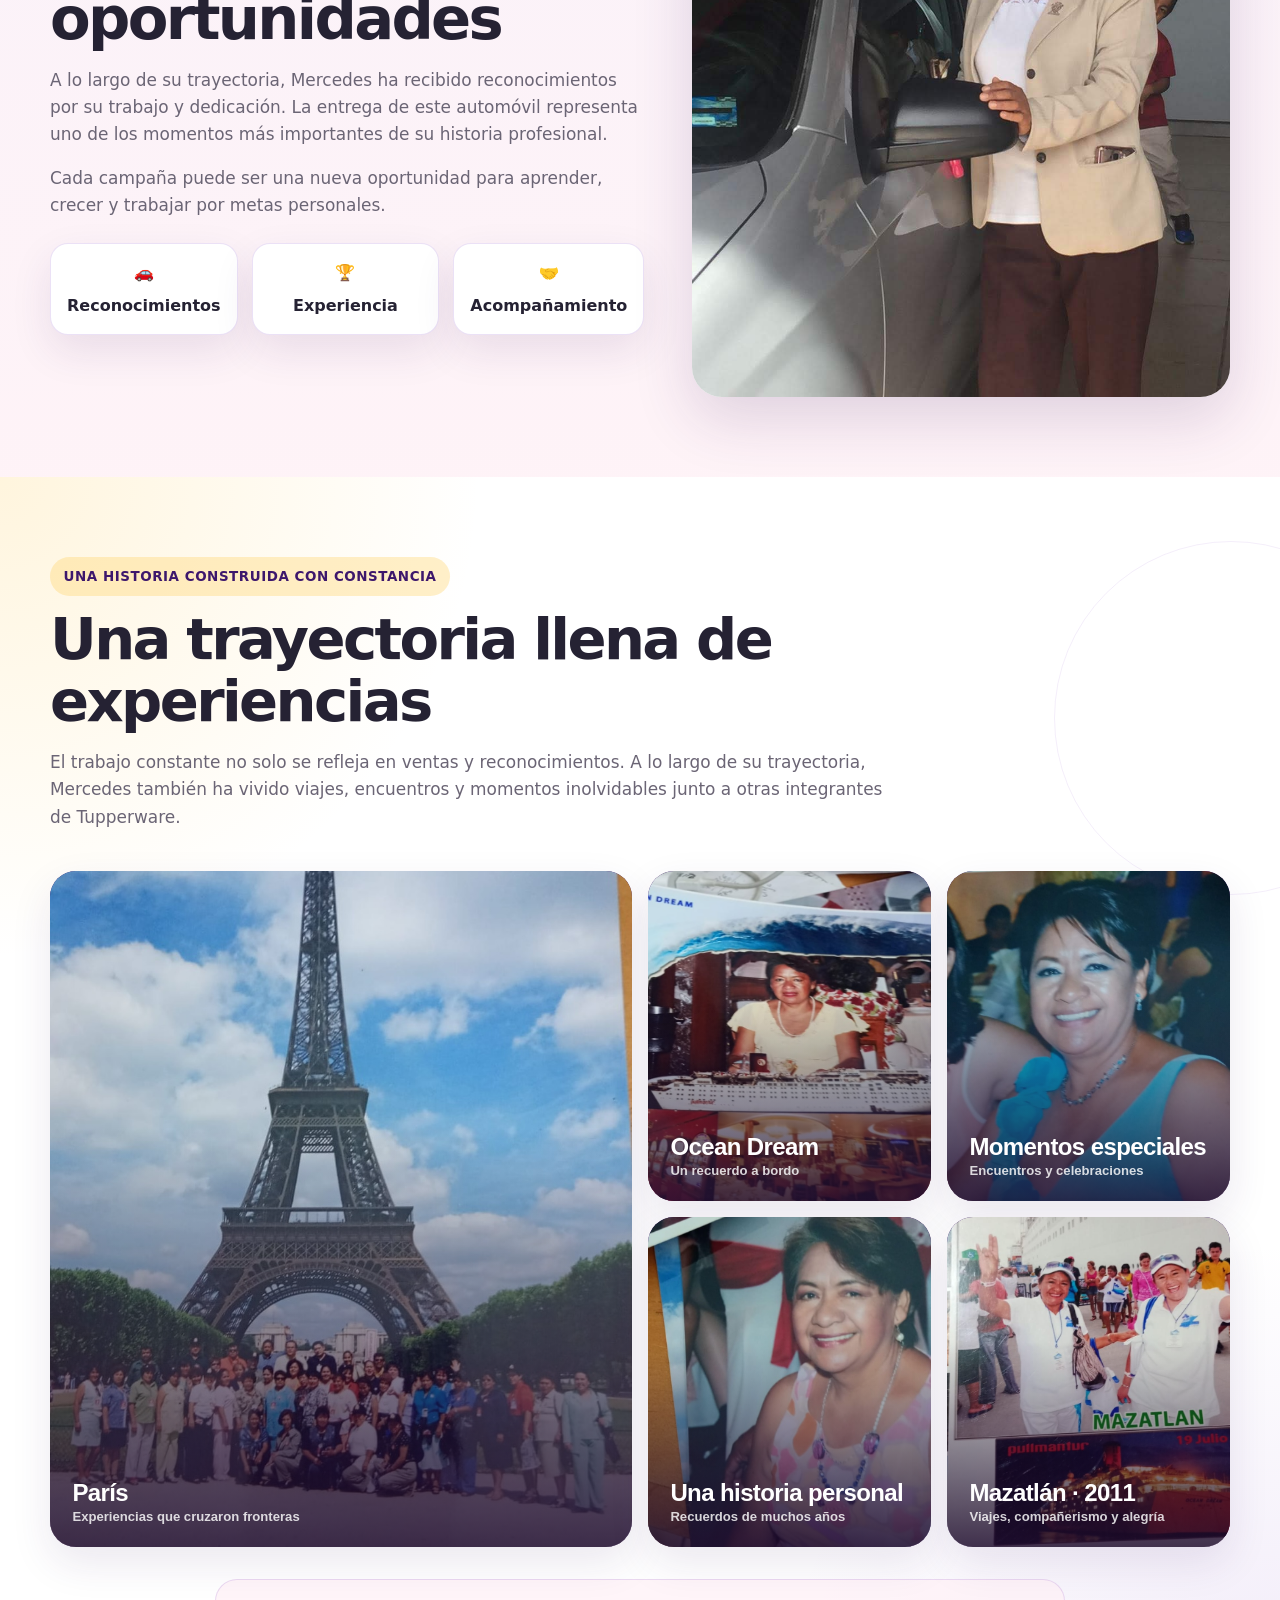
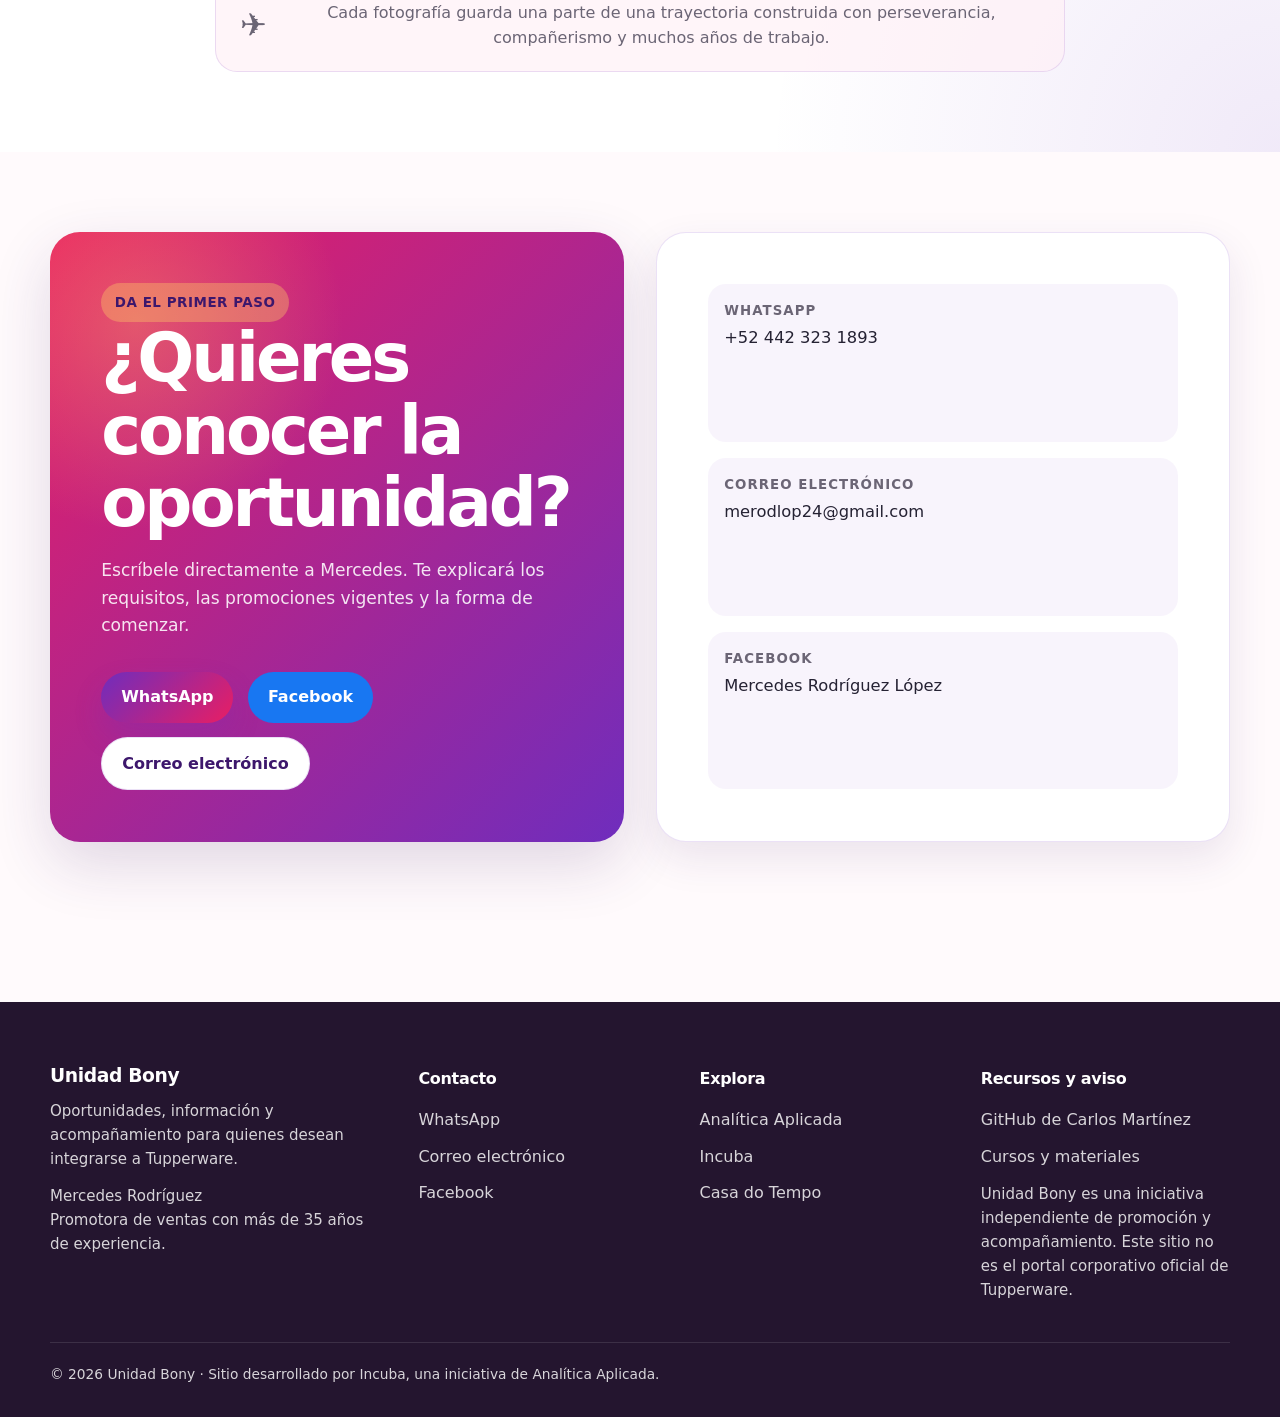
==== commit 8082e388: "mas fotos" ====
--- a/unidadbony/index.html
+++ b/unidadbony/index.html
@@ -879,6 +879,249 @@
         max-width: none;
       }
     }
+
+        /* =====================================================
+       TRAYECTORIA Y EXPERIENCIAS
+       ===================================================== */
+
+    .trayectoria {
+      position: relative;
+      overflow: hidden;
+      background:
+        radial-gradient(
+          circle at top left,
+          rgba(255, 209, 102, 0.22),
+          transparent 30rem
+        ),
+        radial-gradient(
+          circle at bottom right,
+          rgba(111, 45, 189, 0.10),
+          transparent 32rem
+        ),
+        var(--blanco);
+    }
+
+    .trayectoria::before {
+      content: "";
+      position: absolute;
+      top: 4rem;
+      right: -8rem;
+      width: 22rem;
+      height: 22rem;
+      border: 1px solid rgba(111, 45, 189, 0.08);
+      border-radius: 50%;
+      pointer-events: none;
+    }
+
+    .trayectoria-encabezado {
+      position: relative;
+      z-index: 1;
+      max-width: 850px;
+    }
+
+    .trayectoria-galeria {
+      position: relative;
+      z-index: 1;
+      display: grid;
+      grid-template-columns: repeat(12, 1fr);
+      grid-template-rows: repeat(2, minmax(260px, 330px));
+      gap: 1rem;
+    }
+
+    .trayectoria-foto {
+      position: relative;
+      min-width: 0;
+      padding: 0;
+      overflow: hidden;
+      border: 0;
+      border-radius: 26px;
+      background: var(--morado-oscuro);
+      box-shadow: var(--sombra-suave);
+      cursor: pointer;
+      isolation: isolate;
+    }
+
+    .trayectoria-foto-principal {
+      grid-column: span 6;
+      grid-row: span 2;
+    }
+
+    .trayectoria-foto-crucero {
+      grid-column: span 3;
+    }
+
+    .trayectoria-foto-evento-uno {
+      grid-column: span 3;
+    }
+
+    .trayectoria-foto-evento-dos {
+      grid-column: span 3;
+    }
+
+    .trayectoria-foto-mazatlan {
+      grid-column: span 3;
+    }
+
+    .trayectoria-foto img {
+      width: 100%;
+      height: 100%;
+      object-fit: cover;
+      transition:
+        transform 0.45s ease,
+        filter 0.45s ease;
+    }
+
+    .trayectoria-foto-principal img {
+      object-position: center center;
+    }
+
+    .trayectoria-foto-crucero img {
+      object-position: center center;
+    }
+
+    .trayectoria-foto-evento-uno img,
+    .trayectoria-foto-evento-dos img {
+      object-position: center 24%;
+    }
+
+    .trayectoria-foto-mazatlan img {
+      object-position: center center;
+    }
+
+    .trayectoria-foto::after {
+      content: "";
+      position: absolute;
+      inset: 0;
+      z-index: 1;
+      background:
+        linear-gradient(
+          180deg,
+          transparent 38%,
+          rgba(31, 12, 48, 0.82) 100%
+        );
+      pointer-events: none;
+    }
+
+    .trayectoria-overlay {
+      position: absolute;
+      left: 0;
+      right: 0;
+      bottom: 0;
+      z-index: 2;
+      display: flex;
+      flex-direction: column;
+      align-items: flex-start;
+      gap: 0.2rem;
+      padding: 1.4rem;
+      color: var(--blanco);
+      text-align: left;
+      pointer-events: none;
+    }
+
+    .trayectoria-lugar {
+      font-size: clamp(1.1rem, 2vw, 1.5rem);
+      font-weight: 900;
+      line-height: 1.1;
+      letter-spacing: -0.025em;
+    }
+
+    .trayectoria-descripcion {
+      color: rgba(255, 255, 255, 0.82);
+      font-size: 0.82rem;
+      font-weight: 650;
+    }
+
+    .trayectoria-foto:hover img {
+      transform: scale(1.045);
+      filter: saturate(1.06);
+    }
+
+    .trayectoria-foto:focus-visible {
+      outline: 4px solid var(--amarillo);
+      outline-offset: 4px;
+    }
+
+    .trayectoria-mensaje {
+      max-width: 850px;
+      display: flex;
+      align-items: center;
+      gap: 1rem;
+      margin: 2rem auto 0;
+      padding: 1.25rem 1.5rem;
+      border: 1px solid var(--borde);
+      border-radius: 22px;
+      color: var(--texto-suave);
+      background: rgba(255, 240, 246, 0.66);
+      text-align: center;
+    }
+
+    .trayectoria-mensaje span {
+      flex: 0 0 auto;
+      font-size: 2rem;
+    }
+
+    .trayectoria-mensaje p {
+      margin: 0;
+    }
+
+    @media (max-width: 920px) {
+      .trayectoria-galeria {
+        grid-template-columns: repeat(2, 1fr);
+        grid-template-rows: none;
+      }
+
+      .trayectoria-foto,
+      .trayectoria-foto-principal,
+      .trayectoria-foto-crucero,
+      .trayectoria-foto-evento-uno,
+      .trayectoria-foto-evento-dos,
+      .trayectoria-foto-mazatlan {
+        grid-column: auto;
+        grid-row: auto;
+        min-height: 320px;
+      }
+
+      .trayectoria-foto-principal {
+        grid-column: span 2;
+        min-height: 520px;
+      }
+
+      .trayectoria-foto-mazatlan {
+        grid-column: span 2;
+        min-height: 400px;
+      }
+    }
+
+    @media (max-width: 620px) {
+      .trayectoria-galeria {
+        grid-template-columns: 1fr;
+      }
+
+      .trayectoria-foto,
+      .trayectoria-foto-principal,
+      .trayectoria-foto-crucero,
+      .trayectoria-foto-evento-uno,
+      .trayectoria-foto-evento-dos,
+      .trayectoria-foto-mazatlan {
+        grid-column: auto;
+        min-height: 360px;
+      }
+
+      .trayectoria-foto-principal {
+        min-height: 520px;
+      }
+
+      .trayectoria-foto-crucero,
+      .trayectoria-foto-mazatlan {
+        min-height: 300px;
+      }
+
+      .trayectoria-mensaje {
+        align-items: flex-start;
+        text-align: left;
+      }
+    }
+    
   </style>
 </head>
 
@@ -1238,6 +1481,139 @@
             alt="Entrega de automóvil a Mercedes Rodríguez como reconocimiento a su trabajo"
             loading="lazy"
           />
+        </div>
+      </div>
+    </section>
+    <!-- Trayectoria y experiencias -->
+    <section class="trayectoria" id="trayectoria">
+      <div class="contenedor">
+        <div class="encabezado-seccion trayectoria-encabezado revelar">
+          <span class="etiqueta">Una historia construida con constancia</span>
+
+          <h2>Una trayectoria llena de experiencias</h2>
+
+          <p>
+            El trabajo constante no solo se refleja en ventas y reconocimientos.
+            A lo largo de su trayectoria, Mercedes también ha vivido viajes,
+            encuentros y momentos inolvidables junto a otras integrantes de
+            Tupperware.
+          </p>
+        </div>
+
+        <div class="trayectoria-galeria">
+          <!-- París -->
+          <button
+            class="trayectoria-foto trayectoria-foto-principal galeria-item revelar"
+            type="button"
+            data-imagen="img/trayectoria-paris.jpg"
+            aria-label="Ampliar fotografía del viaje a París"
+          >
+            <img
+              src="img/trayectoria-paris.jpg"
+              alt="Viaje grupal de Mercedes Rodríguez y compañeras frente a la Torre Eiffel en París"
+              loading="lazy"
+            />
+
+            <span class="trayectoria-overlay">
+              <span class="trayectoria-lugar">París</span>
+              <span class="trayectoria-descripcion">
+                Experiencias que cruzaron fronteras
+              </span>
+            </span>
+          </button>
+
+          <!-- Crucero -->
+          <button
+            class="trayectoria-foto trayectoria-foto-crucero galeria-item revelar"
+            type="button"
+            data-imagen="img/trayectoria-crucero.jpg"
+            aria-label="Ampliar fotografía del viaje en crucero"
+          >
+            <img
+              src="img/trayectoria-crucero.jpg"
+              alt="Recuerdo de Mercedes Rodríguez durante un viaje en el crucero Ocean Dream"
+              loading="lazy"
+            />
+
+            <span class="trayectoria-overlay">
+              <span class="trayectoria-lugar">Ocean Dream</span>
+              <span class="trayectoria-descripcion">
+                Un recuerdo a bordo
+              </span>
+            </span>
+          </button>
+
+          <!-- Evento 1 -->
+          <button
+            class="trayectoria-foto trayectoria-foto-evento-uno galeria-item revelar"
+            type="button"
+            data-imagen="img/trayectoria-evento-1.jpg"
+            aria-label="Ampliar fotografía de Mercedes en un evento"
+          >
+            <img
+              src="img/trayectoria-evento-1.jpg"
+              alt="Mercedes Rodríguez durante uno de los eventos de su trayectoria"
+              loading="lazy"
+            />
+
+            <span class="trayectoria-overlay">
+              <span class="trayectoria-lugar">Momentos especiales</span>
+              <span class="trayectoria-descripcion">
+                Encuentros y celebraciones
+              </span>
+            </span>
+          </button>
+
+          <!-- Evento 2 -->
+          <button
+            class="trayectoria-foto trayectoria-foto-evento-dos galeria-item revelar"
+            type="button"
+            data-imagen="img/trayectoria-evento-2.jpg"
+            aria-label="Ampliar fotografía de Mercedes durante una convivencia"
+          >
+            <img
+              src="img/trayectoria-evento-2.jpg"
+              alt="Mercedes Rodríguez durante una convivencia especial"
+              loading="lazy"
+            />
+
+            <span class="trayectoria-overlay">
+              <span class="trayectoria-lugar">Una historia personal</span>
+              <span class="trayectoria-descripcion">
+                Recuerdos de muchos años
+              </span>
+            </span>
+          </button>
+
+          <!-- Mazatlán -->
+          <button
+            class="trayectoria-foto trayectoria-foto-mazatlan galeria-item revelar"
+            type="button"
+            data-imagen="img/trayectoria-mazatlan.jpg"
+            aria-label="Ampliar fotografía del viaje a Mazatlán"
+          >
+            <img
+              src="img/trayectoria-mazatlan.jpg"
+              alt="Mercedes Rodríguez y una compañera durante una convivencia en Mazatlán en 2011"
+              loading="lazy"
+            />
+
+            <span class="trayectoria-overlay">
+              <span class="trayectoria-lugar">Mazatlán · 2011</span>
+              <span class="trayectoria-descripcion">
+                Viajes, compañerismo y alegría
+              </span>
+            </span>
+          </button>
+        </div>
+
+        <div class="trayectoria-mensaje revelar">
+          <span aria-hidden="true">✈️</span>
+
+          <p>
+            Cada fotografía guarda una parte de una trayectoria construida con
+            perseverancia, compañerismo y muchos años de trabajo.
+          </p>
         </div>
       </div>
     </section>
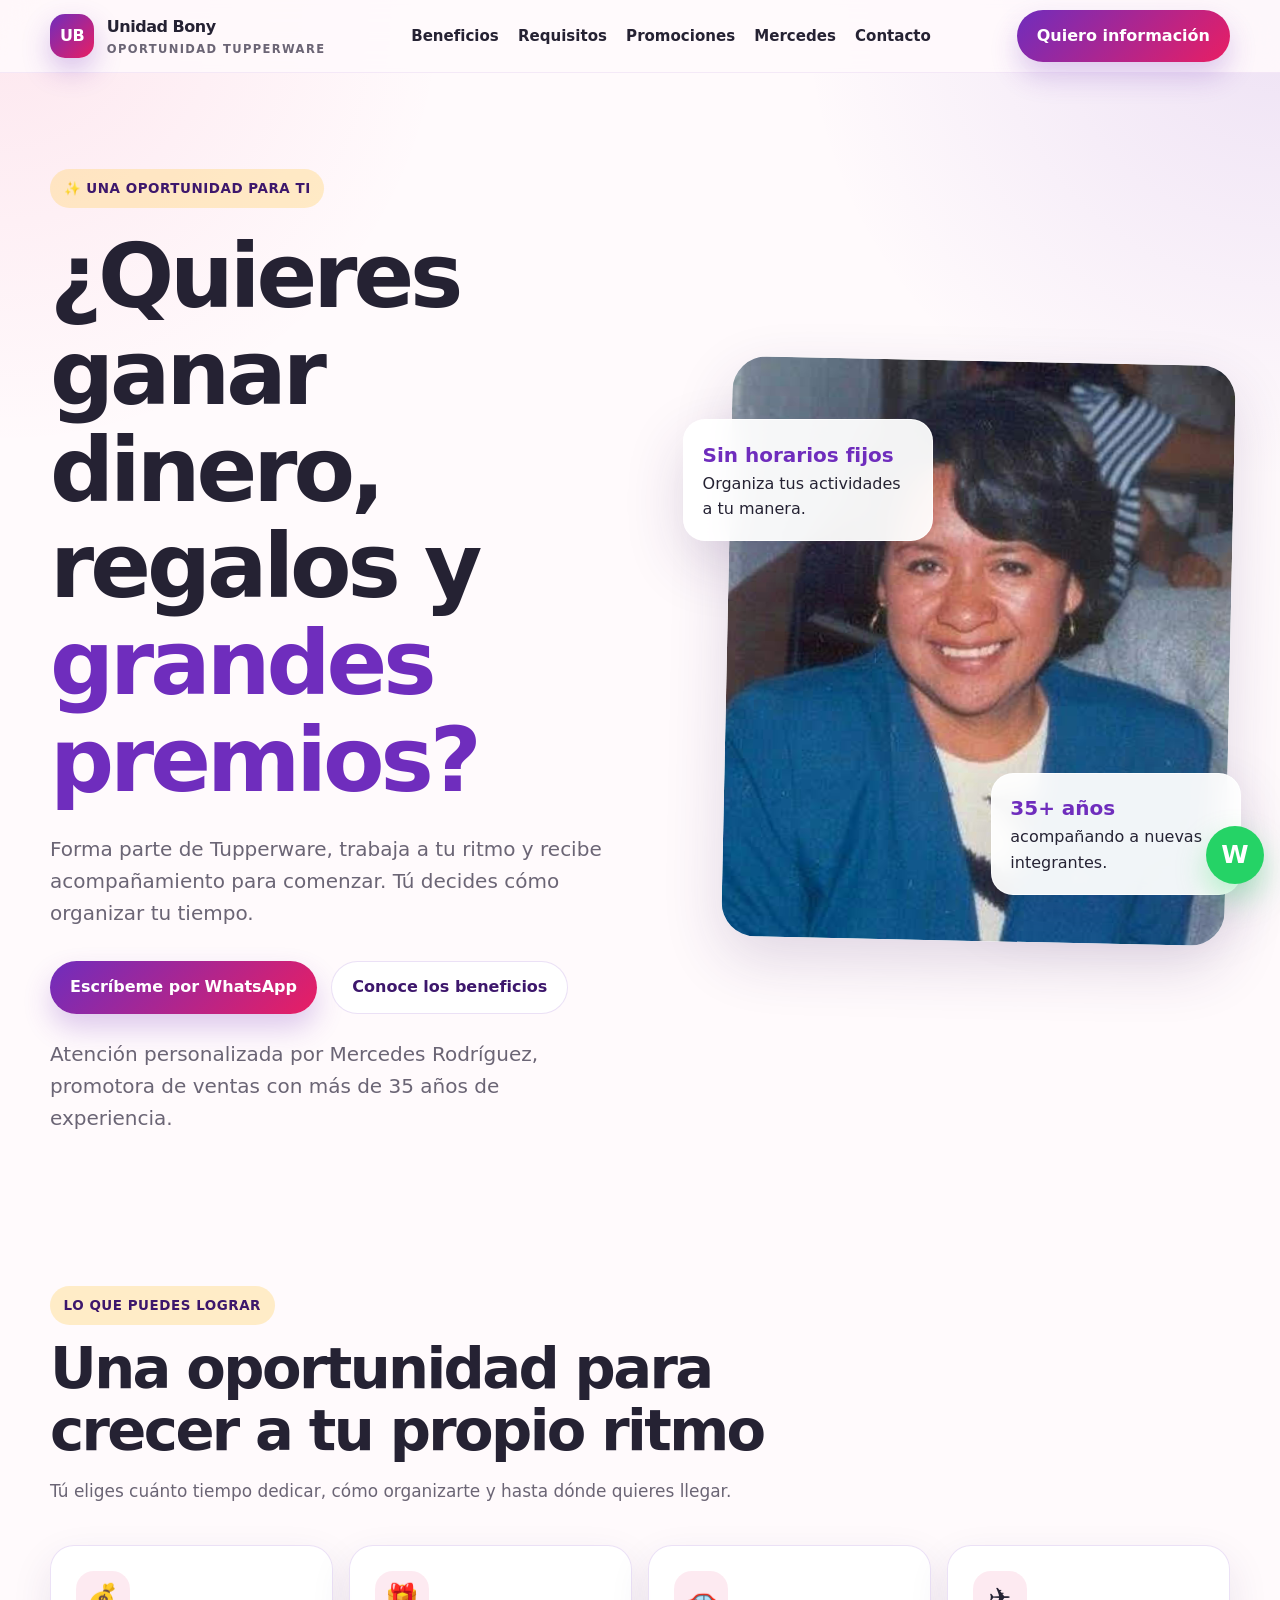
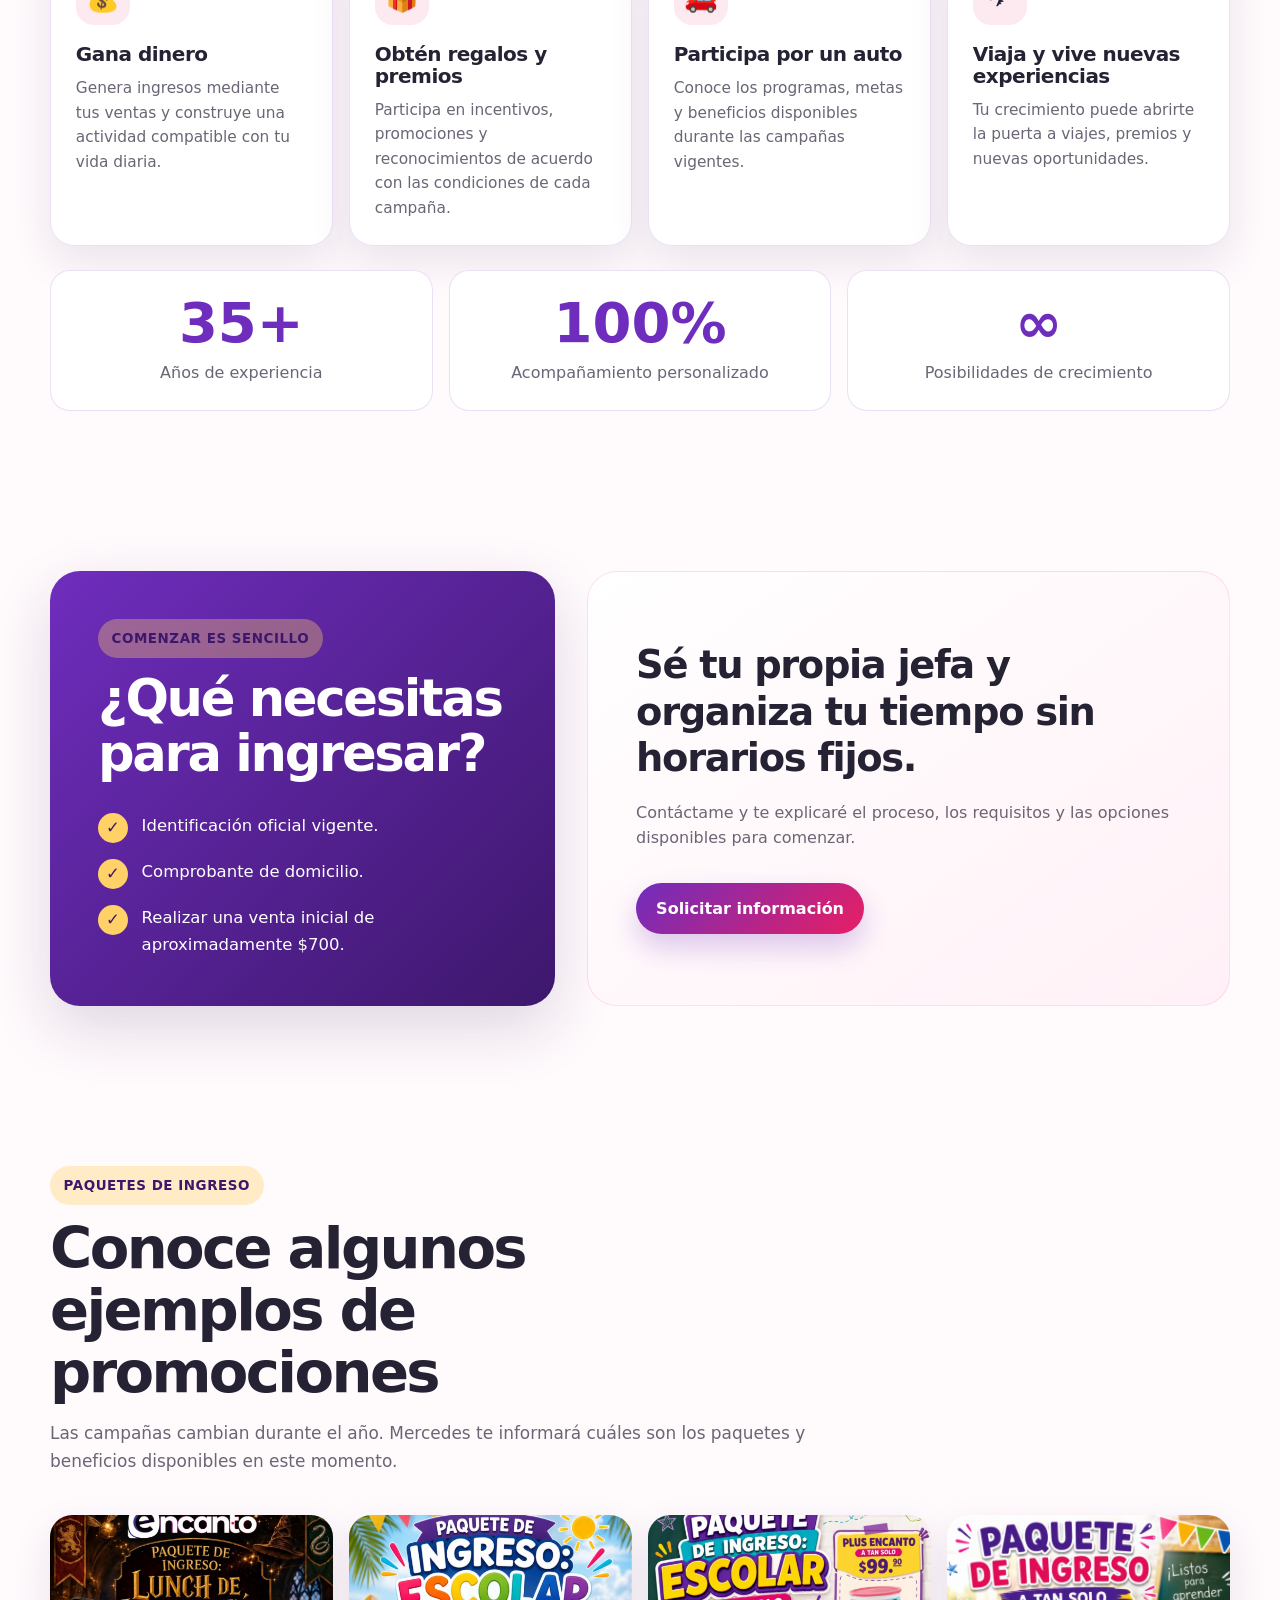
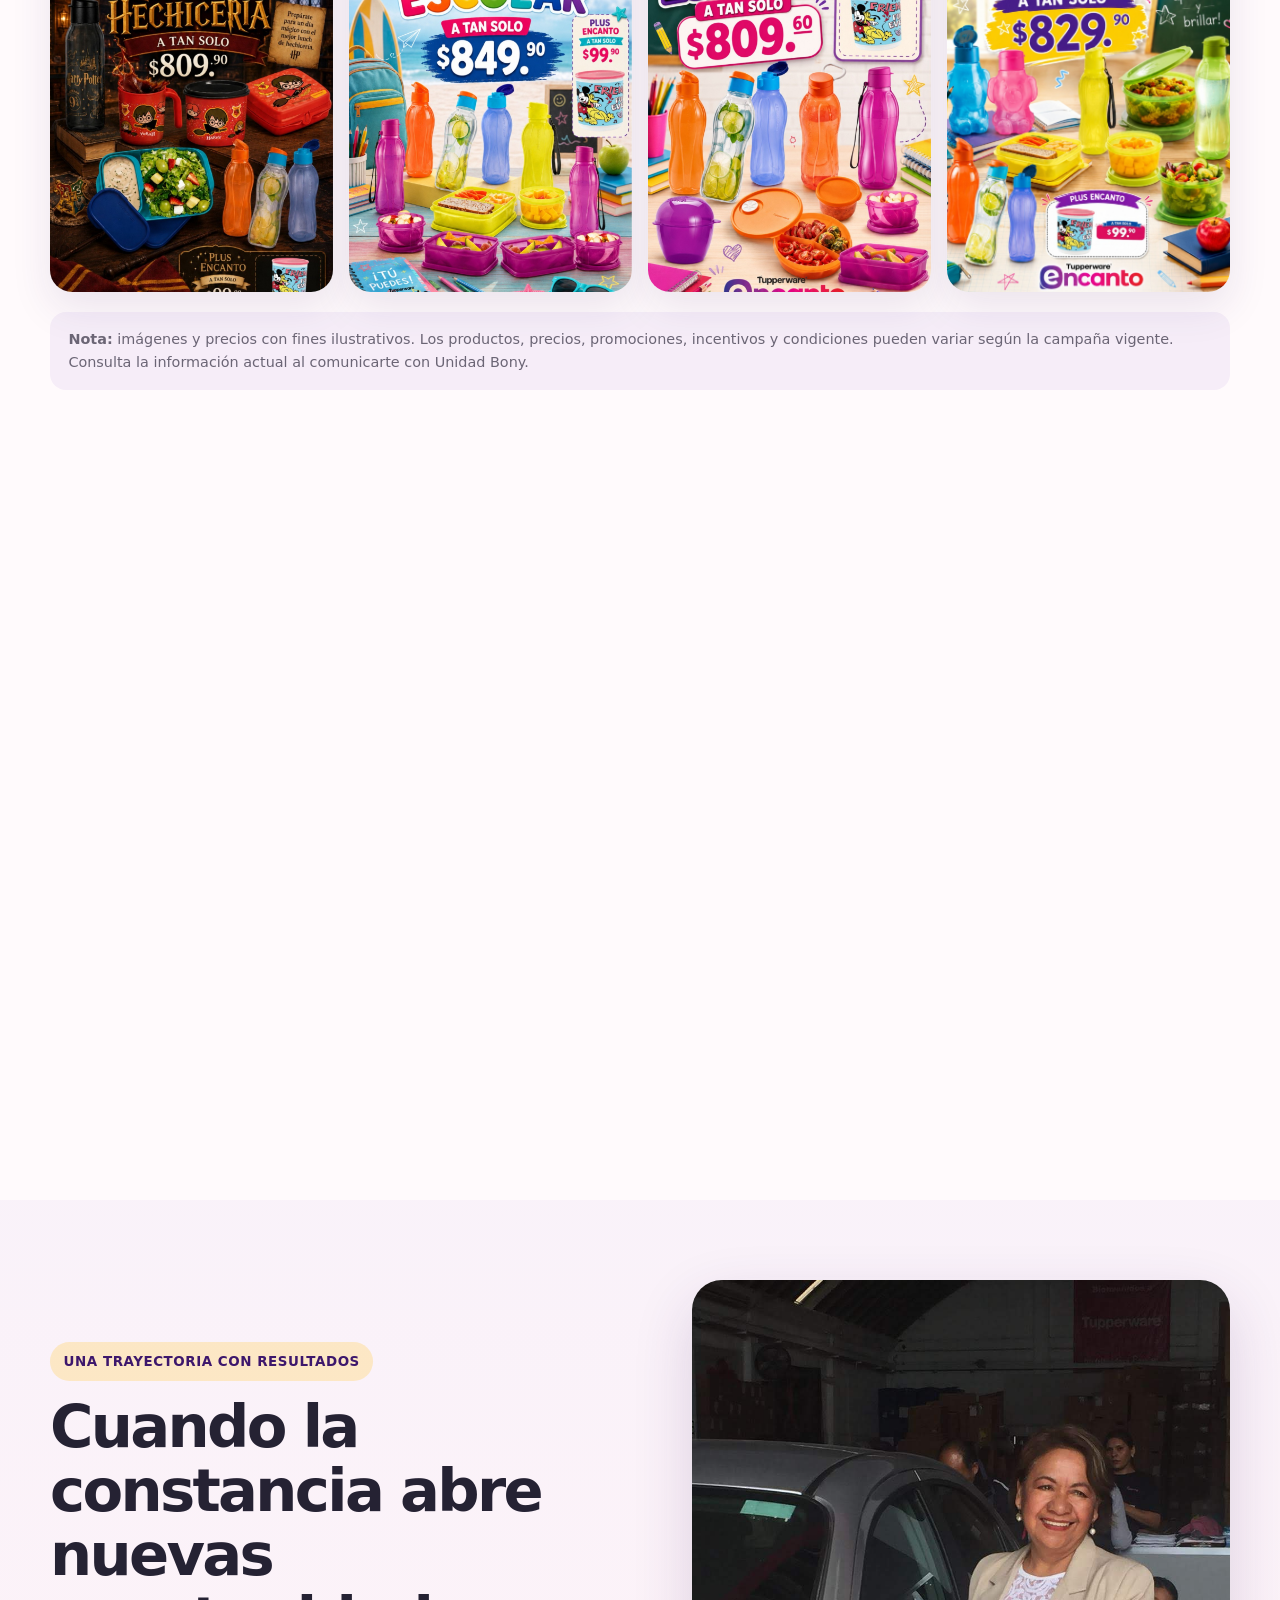
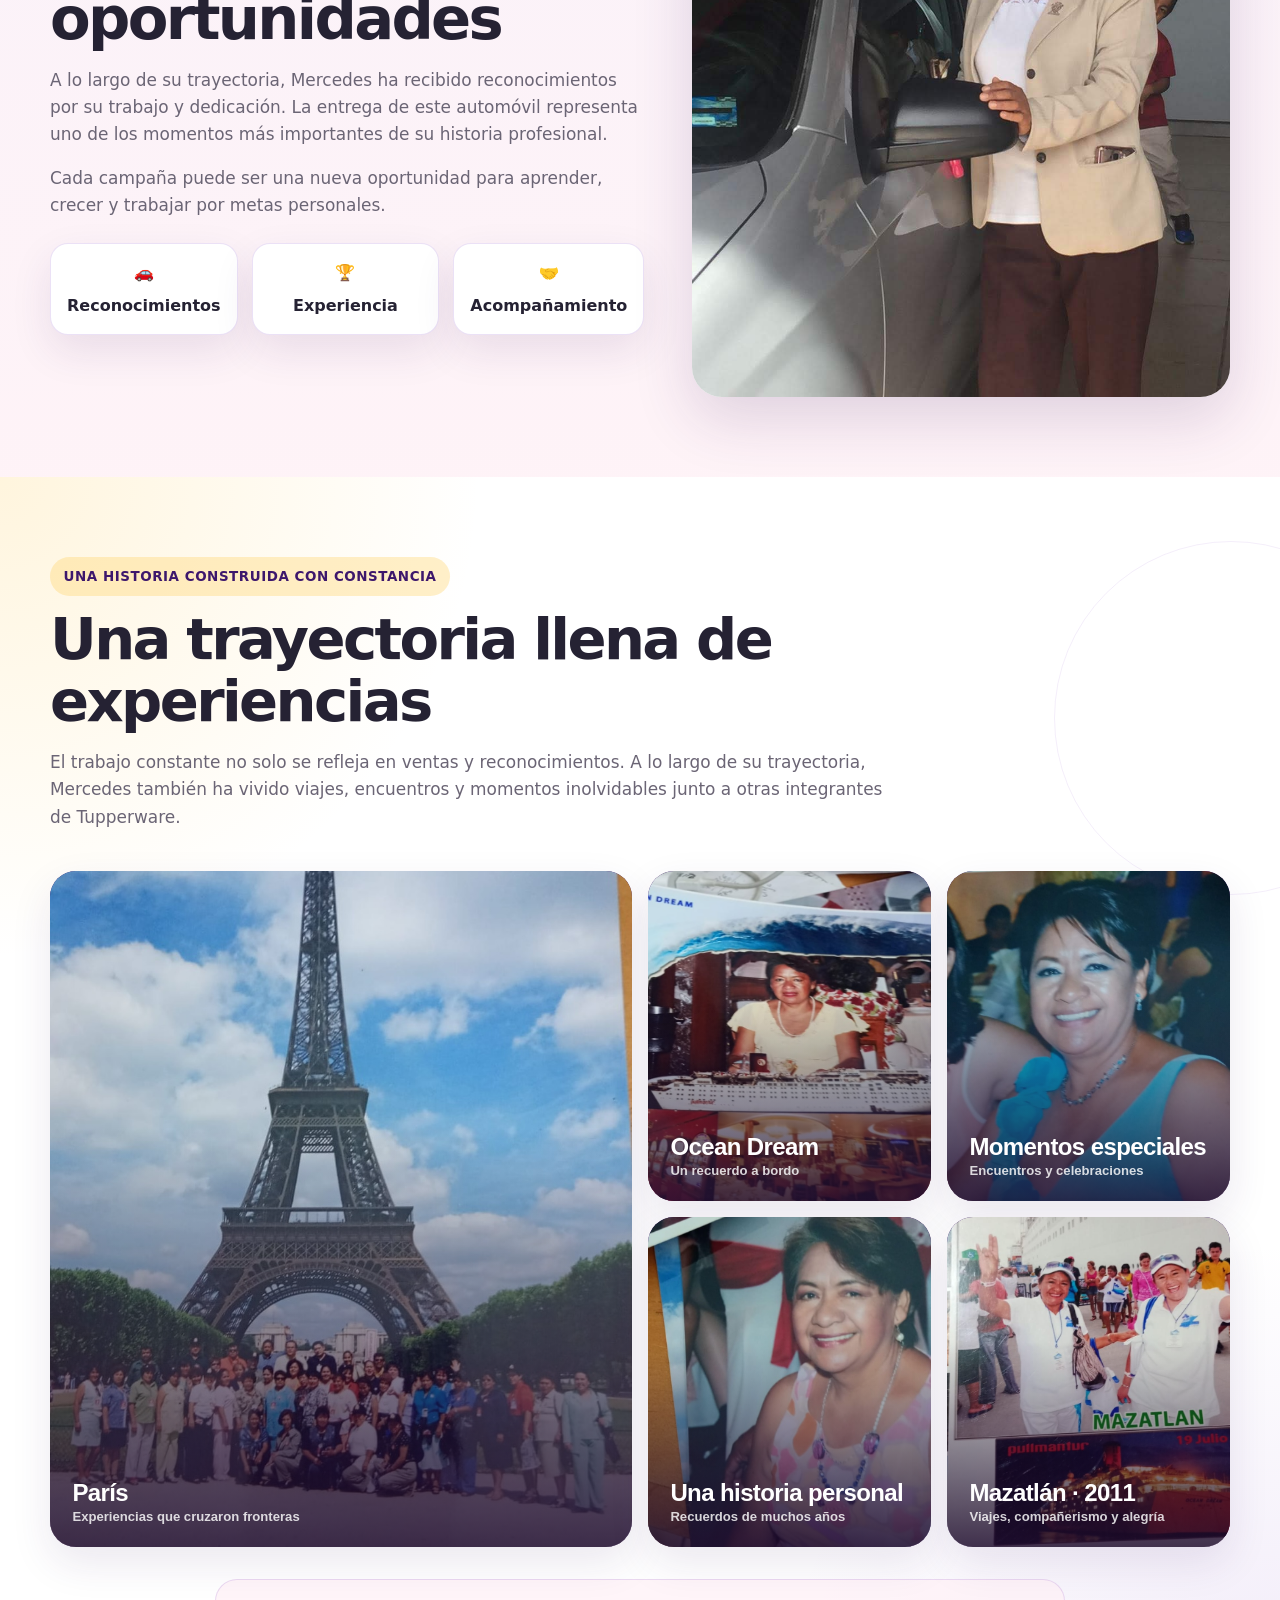
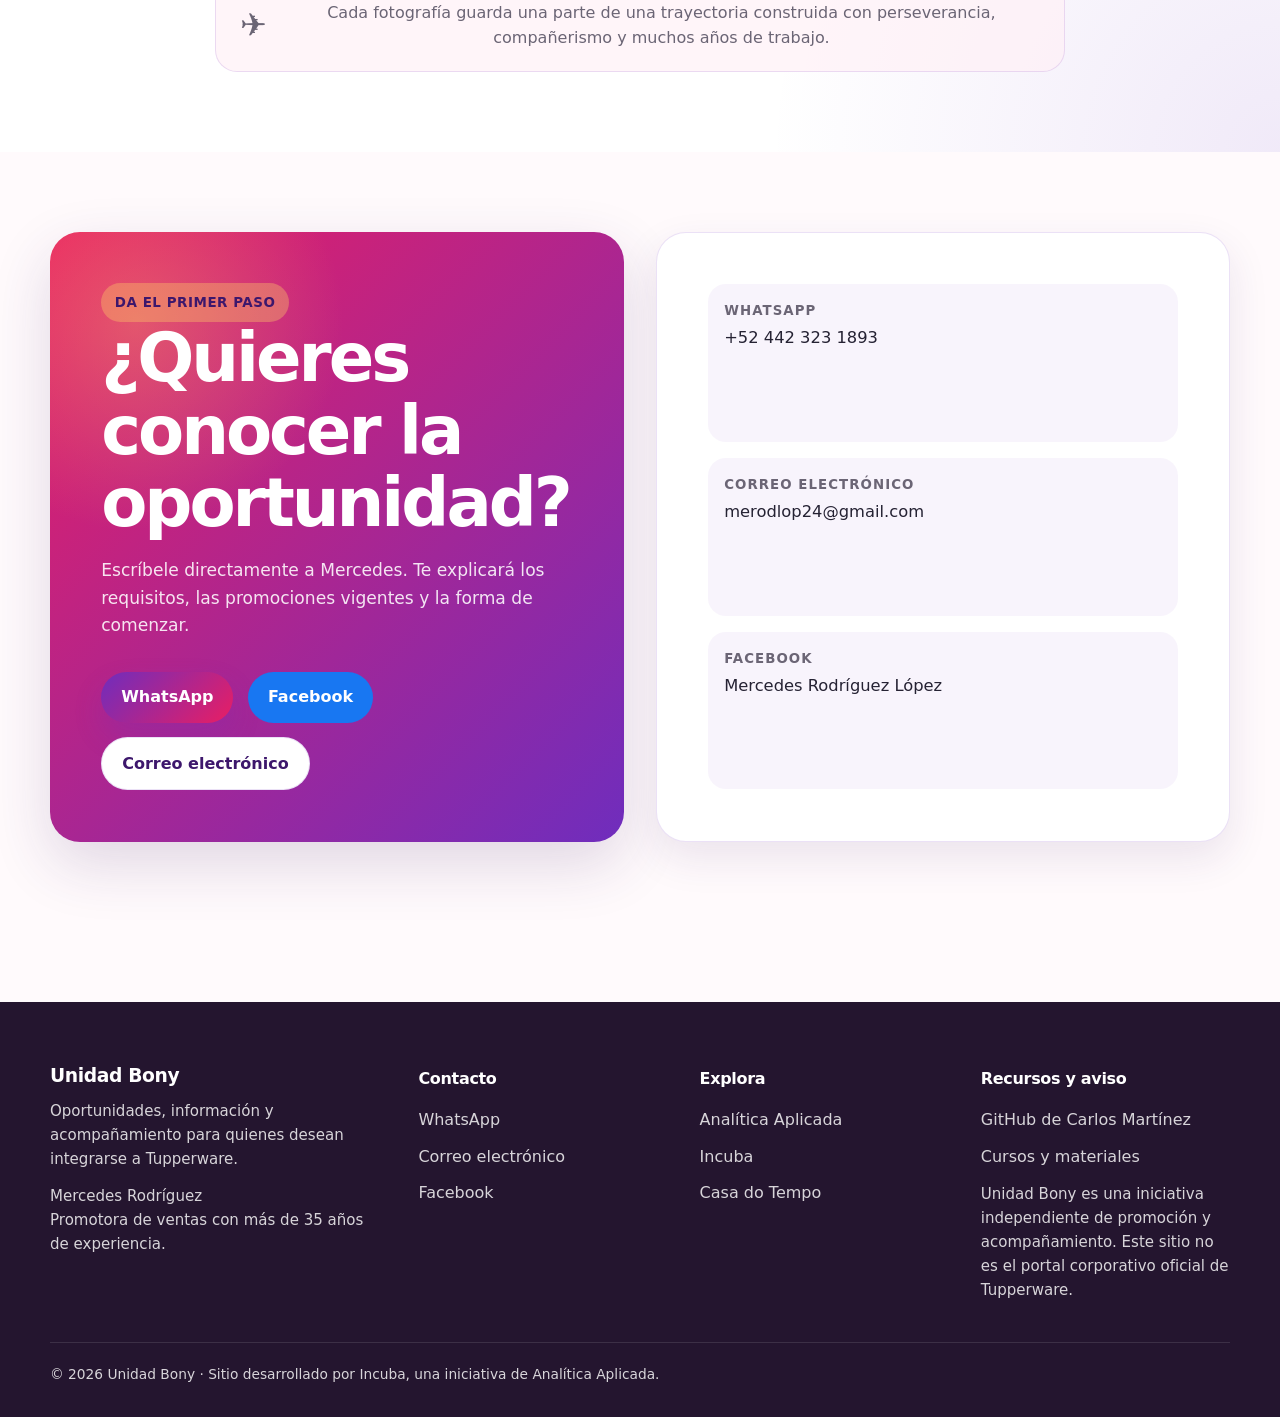
==== commit 5be163c1: "actualizacion" ====
--- a/unidadbony/index.html
+++ b/unidadbony/index.html
@@ -1121,7 +1121,7 @@
         text-align: left;
       }
     }
-    
+
   </style>
 </head>
 
@@ -1747,7 +1747,7 @@
             Incuba
           </a>
 
-          <a href="#" aria-label="Casa do Tempo, próximamente">
+          <a href="https://casa-do-tempo.analiticaaplicada.mx/" aria-label="Casa do Tempo, próximamente">
             Casa do Tempo
           </a>
 
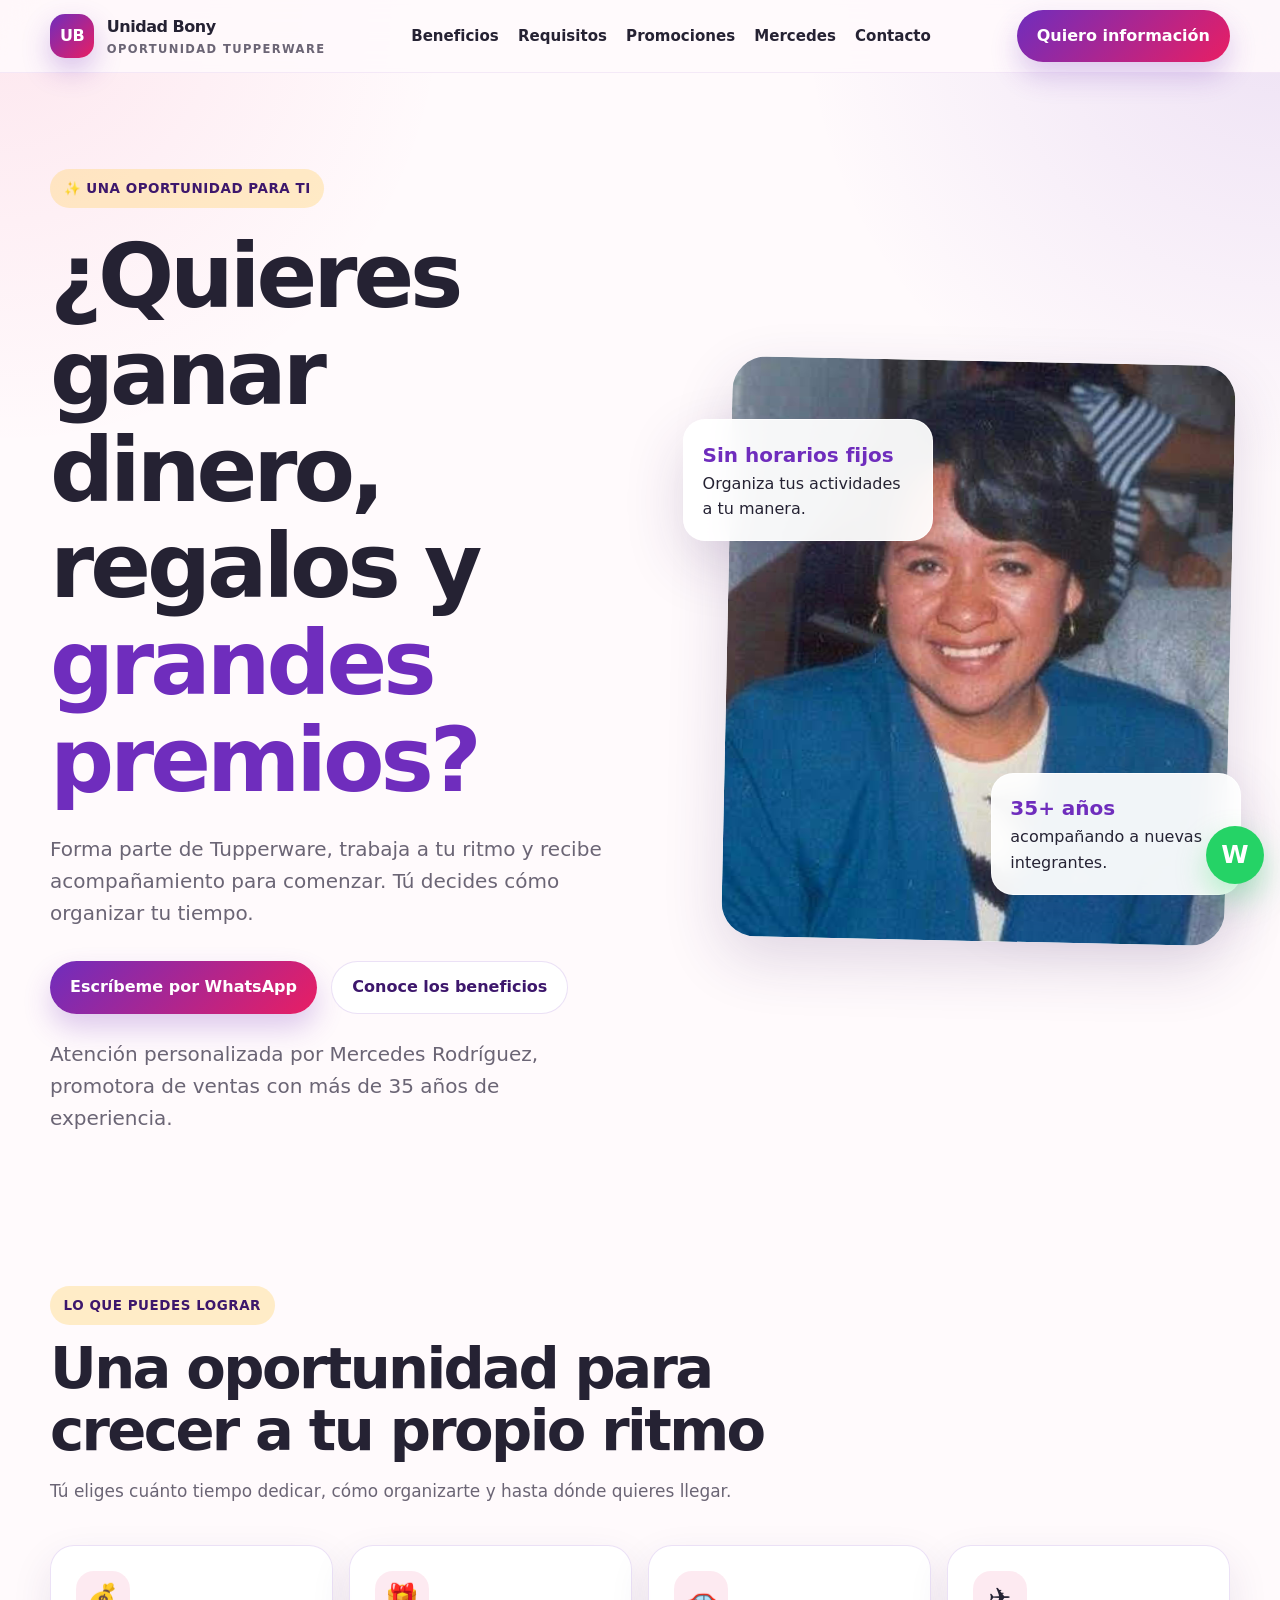
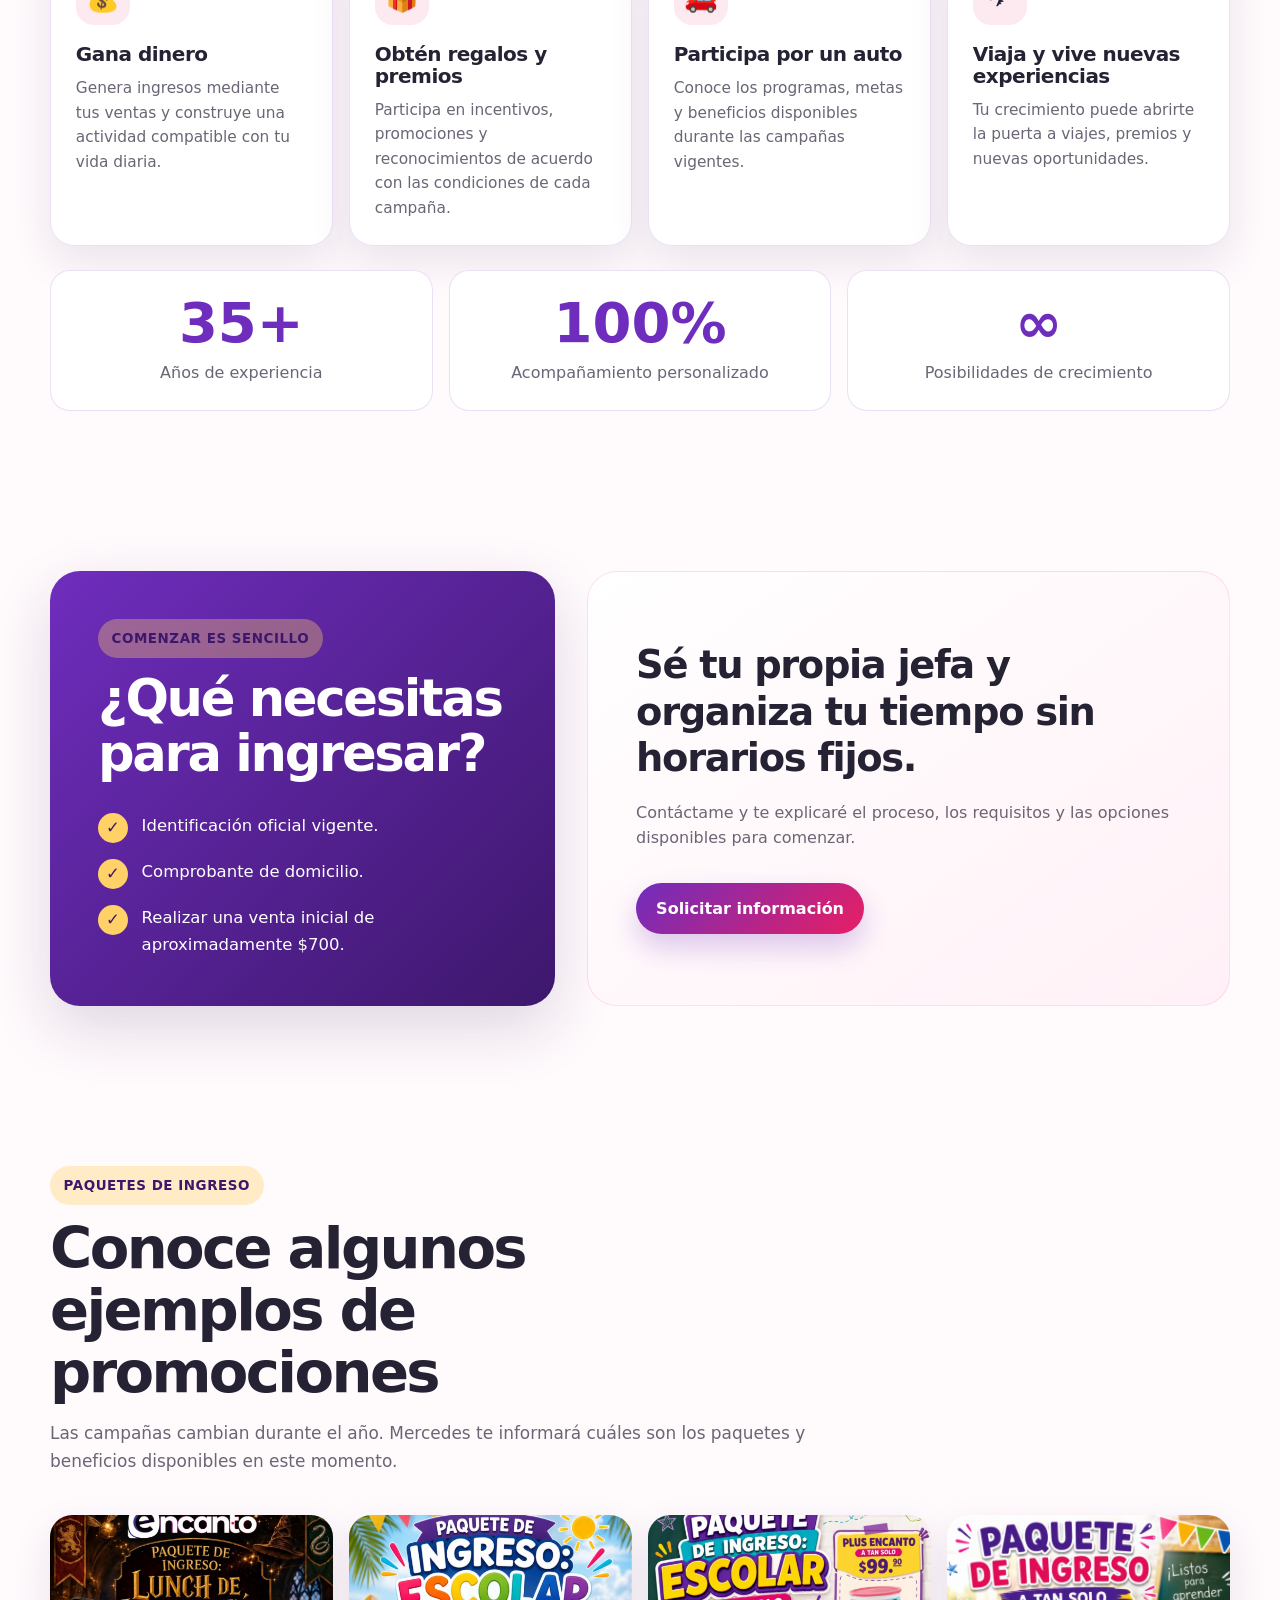
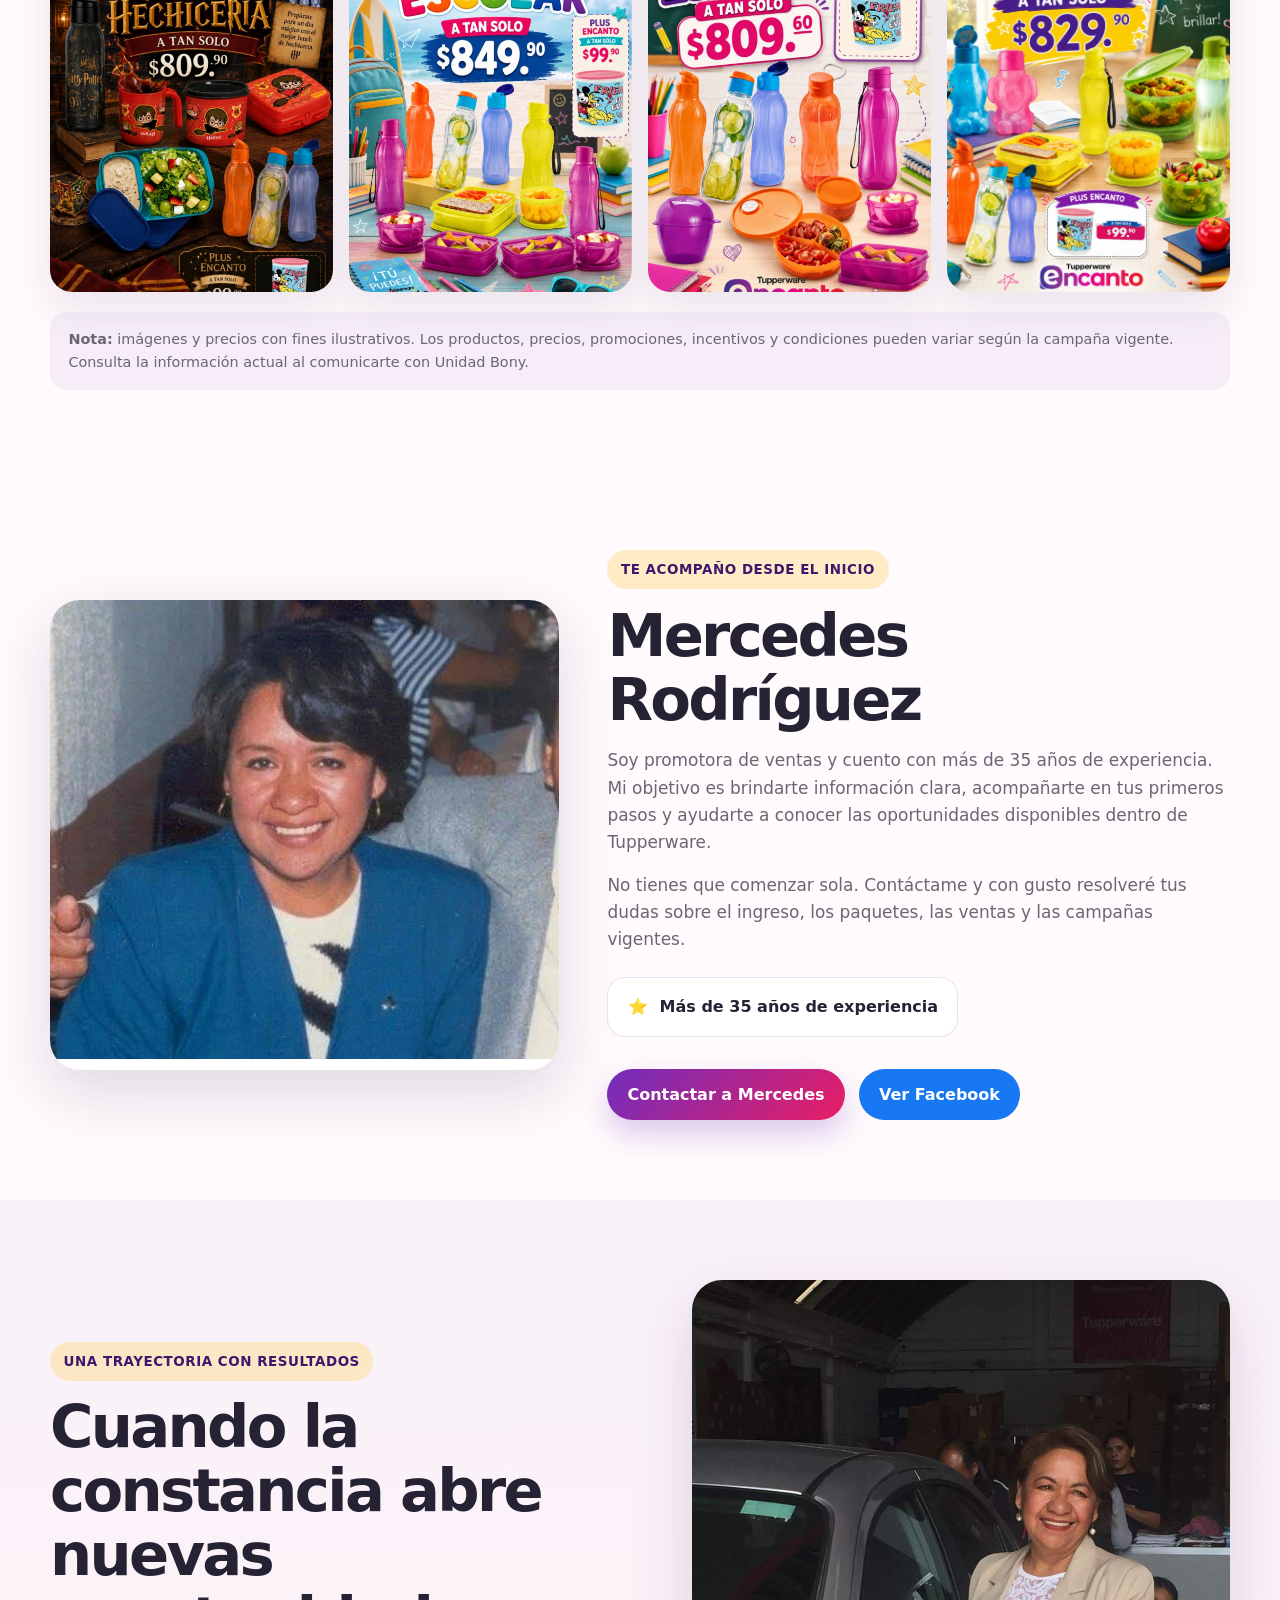
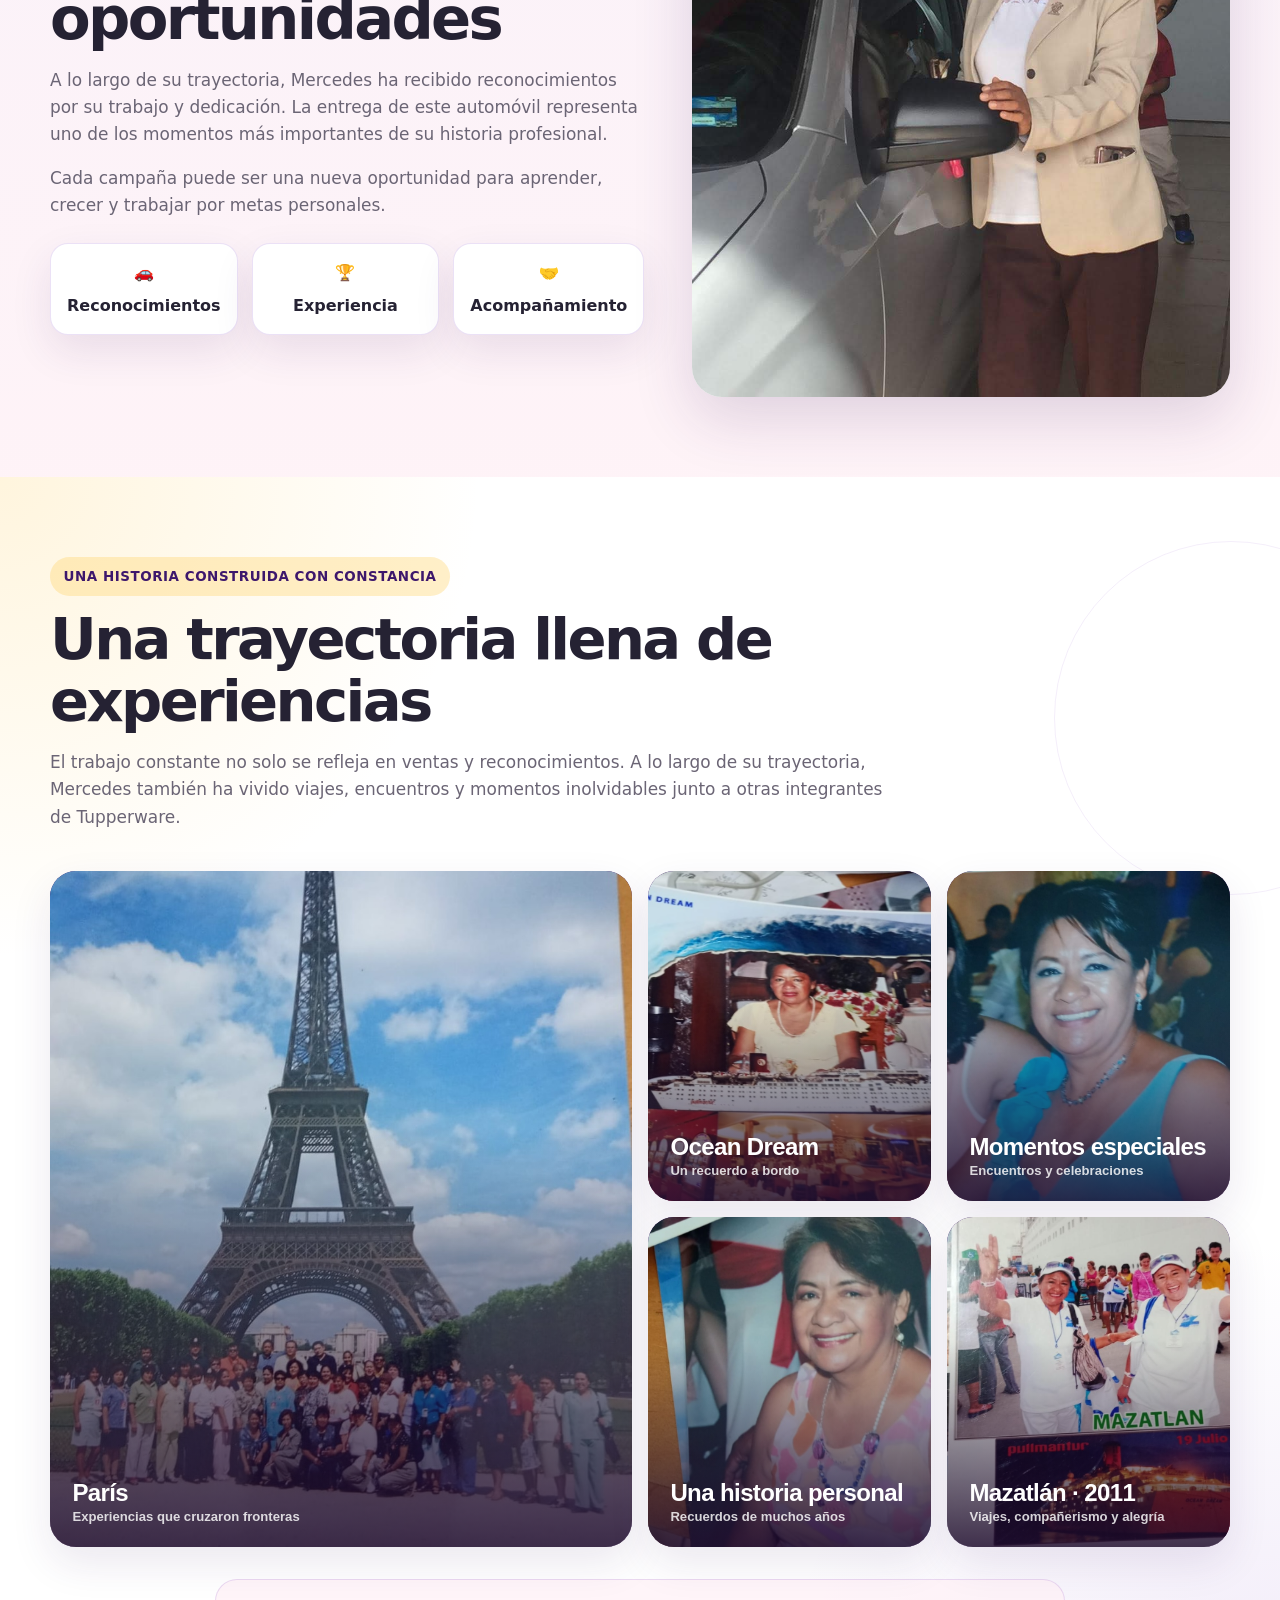
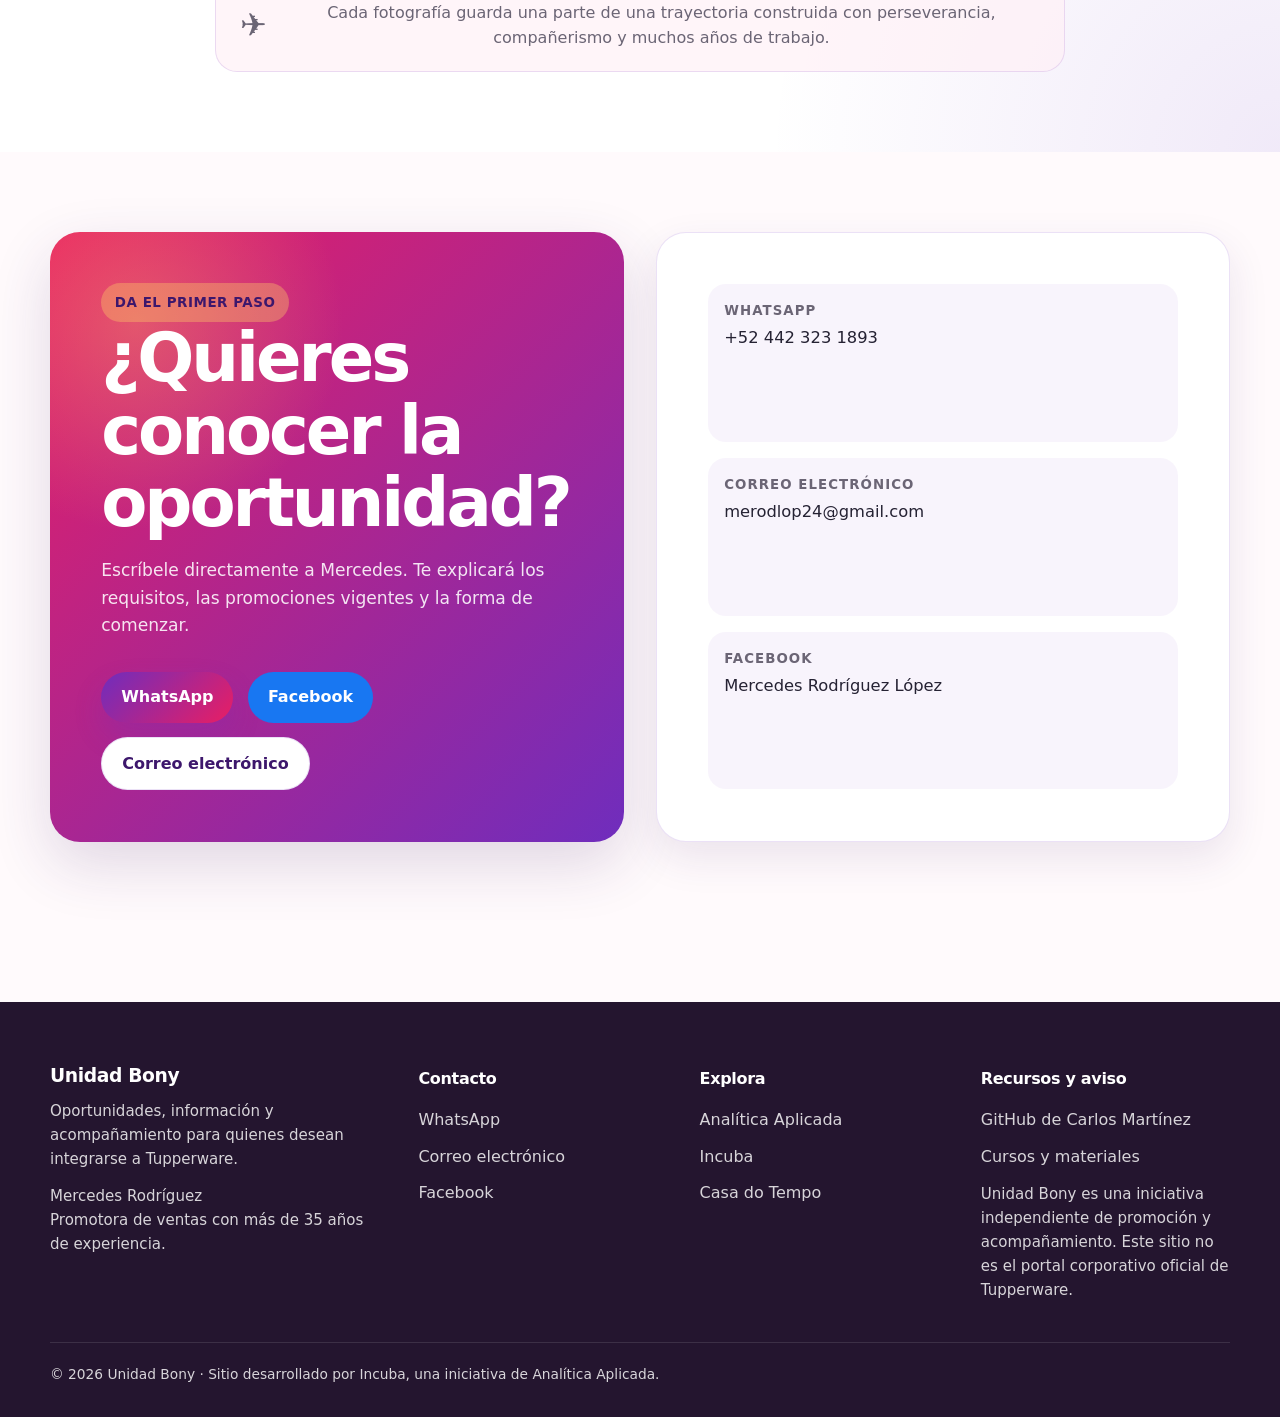
==== commit 695be2cd: "creo ya quedo" ====
--- a/unidadbony/index.html
+++ b/unidadbony/index.html
@@ -1747,7 +1747,12 @@
             Incuba
           </a>
 
-          <a href="https://casa-do-tempo.analiticaaplicada.mx/" aria-label="Casa do Tempo, próximamente">
+          <a  
+          href="https://casa-do-tempo.analiticaaplicada.mx/"
+          target="_blank"
+          rel="noopener noreferrer"
+          aria-label="Casa do Tempo"
+          >
             Casa do Tempo
           </a>
 
